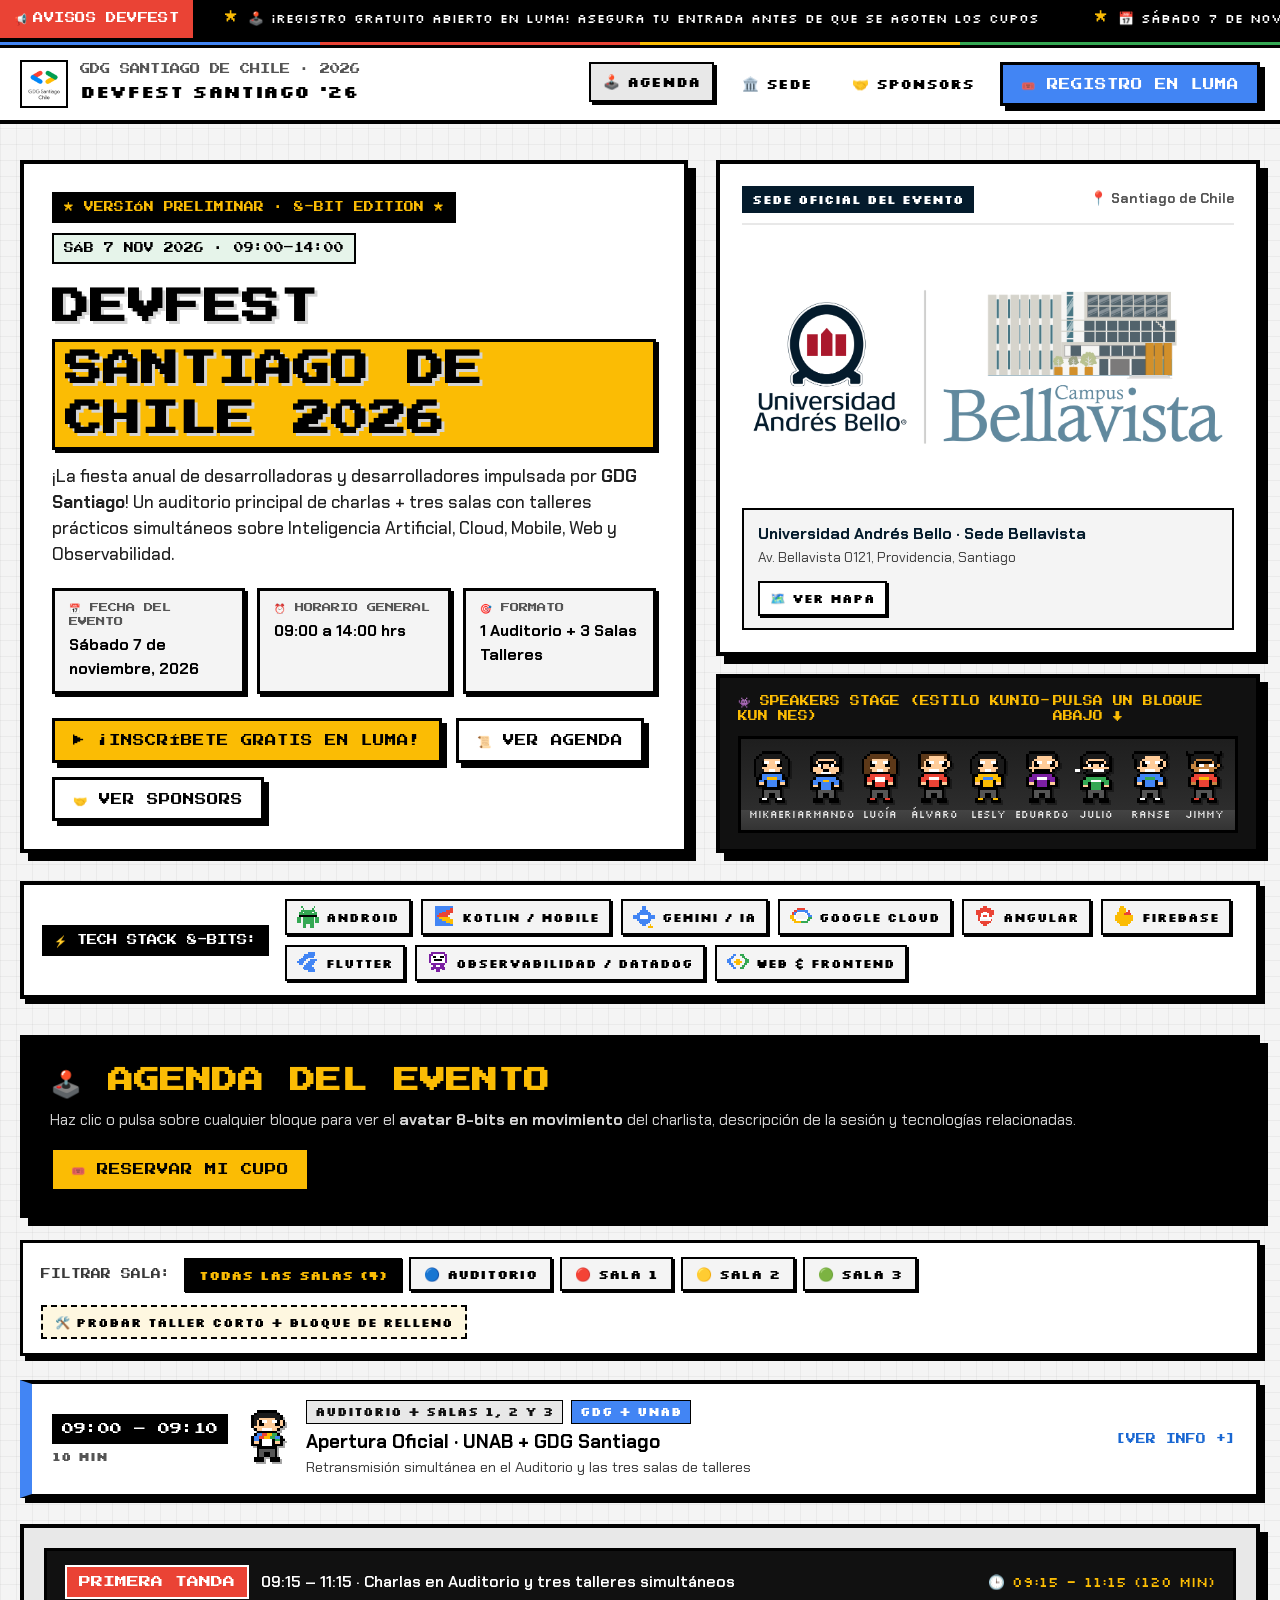
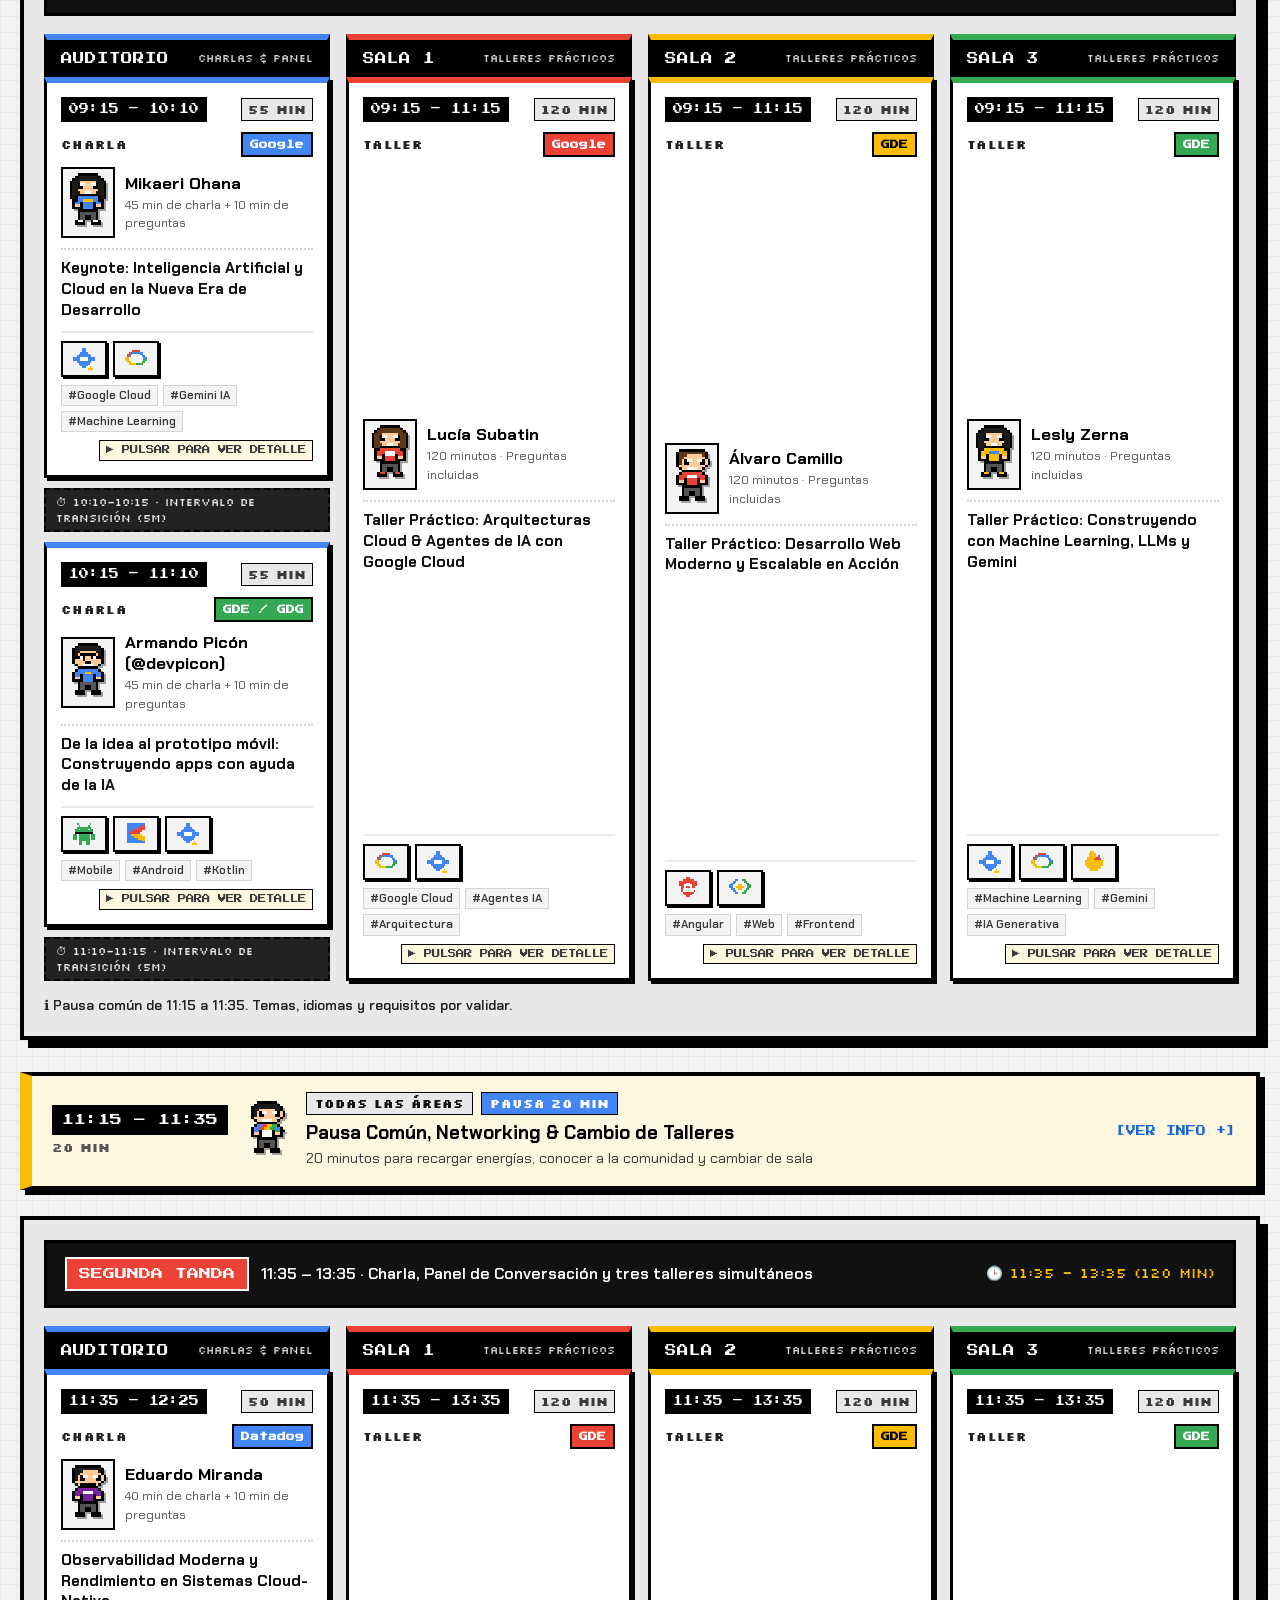
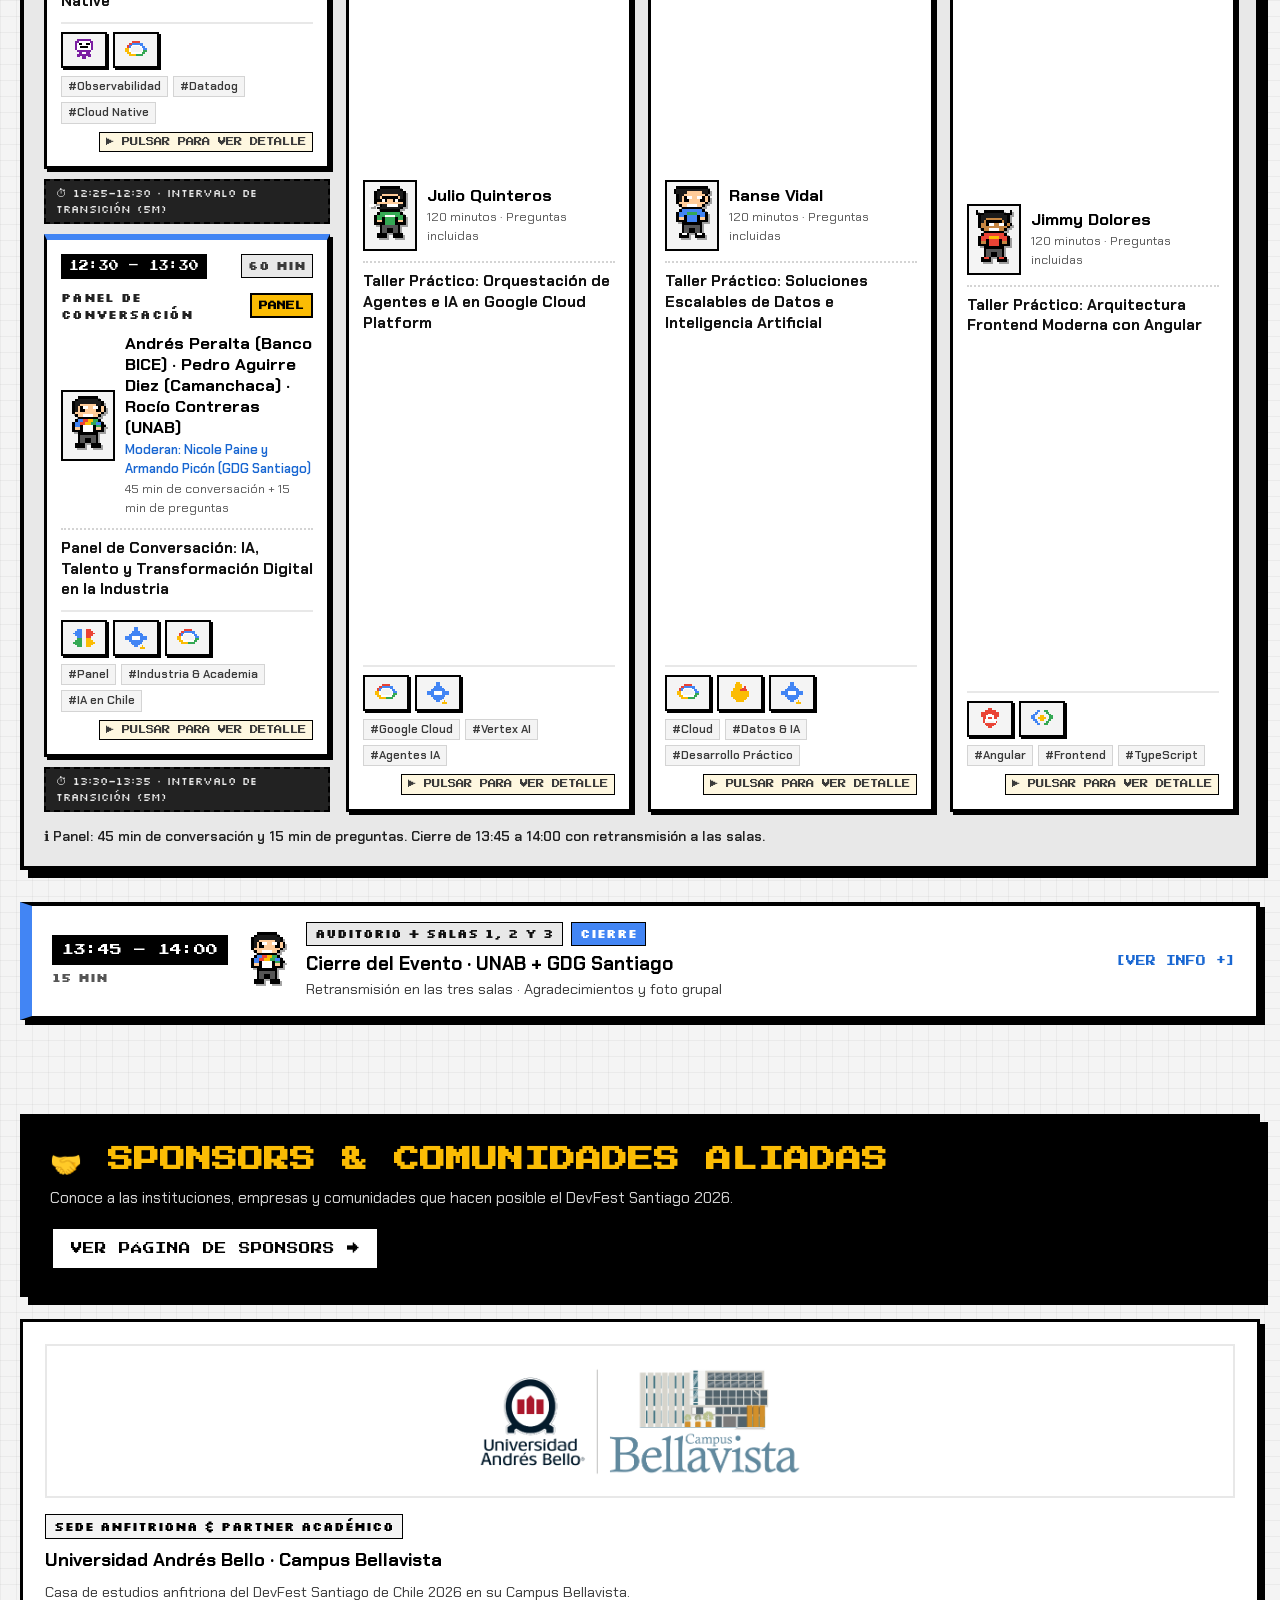
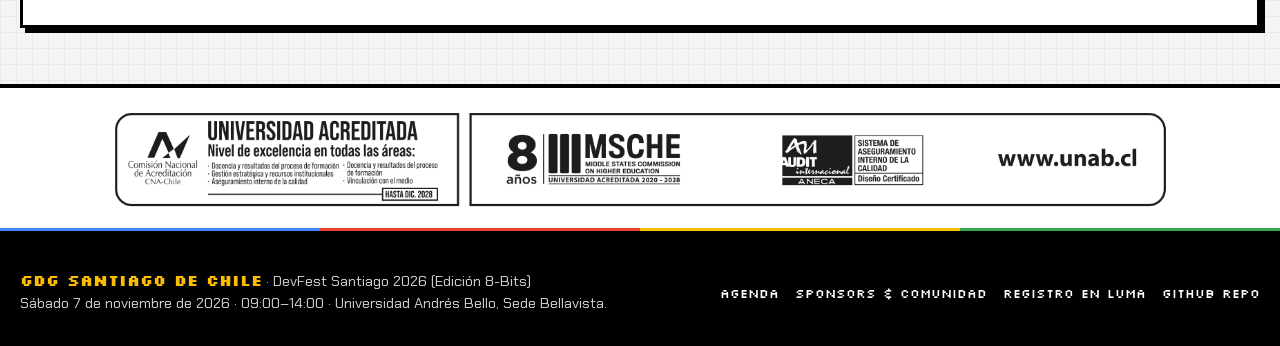
==== index.html @ e515151f "feat: landing page 8-bits y agenda interactiva DevFest Santiago 2026" ====
<!DOCTYPE html>
<html lang="es-CL">
<head>
  <meta charset="UTF-8" />
  <meta name="viewport" content="width=device-width, initial-scale=1.0" />
  <title>DevFest Santiago de Chile 2026 · Agenda Oficial (8-Bit Edition)</title>
  <meta name="description" content="Landing page y Agenda oficial del DevFest Santiago de Chile 2026 (Sábado 7 de noviembre de 2026, 09:00–14:00, UNAB Sede Bellavista). Organiza GDG Santiago." />
  <link rel="icon" type="image/png" href="assets/img/gdg-santiago-logo.png" />

  <!-- Tipografías Google Fonts: Press Start 2P, Silkscreen (8-bits) y Chakra Petch (lectura ágil) -->
  <link rel="preconnect" href="https://fonts.googleapis.com" />
  <link rel="preconnect" href="https://fonts.gstatic.com" crossorigin />
  <link href="https://fonts.googleapis.com/css2?family=Chakra+Petch:ital,wght@0,400;0,500;0,600;0,700;1,400&family=Press+Start+2P&family=Silkscreen:wght@400;700&display=swap" rel="stylesheet" />

  <link rel="stylesheet" href="css/styles.css" />
</head>
<body>

  <!-- 1. MARQUESINA (MARQUEE) DE ANUNCIOS EN MOVIMIENTO -->
  <div class="marquee-bar" role="region" aria-label="Anuncios importantes previos al evento">
    <div class="marquee-badge">
      <span>📢</span>
      <span class="hide-mobile">AVISOS DEVFEST</span>
    </div>
    <div class="marquee-viewport">
      <div class="marquee-track" id="marquee-content">
        <!-- Se llena dinámicamente desde data/devfest-data.js -->
      </div>
    </div>
  </div>

  <!-- 2. ENCABEZADO Y NAVEGACIÓN -->
  <header class="site-header">
    <div class="gdg-color-strip" aria-hidden="true">
      <span></span><span></span><span></span><span></span>
    </div>
    <div class="header-inner">
      <a href="index.html" class="brand-link">
        <img src="assets/img/gdg-santiago-logo.png" alt="Logo GDG Santiago de Chile" class="brand-logo-img" />
        <div class="brand-title-wrap">
          <span class="brand-pixel-tag">GDG SANTIAGO DE CHILE · 2026</span>
          <span class="brand-main-name">DEVFEST SANTIAGO '26</span>
        </div>
      </a>

      <nav class="main-nav" aria-label="Navegación principal">
        <a href="#agenda" class="nav-link-8bit active">🕹️ Agenda</a>
        <a href="#sede" class="nav-link-8bit">🏛️ Sede</a>
        <a href="sponsors.html" class="nav-link-8bit">🤝 Sponsors</a>
        <a href="https://luma.com/7p4i60n3" target="_blank" rel="noopener noreferrer" class="btn-8bit btn-8bit-primary">
          🎟️ REGISTRO EN LUMA
        </a>
      </nav>
    </div>
  </header>

  <main>
    <!-- 3. HERO PRINCIPAL (ESTÉTICA 8-BITS + SEDE OFICIAL SIN PIXELAR) -->
    <section class="hero-section">
      <div class="hero-grid">
        <!-- Columna Izquierda: Presentación 8-Bits del Evento -->
        <div class="hero-arcade-box">
          <div>
            <div class="hero-topline-badges">
              <span class="pixel-status-pill">★ VERSIÓN PRELIMINAR · 8-BIT EDITION ★</span>
              <span class="pixel-date-pill">SÁB 7 NOV 2026 · 09:00–14:00</span>
            </div>

            <h1 class="hero-title">
              DEVFEST<br />
              <span class="hero-title-highlight">SANTIAGO DE CHILE 2026</span>
            </h1>

            <p class="hero-lead">
              ¡La fiesta anual de desarrolladoras y desarrolladores impulsada por <strong>GDG Santiago</strong>!
              Un auditorio principal de charlas + tres salas con talleres prácticos simultáneos sobre
              Inteligencia Artificial, Cloud, Mobile, Web y Observabilidad.
            </p>

            <div class="hero-meta-cards">
              <div class="meta-pixel-card">
                <span class="meta-pixel-label">📅 FECHA DEL EVENTO</span>
                <span class="meta-pixel-value">Sábado 7 de noviembre, 2026</span>
              </div>
              <div class="meta-pixel-card">
                <span class="meta-pixel-label">⏰ HORARIO GENERAL</span>
                <span class="meta-pixel-value">09:00 a 14:00 hrs</span>
              </div>
              <div class="meta-pixel-card">
                <span class="meta-pixel-label">🎯 FORMATO</span>
                <span class="meta-pixel-value">1 Auditorio + 3 Salas Talleres</span>
              </div>
            </div>
          </div>

          <div class="hero-cta-group">
            <a href="https://luma.com/7p4i60n3" target="_blank" rel="noopener noreferrer" class="btn-8bit btn-8bit-yellow">
              ▶ ¡INSCRÍBETE GRATIS EN LUMA!
            </a>
            <a href="#agenda" class="btn-8bit btn-8bit-ghost">
              📜 VER AGENDA
            </a>
            <a href="sponsors.html" class="btn-8bit btn-8bit-ghost">
              🤝 VER SPONSORS
            </a>
          </div>
        </div>

        <!-- Columna Derecha: Local / Sede Oficial (SIN PIXELAR) + Escenario Kunio-kun -->
        <div class="hero-venue-column" id="sede">
          <div class="venue-official-card">
            <div class="venue-card-header">
              <span class="venue-official-tag">SEDE OFICIAL DEL EVENTO</span>
              <span class="venue-city-tag">📍 Santiago de Chile</span>
            </div>

            <!-- Imagen oficial intacta del Campus Bellavista UNAB (sin pixelar) -->
            <div class="venue-illustration-wrapper">
              <img
                src="assets/img/unab-campus-bellavista.png"
                alt="Universidad Andrés Bello - Campus Bellavista"
                class="venue-official-img"
              />
            </div>

            <div class="venue-details-footer">
              <div class="venue-address-text">
                <strong>Universidad Andrés Bello · Sede Bellavista</strong>
                <span>Av. Bellavista 0121, Providencia, Santiago</span>
              </div>
              <a
                href="https://maps.google.com/?q=Universidad+Andres+Bello+Campus+Bellavista+Santiago"
                target="_blank"
                rel="noopener noreferrer"
                class="venue-map-link"
              >
                🗺️ VER MAPA
              </a>
            </div>
          </div>

          <!-- Escenario de Personajes 8-Bits inspirados en Kunio-kun (NES) -->
          <div class="kunio-parade-box" aria-label="Personajes 8-bits de los speakers">
            <div class="kunio-parade-header">
              <span>👾 SPEAKERS STAGE (ESTILO KUNIO-KUN NES)</span>
              <span>PULSA UN BLOQUE ABAJO ↓</span>
            </div>
            <div class="kunio-parade-stage" id="hero-kunio-parade">
              <!-- Renderizado dinámico de sprites en movimiento -->
            </div>
          </div>
        </div>
      </div>
    </section>

    <!-- 4. BADGES TECNOLÓGICOS EN 8-BITS CON MOVIMIENTO -->
    <section class="tech-badges-banner" aria-label="Tecnologías del evento">
      <div class="tech-badges-inner">
        <span class="tech-banner-label">⚡ TECH STACK 8-BITS:</span>
        <div class="tech-badges-list" id="hero-tech-badges">
          <!-- Renderizado dinámico desde js/sprites.js -->
        </div>
      </div>
    </section>

    <!-- 5. AGENDA / PROGRAMA PRINCIPAL (TANDAS 1 Y 2 CON SOPORTE DE BLOQUES ASIMÉTRICOS) -->
    <section class="schedule-section" id="agenda">
      <div class="section-header-8bit">
        <div class="section-title-group">
          <h2>🕹️ AGENDA DEL EVENTO</h2>
          <p>
            Haz clic o pulsa sobre cualquier bloque para ver el <strong>avatar 8-bits en movimiento</strong> del charlista,
            descripción de la sesión y tecnologías relacionadas.
          </p>
        </div>
        <a href="https://luma.com/7p4i60n3" target="_blank" rel="noopener noreferrer" class="btn-8bit btn-8bit-yellow">
          🎟️ RESERVAR MI CUPO
        </a>
      </div>

      <!-- Controles de filtrado por Sala y prueba de bloques asimétricos -->
      <div class="schedule-toolbar">
        <div class="room-filters" role="tablist" aria-label="Filtrar agenda por sala">
          <span class="filter-label">FILTRAR SALA:</span>
          <button type="button" class="room-filter-btn active" data-room-filter="all">TODAS LAS SALAS (4)</button>
          <button type="button" class="room-filter-btn" data-room-filter="auditorio">🔵 AUDITORIO</button>
          <button type="button" class="room-filter-btn" data-room-filter="sala1">🔴 SALA 1</button>
          <button type="button" class="room-filter-btn" data-room-filter="sala2">🟡 SALA 2</button>
          <button type="button" class="room-filter-btn" data-room-filter="sala3">🟢 SALA 3</button>
        </div>

        <button
          type="button"
          class="asymmetric-demo-btn"
          id="toggle-asymmetric-demo"
          title="Previsualiza cómo se adapta la agenda si algún taller dura menos de 120 minutos y se agrega un bloque de relleno"
        >
          🛠️ PROBAR TALLER CORTO + BLOQUE DE RELLENO
        </button>
      </div>

      <!-- Contenedor dinámico donde se renderizan Apertura, Tanda 1, Pausa, Tanda 2 y Cierre -->
      <div id="schedule-root"></div>
    </section>

    <!-- 6. VISTA PREVIA DE SPONSORS Y COMUNIDADES -->
    <section class="sponsors-preview-section">
      <div class="section-header-8bit">
        <div class="section-title-group">
          <h2>🤝 SPONSORS & COMUNIDADES ALIADAS</h2>
          <p>Conoce a las instituciones, empresas y comunidades que hacen posible el DevFest Santiago 2026.</p>
        </div>
        <a href="sponsors.html" class="btn-8bit btn-8bit-ghost">
          VER PÁGINA DE SPONSORS →
        </a>
      </div>

      <div class="sponsors-grid" id="sponsors-host-grid"></div>
    </section>
  </main>

  <!-- 7. MODAL INTERACTIVO DE SESIÓN (AVATAR EN MOVIMIENTO + DETALLES + LOGOS TECH) -->
  <div class="modal-overlay" id="session-modal" aria-hidden="true" role="dialog" aria-modal="true" aria-labelledby="modal-window-title">
    <div class="modal-window-8bit">
      <div class="modal-titlebar">
        <span class="modal-titlebar-text" id="modal-window-title">👾 INFO DE SESIÓN · DEVFEST SANTIAGO 2026</span>
        <button type="button" class="modal-close-x" id="modal-close-btn" aria-label="Cerrar ventana">✕</button>
      </div>
      <div class="modal-body-content" id="session-modal-body">
        <!-- Se inyecta al pulsar cualquier bloque -->
      </div>
    </div>
  </div>

  <!-- 8. PIE DE PÁGINA CON HUINCHA OFICIAL UNAB -->
  <footer class="site-footer">
    <div class="unab-accreditation-strip">
      <img src="assets/img/unab-acreditacion.png" alt="Universidad Andrés Bello - Acreditación Institucional" loading="lazy" />
    </div>
    <div class=" gdg-color-strip" aria-hidden="true">
      <span></span><span></span><span></span><span></span>
    </div>
    <div class="footer-main">
      <div class="footer-inner">
        <div class="footer-copy">
          <p><strong>GDG SANTIAGO DE CHILE</strong> · DevFest Santiago 2026 (Edición 8-Bits)</p>
          <p>Sábado 7 de noviembre de 2026 · 09:00–14:00 · Universidad Andrés Bello, Sede Bellavista.</p>
        </div>
        <div class="footer-links">
          <a href="#agenda">Agenda</a>
          <a href="sponsors.html">Sponsors & Comunidad</a>
          <a href="https://luma.com/7p4i60n3" target="_blank" rel="noopener noreferrer">Registro en Luma</a>
          <a href="https://github.com/GDGSantiagoDeChile/devfestsantiago26" target="_blank" rel="noopener noreferrer">GitHub Repo</a>
        </div>
      </div>
    </div>
  </footer>

  <script type="module" src="js/app.js"></script>
</body>
</html>
---- css/styles.css ----
/* ==========================================================================
   DEVFEST SANTIAGO DE CHILE 2026 · ESTÉTICA 8-BITS (KUNIO-KUN NES) + GDG
   Paleta: Colores oficiales GDG + Blanco, Negro y Escala de Grises
   ========================================================================== */

:root {
  /* Colores Oficiales GDG */
  --gdg-blue: #4285F4;
  --gdg-blue-dark: #1967D2;
  --gdg-blue-soft: #E8F0FE;

  --gdg-red: #EA4335;
  --gdg-red-dark: #C5221F;
  --gdg-red-soft: #FCE8E6;

  --gdg-yellow: #FBBC04;
  --gdg-yellow-dark: #F29900;
  --gdg-yellow-soft: #FEF7E0;

  --gdg-green: #34A853;
  --gdg-green-dark: #188038;
  --gdg-green-soft: #E6F4EA;

  /* Blanco, Negro y Escala de Grises */
  --bw-black: #000000;
  --bw-gray-900: #111111;
  --bw-gray-800: #222222;
  --bw-gray-700: #3A3A3A;
  --bw-gray-600: #555555;
  --bw-gray-400: #9E9E9E;
  --bw-gray-300: #D4D4D4;
  --bw-gray-200: #E8E8E8;
  --bw-gray-100: #F4F4F4;
  --bw-white: #FFFFFF;

  /* Tipografías */
  --font-pixel: 'Press Start 2P', 'Silkscreen', monospace;
  --font-arcade: 'Silkscreen', 'Press Start 2P', monospace;
  --font-body: 'Chakra Petch', system-ui, -apple-system, sans-serif;

  /* Sombras estilo 8-bits */
  --pixel-shadow-sm: 3px 3px 0px var(--bw-black);
  --pixel-shadow-md: 5px 5px 0px var(--bw-black);
  --pixel-shadow-lg: 8px 8px 0px var(--bw-black);
}

*, *::before, *::after {
  box-sizing: border-box;
  margin: 0;
  padding: 0;
}

html {
  scroll-behavior: smooth;
}

body {
  font-family: var(--font-body);
  background-color: var(--bw-gray-100);
  /* Patrón sutil de grilla pixelada en escala de grises */
  background-image:
    linear-gradient(to right, rgba(0, 0, 0, 0.04) 1px, transparent 1px),
    linear-gradient(to bottom, rgba(0, 0, 0, 0.04) 1px, transparent 1px);
  background-size: 16px 16px;
  color: var(--bw-gray-900);
  line-height: 1.5;
  overflow-x: hidden;
}

/* ==========================================================================
   1. MARQUESINA (MARQUEE) DE ANUNCIOS EN MOVIMIENTO
   ========================================================================== */
.marquee-bar {
  background-color: var(--bw-black);
  color: var(--bw-white);
  border-bottom: 4px solid var(--bw-black);
  display: flex;
  align-items: center;
  overflow: hidden;
  position: sticky;
  top: 0;
  z-index: 100;
  height: 42px;
}

.marquee-badge {
  background-color: var(--gdg-red);
  color: var(--bw-white);
  font-family: var(--font-pixel);
  font-size: 0.65rem;
  padding: 0 14px;
  height: 100%;
  display: flex;
  align-items: center;
  gap: 6px;
  white-space: nowrap;
  z-index: 2;
  border-right: 4px solid var(--bw-black);
  letter-spacing: 0.04em;
}

.marquee-viewport {
  flex: 1;
  overflow: hidden;
  position: relative;
}

.marquee-track {
  display: flex;
  width: max-content;
  animation: marqueeScroll 38s linear infinite;
}

.marquee-bar:hover .marquee-track {
  animation-play-state: paused;
}

.marquee-group {
  display: flex;
  align-items: center;
}

.marquee-item {
  font-family: var(--font-arcade);
  font-size: 0.8rem;
  padding: 0 28px;
  white-space: nowrap;
  color: var(--bw-white);
  display: inline-flex;
  align-items: center;
  gap: 10px;
}

.pixel-star {
  color: var(--gdg-yellow);
  display: inline-block;
  animation: starBlink 1s steps(2, start) infinite;
}

@keyframes marqueeScroll {
  0% { transform: translateX(0); }
  100% { transform: translateX(-50%); }
}

@keyframes starBlink {
  0%, 100% { opacity: 1; transform: scale(1); }
  50% { opacity: 0.4; transform: scale(0.85); }
}

/* ==========================================================================
   2. NAVEGACIÓN PRINCIPAL
   ========================================================================== */
.site-header {
  background-color: var(--bw-white);
  border-bottom: 4px solid var(--bw-black);
}

.header-inner {
  max-width: 1280px;
  margin: 0 auto;
  padding: 12px 20px;
  display: flex;
  align-items: center;
  justify-content: space-between;
  flex-wrap: wrap;
  gap: 16px;
}

.brand-link {
  display: flex;
  align-items: center;
  gap: 12px;
  text-decoration: none;
  color: var(--bw-black);
}

.brand-logo-img {
  width: 48px;
  height: 48px;
  object-fit: contain;
  border: 2px solid var(--bw-black);
  background: var(--bw-white);
  padding: 2px;
}

.brand-title-wrap {
  display: flex;
  flex-direction: column;
}

.brand-pixel-tag {
  font-family: var(--font-pixel);
  font-size: 0.65rem;
  color: var(--bw-gray-600);
}

.brand-main-name {
  font-family: var(--font-arcade);
  font-weight: 700;
  font-size: 1.15rem;
  letter-spacing: -0.02em;
}

/* Barra de 4 colores GDG decorativa */
.gdg-color-strip {
  height: 6px;
  display: grid;
  grid-template-columns: repeat(4, 1fr);
  border-bottom: 3px solid var(--bw-black);
}
.gdg-color-strip span:nth-child(1) { background: var(--gdg-blue); }
.gdg-color-strip span:nth-child(2) { background: var(--gdg-red); }
.gdg-color-strip span:nth-child(3) { background: var(--gdg-yellow); }
.gdg-color-strip span:nth-child(4) { background: var(--gdg-green); }

.main-nav {
  display: flex;
  align-items: center;
  gap: 12px;
  flex-wrap: wrap;
}

.nav-link-8bit {
  font-family: var(--font-arcade);
  font-size: 0.85rem;
  font-weight: 700;
  text-decoration: none;
  color: var(--bw-black);
  padding: 8px 12px;
  border: 2px solid transparent;
  transition: transform 0.1s steps(2), background-color 0.1s;
}

.nav-link-8bit:hover,
.nav-link-8bit.active {
  background-color: var(--bw-gray-200);
  border-color: var(--bw-black);
  box-shadow: var(--pixel-shadow-sm);
  transform: translate(-2px, -2px);
}

/* Botones estilo 8-bits */
.btn-8bit {
  display: inline-flex;
  align-items: center;
  justify-content: center;
  gap: 8px;
  font-family: var(--font-pixel);
  font-size: 0.72rem;
  line-height: 1.3;
  text-decoration: none;
  padding: 12px 18px;
  border: 3px solid var(--bw-black);
  box-shadow: var(--pixel-shadow-md);
  cursor: pointer;
  transition: transform 0.08s steps(2), box-shadow 0.08s steps(2);
  text-transform: uppercase;
}

.btn-8bit:hover {
  transform: translate(-2px, -2px);
  box-shadow: 7px 7px 0px var(--bw-black);
}

.btn-8bit:active {
  transform: translate(3px, 3px);
  box-shadow: 2px 2px 0px var(--bw-black);
}

.btn-8bit-primary {
  background-color: var(--gdg-blue);
  color: var(--bw-white);
}

.btn-8bit-yellow {
  background-color: var(--gdg-yellow);
  color: var(--bw-black);
}

.btn-8bit-secondary {
  background-color: var(--gdg-green);
  color: var(--bw-white);
}

.btn-8bit-ghost {
  background-color: var(--bw-white);
  color: var(--bw-black);
}

/* ==========================================================================
   3. HERO PRINCIPAL (ESTÉTICA 8-BITS + SEDE OFICIAL SIN PIXELAR)
   ========================================================================== */
.hero-section {
  max-width: 1280px;
  margin: 0 auto;
  padding: 36px 20px 28px;
}

.hero-grid {
  display: grid;
  grid-template-columns: 1.25fr 0.95fr;
  gap: 28px;
  align-items: stretch;
}

.hero-arcade-box {
  background-color: var(--bw-white);
  border: 4px solid var(--bw-black);
  box-shadow: var(--pixel-shadow-lg);
  padding: 28px;
  display: flex;
  flex-direction: column;
  justify-content: space-between;
  position: relative;
}

.hero-topline-badges {
  display: flex;
  flex-wrap: wrap;
  gap: 10px;
  margin-bottom: 18px;
}

.pixel-status-pill {
  font-family: var(--font-pixel);
  font-size: 0.62rem;
  padding: 6px 10px;
  background-color: var(--bw-black);
  color: var(--gdg-yellow);
  border: 2px solid var(--bw-black);
}

.pixel-date-pill {
  font-family: var(--font-pixel);
  font-size: 0.62rem;
  padding: 6px 10px;
  background-color: var(--gdg-green-soft);
  color: var(--bw-black);
  border: 2px solid var(--bw-black);
}

.hero-title {
  font-family: var(--font-pixel);
  font-size: clamp(1.45rem, 3.2vw, 2.35rem);
  line-height: 1.35;
  color: var(--bw-black);
  margin-bottom: 14px;
  text-shadow: 3px 3px 0px var(--bw-gray-300);
}

.hero-title-highlight {
  display: inline-block;
  background-color: var(--gdg-yellow);
  padding: 2px 10px;
  border: 3px solid var(--bw-black);
  box-shadow: var(--pixel-shadow-sm);
  margin-top: 6px;
}

.hero-lead {
  font-size: 1.08rem;
  color: var(--bw-gray-800);
  margin-bottom: 20px;
  font-weight: 500;
}

.hero-meta-cards {
  display: grid;
  grid-template-columns: repeat(auto-fit, minmax(180px, 1fr));
  gap: 12px;
  margin-bottom: 24px;
}

.meta-pixel-card {
  background-color: var(--bw-gray-100);
  border: 3px solid var(--bw-black);
  padding: 10px 14px;
  box-shadow: var(--pixel-shadow-sm);
}

.meta-pixel-label {
  font-family: var(--font-pixel);
  font-size: 0.58rem;
  color: var(--bw-gray-600);
  display: block;
  margin-bottom: 4px;
}

.meta-pixel-value {
  font-weight: 700;
  font-size: 0.98rem;
  color: var(--bw-black);
}

.hero-cta-group {
  display: flex;
  flex-wrap: wrap;
  gap: 14px;
  align-items: center;
}

/* TARJETA DEL LOCAL / SEDE OFICIAL (NO PIXELADA, RESPETANDO MARCA UNAB) */
.hero-venue-column {
  display: flex;
  flex-direction: column;
  gap: 18px;
}

.venue-official-card {
  background-color: var(--bw-white);
  border: 4px solid var(--bw-black);
  box-shadow: var(--pixel-shadow-lg);
  padding: 22px;
  display: flex;
  flex-direction: column;
  justify-content: space-between;
  flex: 1;
}

.venue-card-header {
  display: flex;
  align-items: center;
  justify-content: space-between;
  border-bottom: 2px solid var(--bw-gray-200);
  padding-bottom: 10px;
  margin-bottom: 14px;
}

.venue-official-tag {
  font-family: var(--font-arcade);
  font-size: 0.78rem;
  font-weight: 700;
  background-color: #041B2C;
  color: var(--bw-white);
  padding: 4px 10px;
}

.venue-city-tag {
  font-size: 0.85rem;
  font-weight: 700;
  color: var(--bw-gray-600);
}

/* Imagen oficial del local sin filtros de pixelado */
.venue-illustration-wrapper {
  background-color: var(--bw-white);
  padding: 12px 6px;
  display: flex;
  align-items: center;
  justify-content: center;
  margin-bottom: 14px;
}

.venue-official-img {
  width: 100%;
  max-width: 500px;
  height: auto;
  object-fit: contain;
  image-rendering: auto; /* Mantiene la calidad vectorial/alta resolución del campus */
}

.venue-details-footer {
  background-color: var(--bw-gray-100);
  border: 2px solid var(--bw-black);
  padding: 12px 14px;
  display: flex;
  align-items: center;
  justify-content: space-between;
  gap: 12px;
  flex-wrap: wrap;
}

.venue-address-text strong {
  display: block;
  font-size: 0.98rem;
  color: #041B2C;
}

.venue-address-text span {
  font-size: 0.86rem;
  color: var(--bw-gray-700);
}

.venue-map-link {
  font-family: var(--font-arcade);
  font-size: 0.78rem;
  font-weight: 700;
  color: var(--bw-black);
  background-color: var(--bw-white);
  border: 2px solid var(--bw-black);
  padding: 6px 10px;
  text-decoration: none;
  box-shadow: 2px 2px 0 var(--bw-black);
}

.venue-map-link:hover {
  background-color: var(--gdg-yellow);
}

/* ==========================================================================
   4. ESCENARIO KUNIO-KUN NES & BADGES 8-BITS EN MOVIMIENTO
   ========================================================================== */
.kunio-parade-box {
  background-color: var(--bw-gray-900);
  color: var(--bw-white);
  border: 4px solid var(--bw-black);
  box-shadow: var(--pixel-shadow-lg);
  padding: 16px 18px;
}

.kunio-parade-header {
  display: flex;
  align-items: center;
  justify-content: space-between;
  margin-bottom: 12px;
  font-family: var(--font-pixel);
  font-size: 0.62rem;
  color: var(--gdg-yellow);
}

.kunio-parade-stage {
  display: grid;
  grid-template-columns: repeat(9, 1fr);
  gap: 8px;
  background: linear-gradient(180deg, #1E1E1E 0%, #2D2D2D 78%, #444444 78%, #333333 100%);
  border: 3px solid var(--bw-black);
  padding: 12px 8px 8px;
  overflow-x: auto;
}

.kunio-stage-card {
  display: flex;
  flex-direction: column;
  align-items: center;
  gap: 4px;
  min-width: 46px;
}

.kunio-stage-name {
  font-family: var(--font-arcade);
  font-size: 0.65rem;
  color: var(--bw-gray-200);
  text-align: center;
}

/* Animación de sprites estilo Kunio-kun NES (2 frames + caminata) */
.kunio-sprite {
  position: relative;
  display: inline-flex;
  align-items: center;
  justify-content: center;
  animation: kunioWalkBob 0.7s steps(2, end) infinite;
}

.kunio-sm { width: 42px; height: 52px; }
.kunio-md { width: 64px; height: 80px; }
.kunio-lg { width: 96px; height: 120px; }

.kunio-sprite svg {
  width: 100%;
  height: 100%;
  image-rendering: pixelated;
  image-rendering: crisp-edges;
  filter: drop-shadow(2px 2px 0px rgba(0,0,0,0.35));
}

.kunio-frame-2 {
  position: absolute;
  inset: 0;
  opacity: 0;
  animation: kunioSwapFrame2 0.7s steps(1, end) infinite;
}

.kunio-frame-1 {
  animation: kunioSwapFrame1 0.7s steps(1, end) infinite;
}

@keyframes kunioSwapFrame1 {
  0%, 49.9% { opacity: 1; }
  50%, 100% { opacity: 0; }
}

@keyframes kunioSwapFrame2 {
  0%, 49.9% { opacity: 0; }
  50%, 100% { opacity: 1; }
}

@keyframes kunioWalkBob {
  0%, 100% { transform: translateY(0px); }
  50% { transform: translateY(-3px); }
}

/* Barra de Badges Tecnológicos en 8-bits */
.tech-badges-banner {
  max-width: 1280px;
  margin: 0 auto 24px;
  padding: 0 20px;
}

.tech-badges-inner {
  background-color: var(--bw-white);
  border: 4px solid var(--bw-black);
  box-shadow: var(--pixel-shadow-md);
  padding: 14px 18px;
  display: flex;
  align-items: center;
  gap: 16px;
  flex-wrap: wrap;
}

.tech-banner-label {
  font-family: var(--font-pixel);
  font-size: 0.65rem;
  background-color: var(--bw-black);
  color: var(--bw-white);
  padding: 8px 12px;
  white-space: nowrap;
}

.tech-badges-list {
  display: flex;
  flex-wrap: wrap;
  gap: 10px;
  flex: 1;
}

.tech-badge-8bit {
  display: inline-flex;
  align-items: center;
  gap: 7px;
  background-color: var(--bw-gray-100);
  border: 2px solid var(--bw-black);
  box-shadow: 2px 2px 0px var(--bw-black);
  padding: 5px 10px;
  font-family: var(--font-arcade);
  font-size: 0.78rem;
  font-weight: 700;
  color: var(--bw-black);
  transition: transform 0.12s steps(2), background-color 0.12s;
}

.tech-badge-8bit:hover {
  transform: translateY(-3px);
  background-color: var(--bw-white);
  border-color: var(--badge-accent, var(--gdg-blue));
}

.tech-badge-icon {
  width: 22px;
  height: 22px;
  display: inline-flex;
  animation: pixelBadgeFloat 1.6s steps(2, end) infinite;
}

.tech-badge-8bit:nth-child(odd) .tech-badge-icon {
  animation-delay: 0.4s;
}

.pixel-tech-svg {
  width: 100%;
  height: 100%;
  image-rendering: pixelated;
}

@keyframes pixelBadgeFloat {
  0%, 100% { transform: translateY(0) scale(1); }
  50% { transform: translateY(-2px) scale(1.08); }
}

/* ==========================================================================
   5. SECCIÓN DE AGENDA / PROGRAMA (SOPORTE ASIMÉTRICO + RELLENO)
   ========================================================================== */
.schedule-section {
  max-width: 1280px;
  margin: 0 auto 56px;
  padding: 12px 20px;
}

.section-header-8bit {
  background-color: var(--bw-black);
  color: var(--bw-white);
  border: 4px solid var(--bw-black);
  box-shadow: var(--pixel-shadow-lg);
  padding: 22px 26px;
  margin-bottom: 22px;
  display: flex;
  align-items: center;
  justify-content: space-between;
  flex-wrap: wrap;
  gap: 16px;
}

.section-title-group h2 {
  font-family: var(--font-pixel);
  font-size: clamp(1.1rem, 2.4vw, 1.6rem);
  color: var(--gdg-yellow);
  margin-bottom: 8px;
}

.section-title-group p {
  font-size: 0.98rem;
  color: var(--bw-gray-300);
}

/* Barra de herramientas y filtro por sala */
.schedule-toolbar {
  background-color: var(--bw-white);
  border: 3px solid var(--bw-black);
  box-shadow: var(--pixel-shadow-md);
  padding: 14px 18px;
  margin-bottom: 24px;
  display: flex;
  align-items: center;
  justify-content: space-between;
  flex-wrap: wrap;
  gap: 14px;
}

.room-filters {
  display: flex;
  flex-wrap: wrap;
  gap: 8px;
  align-items: center;
}

.filter-label {
  font-family: var(--font-pixel);
  font-size: 0.62rem;
  color: var(--bw-gray-700);
  margin-right: 4px;
}

.room-filter-btn {
  font-family: var(--font-arcade);
  font-size: 0.8rem;
  font-weight: 700;
  padding: 7px 13px;
  background-color: var(--bw-gray-100);
  color: var(--bw-black);
  border: 2px solid var(--bw-black);
  box-shadow: 2px 2px 0 var(--bw-black);
  cursor: pointer;
  transition: all 0.1s steps(2);
}

.room-filter-btn:hover {
  background-color: var(--bw-gray-200);
}

.room-filter-btn.active {
  background-color: var(--bw-black);
  color: var(--gdg-yellow);
  transform: translate(1px, 1px);
  box-shadow: 1px 1px 0 var(--bw-black);
}

.asymmetric-demo-btn {
  font-family: var(--font-arcade);
  font-size: 0.76rem;
  font-weight: 700;
  padding: 7px 12px;
  background-color: var(--gdg-yellow-soft);
  color: var(--bw-black);
  border: 2px dashed var(--bw-black);
  cursor: pointer;
}

.asymmetric-demo-btn.is-active {
  background-color: var(--gdg-yellow);
  border-style: solid;
  box-shadow: var(--pixel-shadow-sm);
}

/* Tarjetas Plenarias (Apertura, Pausa Común, Cierre) */
.plenary-card {
  background-color: var(--bw-white);
  border: 4px solid var(--bw-black);
  box-shadow: var(--pixel-shadow-md);
  padding: 16px 20px;
  margin-bottom: 26px;
  display: grid;
  grid-template-columns: auto auto 1fr auto;
  align-items: center;
  gap: 18px;
  cursor: pointer;
  transition: transform 0.1s steps(2), box-shadow 0.1s steps(2);
}

.plenary-card:hover {
  transform: translate(-3px, -3px);
  box-shadow: var(--pixel-shadow-lg);
}

.plenary-main {
  border-left: 12px solid var(--gdg-blue);
}

.plenary-break {
  background-color: var(--gdg-yellow-soft);
  border-left: 12px solid var(--gdg-yellow);
}

.plenary-time-col {
  display: flex;
  flex-direction: column;
  align-items: flex-start;
  gap: 4px;
}

.time-pill {
  font-family: var(--font-pixel);
  font-size: 0.75rem;
  background-color: var(--bw-black);
  color: var(--bw-white);
  padding: 6px 10px;
}

.duration-micro {
  font-family: var(--font-arcade);
  font-size: 0.72rem;
  font-weight: 700;
  color: var(--bw-gray-600);
}

.plenary-topline {
  display: flex;
  flex-wrap: wrap;
  gap: 8px;
  margin-bottom: 4px;
}

.room-tag-8bit {
  font-family: var(--font-arcade);
  font-size: 0.72rem;
  font-weight: 700;
  background-color: var(--bw-gray-200);
  padding: 2px 8px;
  border: 1px solid var(--bw-black);
}

.speaker-badge-8bit {
  font-family: var(--font-arcade);
  font-size: 0.72rem;
  font-weight: 700;
  background-color: var(--gdg-blue);
  color: var(--bw-white);
  padding: 2px 8px;
  border: 1px solid var(--bw-black);
}

.plenary-title {
  font-size: 1.18rem;
  font-weight: 700;
  color: var(--bw-black);
}

.plenary-subtitle {
  font-size: 0.92rem;
  color: var(--bw-gray-700);
}

.pixel-click-hint {
  font-family: var(--font-pixel);
  font-size: 0.62rem;
  color: var(--gdg-blue-dark);
}

/* BLOQUES DE TANDA (TANDA 1 Y TANDA 2) */
.tanda-block {
  margin-bottom: 32px;
  background-color: var(--bw-gray-200);
  border: 4px solid var(--bw-black);
  box-shadow: var(--pixel-shadow-lg);
  padding: 20px;
}

.tanda-header-banner {
  background-color: var(--bw-gray-900);
  color: var(--bw-white);
  border: 3px solid var(--bw-black);
  padding: 14px 18px;
  margin-bottom: 18px;
  display: flex;
  align-items: center;
  justify-content: space-between;
  flex-wrap: wrap;
  gap: 12px;
}

.tanda-title-group {
  display: flex;
  align-items: center;
  flex-wrap: wrap;
  gap: 12px;
}

.tanda-pixel-badge {
  font-family: var(--font-pixel);
  font-size: 0.75rem;
  background-color: var(--gdg-red);
  color: var(--bw-white);
  padding: 6px 12px;
  border: 2px solid var(--bw-white);
}

.tanda-subtitle {
  font-size: 1rem;
  font-weight: 600;
  color: var(--bw-white);
}

.tanda-time-pill {
  font-family: var(--font-arcade);
  font-size: 0.85rem;
  color: var(--gdg-yellow);
}

/* Grilla de 4 Columnas Independientes (Soporta bloques asimétricos en cada sala) */
.tanda-tracks-grid {
  display: grid;
  grid-template-columns: repeat(4, 1fr);
  gap: 16px;
  align-items: stretch;
}

.single-track-mode .tanda-tracks-grid {
  grid-template-columns: 1fr;
}

.track-column {
  display: flex;
  flex-direction: column;
  min-width: 0;
}

.track-column-header {
  background-color: var(--bw-black);
  color: var(--bw-white);
  border: 3px solid var(--bw-black);
  border-bottom: none;
  padding: 10px 14px;
  display: flex;
  align-items: center;
  justify-content: space-between;
}

.room-col-blue .track-column-header { border-top: 6px solid var(--gdg-blue); }
.room-col-red .track-column-header { border-top: 6px solid var(--gdg-red); }
.room-col-yellow .track-column-header { border-top: 6px solid var(--gdg-yellow); }
.room-col-green .track-column-header { border-top: 6px solid var(--gdg-green); }

.track-room-name {
  font-family: var(--font-pixel);
  font-size: 0.72rem;
}

.track-room-sub {
  font-family: var(--font-arcade);
  font-size: 0.7rem;
  color: var(--bw-gray-300);
}

/* Cuerpo de la columna: usa flex-grow basado en minutos para alturas proporcionales */
.track-column-body {
  display: flex;
  flex-direction: column;
  gap: 10px;
  flex: 1;
  min-height: 460px;
}

/* Tarjeta individual de Charla / Taller / Panel / Relleno */
.schedule-block-card {
  background-color: var(--bw-white);
  border: 3px solid var(--bw-black);
  box-shadow: var(--pixel-shadow-sm);
  padding: 14px;
  display: flex;
  flex-direction: column;
  justify-content: space-between;
  gap: 10px;
  cursor: pointer;
  position: relative;
  transition: transform 0.1s steps(2), box-shadow 0.1s steps(2), background-color 0.15s;
}

.schedule-block-card:hover {
  transform: translate(-3px, -3px);
  box-shadow: var(--pixel-shadow-md);
}

.room-accent-blue { border-top: 6px solid var(--gdg-blue); }
.room-accent-red { border-top: 6px solid var(--gdg-red); }
.room-accent-yellow { border-top: 6px solid var(--gdg-yellow); }
.room-accent-green { border-top: 6px solid var(--gdg-green); }

/* Estilo especial para bloques de relleno (cuando un taller dura menos) */
.block-type-filler {
  background-color: var(--bw-gray-100);
  background-image: repeating-linear-gradient(
    -45deg,
    rgba(0, 0, 0, 0.03),
    rgba(0, 0, 0, 0.03) 8px,
    transparent 8px,
    transparent 16px
  );
  border-style: dashed;
}

/* Slot corto de transición (ej: 5 minutos entre charlas del Auditorio) */
.track-transition-slot {
  background-color: var(--bw-gray-800);
  color: var(--bw-gray-200);
  border: 2px dashed var(--bw-black);
  padding: 4px 10px;
  display: flex;
  align-items: center;
  justify-content: center;
  font-family: var(--font-arcade);
  font-size: 0.68rem;
  min-height: 26px;
}

.block-card-header {
  display: flex;
  align-items: center;
  justify-content: space-between;
  gap: 6px;
}

.block-time-badge {
  font-family: var(--font-pixel);
  font-size: 0.62rem;
  background-color: var(--bw-black);
  color: var(--bw-white);
  padding: 5px 8px;
}

.block-duration-pill {
  font-family: var(--font-arcade);
  font-size: 0.72rem;
  font-weight: 700;
  color: var(--bw-gray-700);
  background-color: var(--bw-gray-200);
  padding: 2px 6px;
  border: 1px solid var(--bw-black);
}

.block-type-row {
  display: flex;
  align-items: center;
  justify-content: space-between;
  gap: 6px;
}

.block-format-chip {
  font-family: var(--font-arcade);
  font-size: 0.72rem;
  font-weight: 700;
  color: var(--bw-gray-800);
  letter-spacing: 0.03em;
}

.block-affiliation-chip {
  font-family: var(--font-pixel);
  font-size: 0.55rem;
  padding: 4px 7px;
  border: 2px solid var(--bw-black);
  font-weight: 700;
}

.badge-blue { background-color: var(--gdg-blue); color: var(--bw-white); }
.badge-red { background-color: var(--gdg-red); color: var(--bw-white); }
.badge-yellow { background-color: var(--gdg-yellow); color: var(--bw-black); }
.badge-green { background-color: var(--gdg-green); color: var(--bw-white); }

.block-main-body {
  display: flex;
  flex-direction: column;
  gap: 10px;
  margin: auto 0;
}

.block-speaker-row {
  display: flex;
  align-items: center;
  gap: 10px;
}

.block-avatar-frame {
  background-color: var(--bw-gray-100);
  border: 2px solid var(--bw-black);
  padding: 4px;
  flex-shrink: 0;
}

.block-speaker-name {
  font-size: 1.05rem;
  font-weight: 700;
  color: var(--bw-black);
  line-height: 1.25;
}

.block-moderators {
  font-size: 0.8rem;
  font-weight: 600;
  color: var(--gdg-blue-dark);
  margin-top: 2px;
}

.block-duration-note {
  font-size: 0.78rem;
  color: var(--bw-gray-600);
  margin-top: 2px;
}

.block-talk-title {
  font-size: 0.96rem;
  font-weight: 700;
  color: var(--bw-gray-900);
  line-height: 1.35;
  border-top: 2px dotted var(--bw-gray-300);
  padding-top: 8px;
}

.block-card-footer {
  display: flex;
  flex-direction: column;
  gap: 8px;
  border-top: 2px solid var(--bw-gray-200);
  padding-top: 8px;
}

.block-tech-icons {
  display: flex;
  flex-wrap: wrap;
  gap: 6px;
}

.block-tags-list {
  display: flex;
  flex-wrap: wrap;
  gap: 5px;
}

.mini-tag {
  font-size: 0.72rem;
  font-weight: 600;
  background-color: var(--bw-gray-100);
  color: var(--bw-gray-700);
  padding: 1px 6px;
  border: 1px solid var(--bw-gray-300);
}

.block-cta-row {
  display: flex;
  justify-content: flex-end;
}

.press-start-hint {
  font-family: var(--font-pixel);
  font-size: 0.52rem;
  color: var(--bw-gray-700);
  background-color: var(--gdg-yellow-soft);
  padding: 3px 6px;
  border: 1px solid var(--bw-black);
}

.schedule-block-card:hover .press-start-hint {
  background-color: var(--gdg-yellow);
  color: var(--bw-black);
}

.tanda-footnote {
  margin-top: 14px;
  font-size: 0.86rem;
  font-weight: 600;
  color: var(--bw-gray-800);
}

/* ==========================================================================
   6. MODAL INTERACTIVO 8-BITS (DETALLE DE CHARLA + AVATAR EN MOVIMIENTO)
   ========================================================================== */
.modal-overlay {
  position: fixed;
  inset: 0;
  background-color: rgba(0, 0, 0, 0.78);
  backdrop-filter: blur(2px);
  display: none;
  align-items: center;
  justify-content: center;
  padding: 20px;
  z-index: 1000;
}

.modal-overlay.is-open {
  display: flex;
}

.modal-window-8bit {
  background-color: var(--bw-white);
  border: 4px solid var(--bw-black);
  box-shadow: 10px 10px 0px var(--bw-black);
  max-width: 740px;
  width: 100%;
  max-height: 90vh;
  overflow-y: auto;
  animation: modalPopIn 0.15s steps(3, end);
}

@keyframes modalPopIn {
  from { transform: scale(0.9); opacity: 0; }
  to { transform: scale(1); opacity: 1; }
}

.modal-titlebar {
  background-color: var(--bw-black);
  color: var(--bw-white);
  padding: 12px 16px;
  display: flex;
  align-items: center;
  justify-content: space-between;
  border-bottom: 4px solid var(--bw-black);
}

.modal-titlebar-text {
  font-family: var(--font-pixel);
  font-size: 0.7rem;
  color: var(--gdg-yellow);
}

.modal-close-x {
  background-color: var(--gdg-red);
  color: var(--bw-white);
  font-family: var(--font-pixel);
  font-size: 0.75rem;
  border: 2px solid var(--bw-white);
  padding: 4px 10px;
  cursor: pointer;
}

.modal-body-content {
  padding: 24px;
  display: flex;
  flex-direction: column;
  gap: 20px;
}

.modal-arcade-stage {
  display: grid;
  grid-template-columns: auto 1fr;
  gap: 20px;
  align-items: center;
  background-color: var(--bw-gray-100);
  border: 3px solid var(--bw-black);
  padding: 18px;
  box-shadow: var(--pixel-shadow-sm);
}

.modal-avatar-box {
  background: linear-gradient(180deg, #1A1A1A 0%, #333333 100%);
  border: 3px solid var(--bw-black);
  padding: 14px 18px 10px;
  display: flex;
  flex-direction: column;
  align-items: center;
  gap: 8px;
}

.avatar-status-pill {
  font-family: var(--font-pixel);
  font-size: 0.48rem;
  color: var(--gdg-green);
  background-color: var(--bw-black);
  padding: 3px 6px;
}

.modal-badges-top {
  display: flex;
  flex-wrap: wrap;
  gap: 8px;
  margin-bottom: 10px;
}

.modal-room-chip,
.modal-time-chip,
.modal-affiliation-chip {
  font-family: var(--font-arcade);
  font-size: 0.75rem;
  font-weight: 700;
  padding: 3px 8px;
  border: 2px solid var(--bw-black);
}

.modal-room-chip { background-color: var(--gdg-blue); color: var(--bw-white); }
.modal-time-chip { background-color: var(--bw-black); color: var(--bw-white); }
.modal-affiliation-chip { background-color: var(--gdg-yellow); color: var(--bw-black); }

.modal-talk-title {
  font-size: 1.35rem;
  font-weight: 700;
  color: var(--bw-black);
  line-height: 1.3;
  margin-bottom: 8px;
}

.modal-speaker-line {
  font-size: 1.05rem;
  color: var(--bw-gray-800);
}

.modal-moderators-line {
  font-size: 0.92rem;
  font-weight: 600;
  color: var(--gdg-blue-dark);
  margin-top: 4px;
}

.modal-duration-detail {
  font-size: 0.85rem;
  color: var(--bw-gray-600);
  margin-top: 4px;
}

.modal-section-heading {
  font-family: var(--font-pixel);
  font-size: 0.68rem;
  color: var(--bw-black);
  margin-bottom: 10px;
}

.modal-description-box {
  background-color: var(--bw-white);
  border: 3px solid var(--bw-black);
  padding: 16px;
}

.modal-description-text {
  font-size: 1rem;
  color: var(--bw-gray-800);
  line-height: 1.65;
}

.modal-tech-section {
  background-color: var(--bw-gray-100);
  border: 3px solid var(--bw-black);
  padding: 16px;
}

.modal-tech-logos-row {
  display: flex;
  flex-wrap: wrap;
  gap: 10px;
  margin-bottom: 12px;
}

.modal-tags-row {
  display: flex;
  flex-wrap: wrap;
  gap: 8px;
}

.modal-tag-chip {
  font-family: var(--font-arcade);
  font-size: 0.78rem;
  background-color: var(--bw-white);
  border: 2px solid var(--bw-black);
  padding: 3px 10px;
  font-weight: 700;
}

.modal-actions-footer {
  display: flex;
  flex-wrap: wrap;
  gap: 12px;
  justify-content: flex-end;
  padding-top: 8px;
  border-top: 2px solid var(--bw-gray-200);
}

/* ==========================================================================
   7. SECCIÓN Y PÁGINA DE SPONSORS (LOGOS OFICIALES NO PIXELADOS)
   ========================================================================== */
.sponsors-preview-section,
.sponsors-page-main {
  max-width: 1280px;
  margin: 0 auto 56px;
  padding: 0 20px;
}

.sponsors-tier-block {
  margin-bottom: 36px;
}

.sponsors-tier-heading {
  font-family: var(--font-pixel);
  font-size: 0.85rem;
  color: var(--bw-black);
  background-color: var(--bw-white);
  border: 3px solid var(--bw-black);
  box-shadow: var(--pixel-shadow-sm);
  display: inline-block;
  padding: 10px 16px;
  margin-bottom: 18px;
}

.sponsors-grid {
  display: grid;
  grid-template-columns: repeat(auto-fit, minmax(280px, 1fr));
  gap: 20px;
}

.sponsor-official-card {
  background-color: var(--bw-white);
  border: 3px solid var(--bw-black);
  box-shadow: var(--pixel-shadow-md);
  padding: 22px;
  text-decoration: none;
  color: var(--bw-black);
  display: flex;
  flex-direction: column;
  justify-content: space-between;
  gap: 16px;
  transition: transform 0.12s ease, box-shadow 0.12s ease;
}

.sponsor-official-card:hover {
  transform: translateY(-4px);
  box-shadow: var(--pixel-shadow-lg);
}

/* Contenedor limpio y de alta definición para logos oficiales (NO pixelados) */
.sponsor-logo-clean {
  background-color: var(--bw-white);
  border: 2px solid var(--bw-gray-200);
  padding: 20px;
  min-height: 130px;
  display: flex;
  align-items: center;
  justify-content: center;
}

.sponsor-logo-clean img {
  max-width: 100%;
  max-height: 110px;
  width: auto;
  height: auto;
  object-fit: contain;
  image-rendering: auto; /* Logos oficiales nítidos */
}

.official-wordmark {
  font-family: var(--font-body);
  font-weight: 800;
  font-size: 1.5rem;
  color: var(--brand-color, var(--bw-black));
  letter-spacing: -0.02em;
  text-align: center;
  padding: 10px 16px;
  border: 2px solid var(--brand-color, var(--bw-black));
}

.sponsor-tier-badge {
  font-family: var(--font-arcade);
  font-size: 0.72rem;
  font-weight: 700;
  background-color: var(--bw-gray-100);
  border: 1px solid var(--bw-black);
  padding: 3px 8px;
  display: inline-block;
  margin-bottom: 8px;
}

.sponsor-card-meta h3 {
  font-size: 1.15rem;
  margin-bottom: 6px;
}

.sponsor-card-meta p {
  font-size: 0.92rem;
  color: var(--bw-gray-700);
}

/* ==========================================================================
   8. PIE DE PÁGINA + HUINCHA INSTITUCIONAL UNAB
   ========================================================================== */
.site-footer {
  background-color: var(--bw-white);
  border-top: 4px solid var(--bw-black);
  margin-top: 48px;
}

.unab-accreditation-strip {
  max-width: 1100px;
  margin: 0 auto;
  padding: 20px 20px 10px;
  text-align: center;
}

.unab-accreditation-strip img {
  width: 100%;
  height: auto;
  object-fit: contain;
  image-rendering: auto;
}

.footer-main {
  background-color: var(--bw-black);
  color: var(--bw-white);
  padding: 32px 20px;
  border-top: 4px solid var(--bw-black);
}

.footer-inner {
  max-width: 1280px;
  margin: 0 auto;
  display: flex;
  align-items: center;
  justify-content: space-between;
  flex-wrap: wrap;
  gap: 20px;
}

.footer-copy {
  font-size: 0.92rem;
  color: var(--bw-gray-300);
}

.footer-copy strong {
  color: var(--gdg-yellow);
  font-family: var(--font-arcade);
}

.footer-links {
  display: flex;
  flex-wrap: wrap;
  gap: 16px;
}

.footer-links a {
  color: var(--bw-white);
  font-family: var(--font-arcade);
  font-size: 0.82rem;
  text-decoration: none;
}

.footer-links a:hover {
  color: var(--gdg-yellow);
  text-decoration: underline;
}

/* ==========================================================================
   9. RESPONSIVE DESIGN (MOBILE & TABLET)
   ========================================================================== */
@media (max-width: 1100px) {
  .hero-grid {
    grid-template-columns: 1fr;
  }

  .tanda-tracks-grid {
    grid-template-columns: repeat(2, 1fr);
  }
}

@media (max-width: 720px) {
  .marquee-badge span.hide-mobile {
    display: none;
  }

  .header-inner {
    flex-direction: column;
    align-items: flex-start;
  }

  .main-nav {
    width: 100%;
    justify-content: space-between;
  }

  .tanda-tracks-grid {
    grid-template-columns: 1fr;
  }

  .track-column-body {
    min-height: auto;
  }

  .plenary-card {
    grid-template-columns: 1fr;
    gap: 10px;
  }

  .modal-arcade-stage {
    grid-template-columns: 1fr;
    text-align: center;
  }

  .modal-badges-top {
    justify-content: center;
  }
}
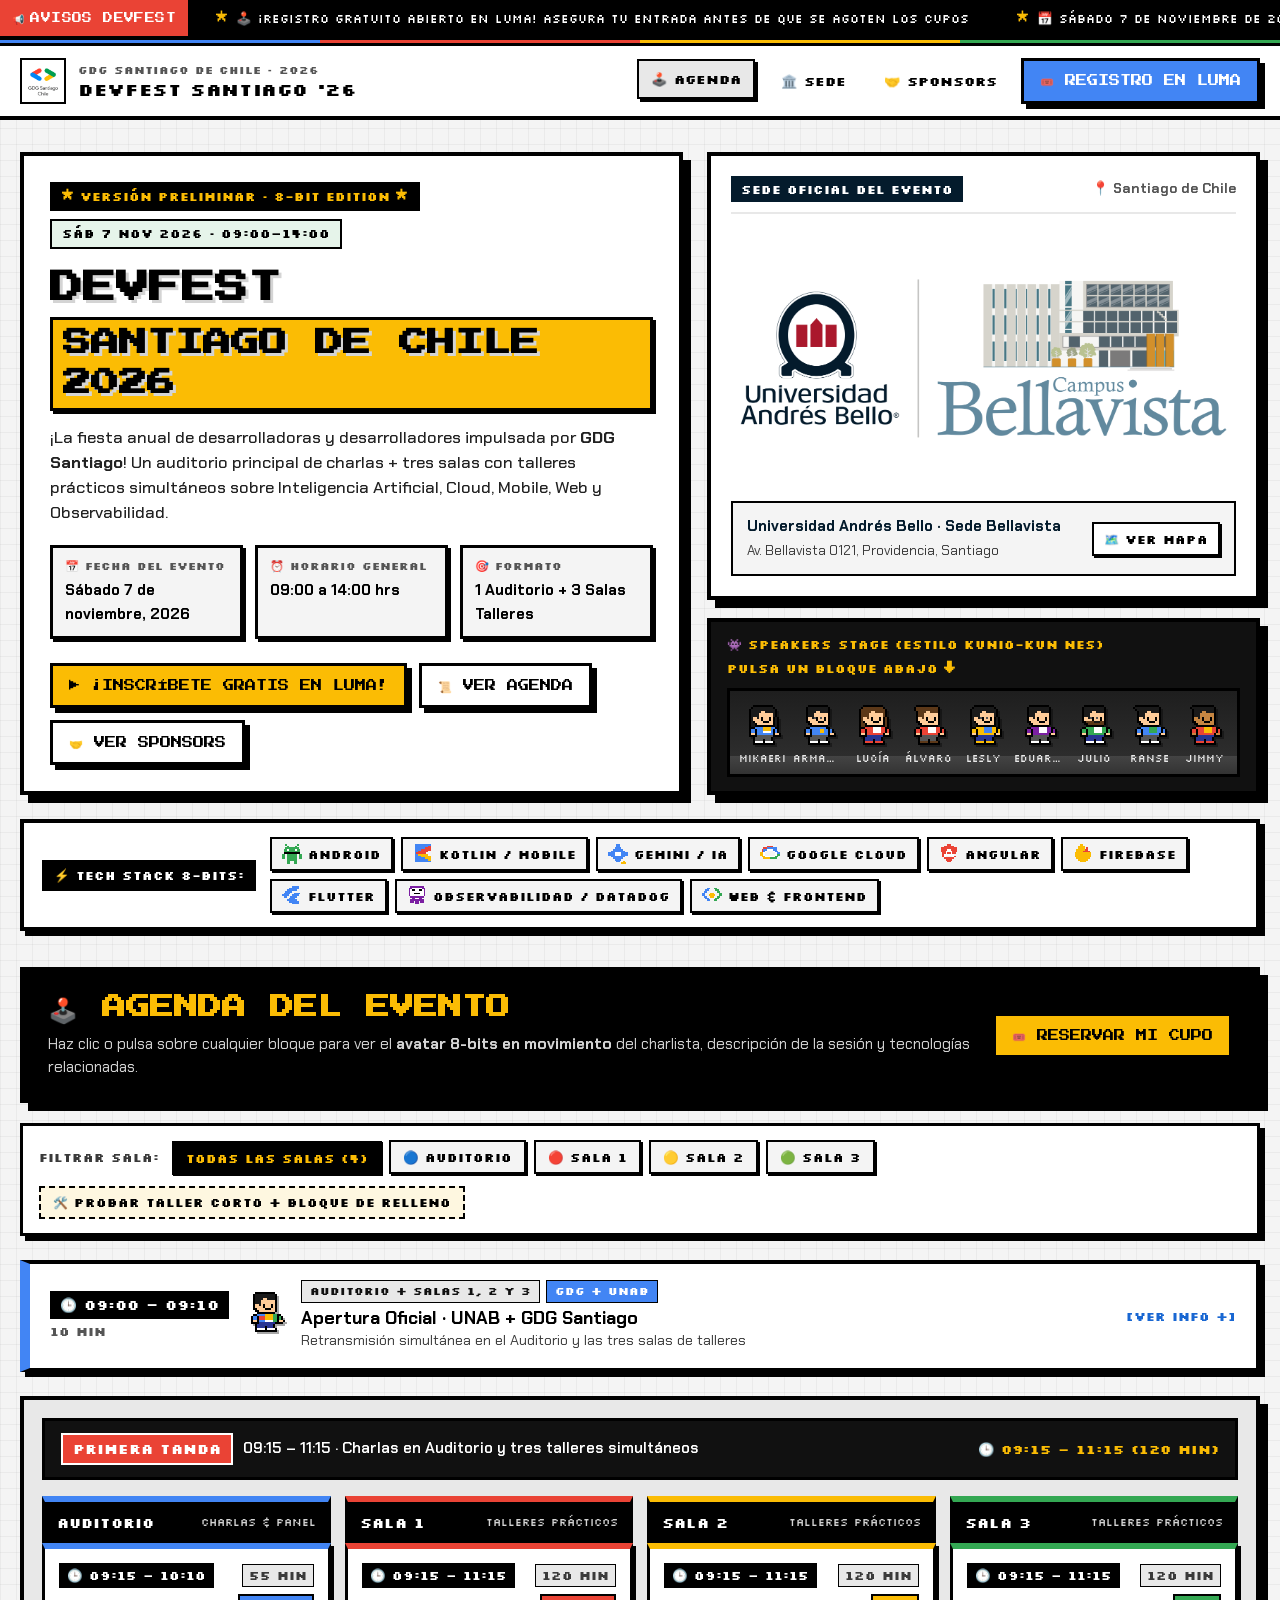
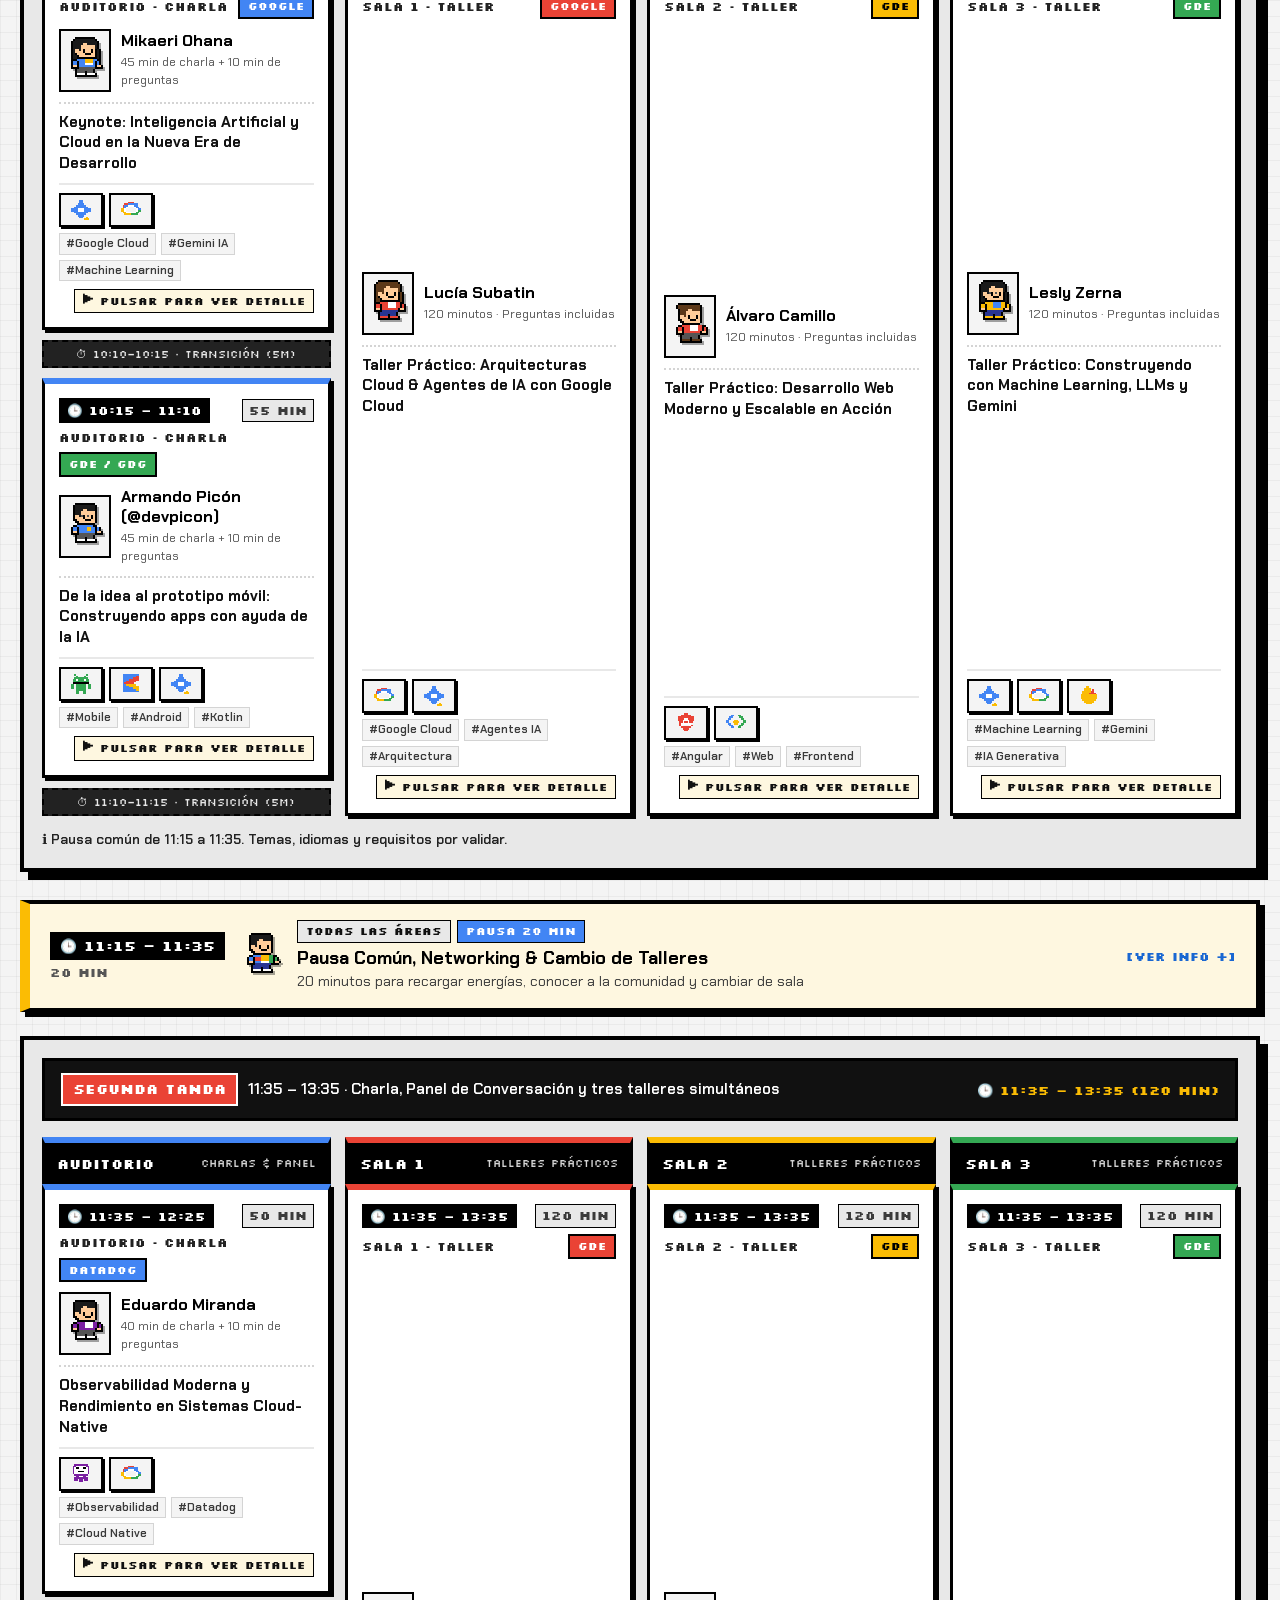
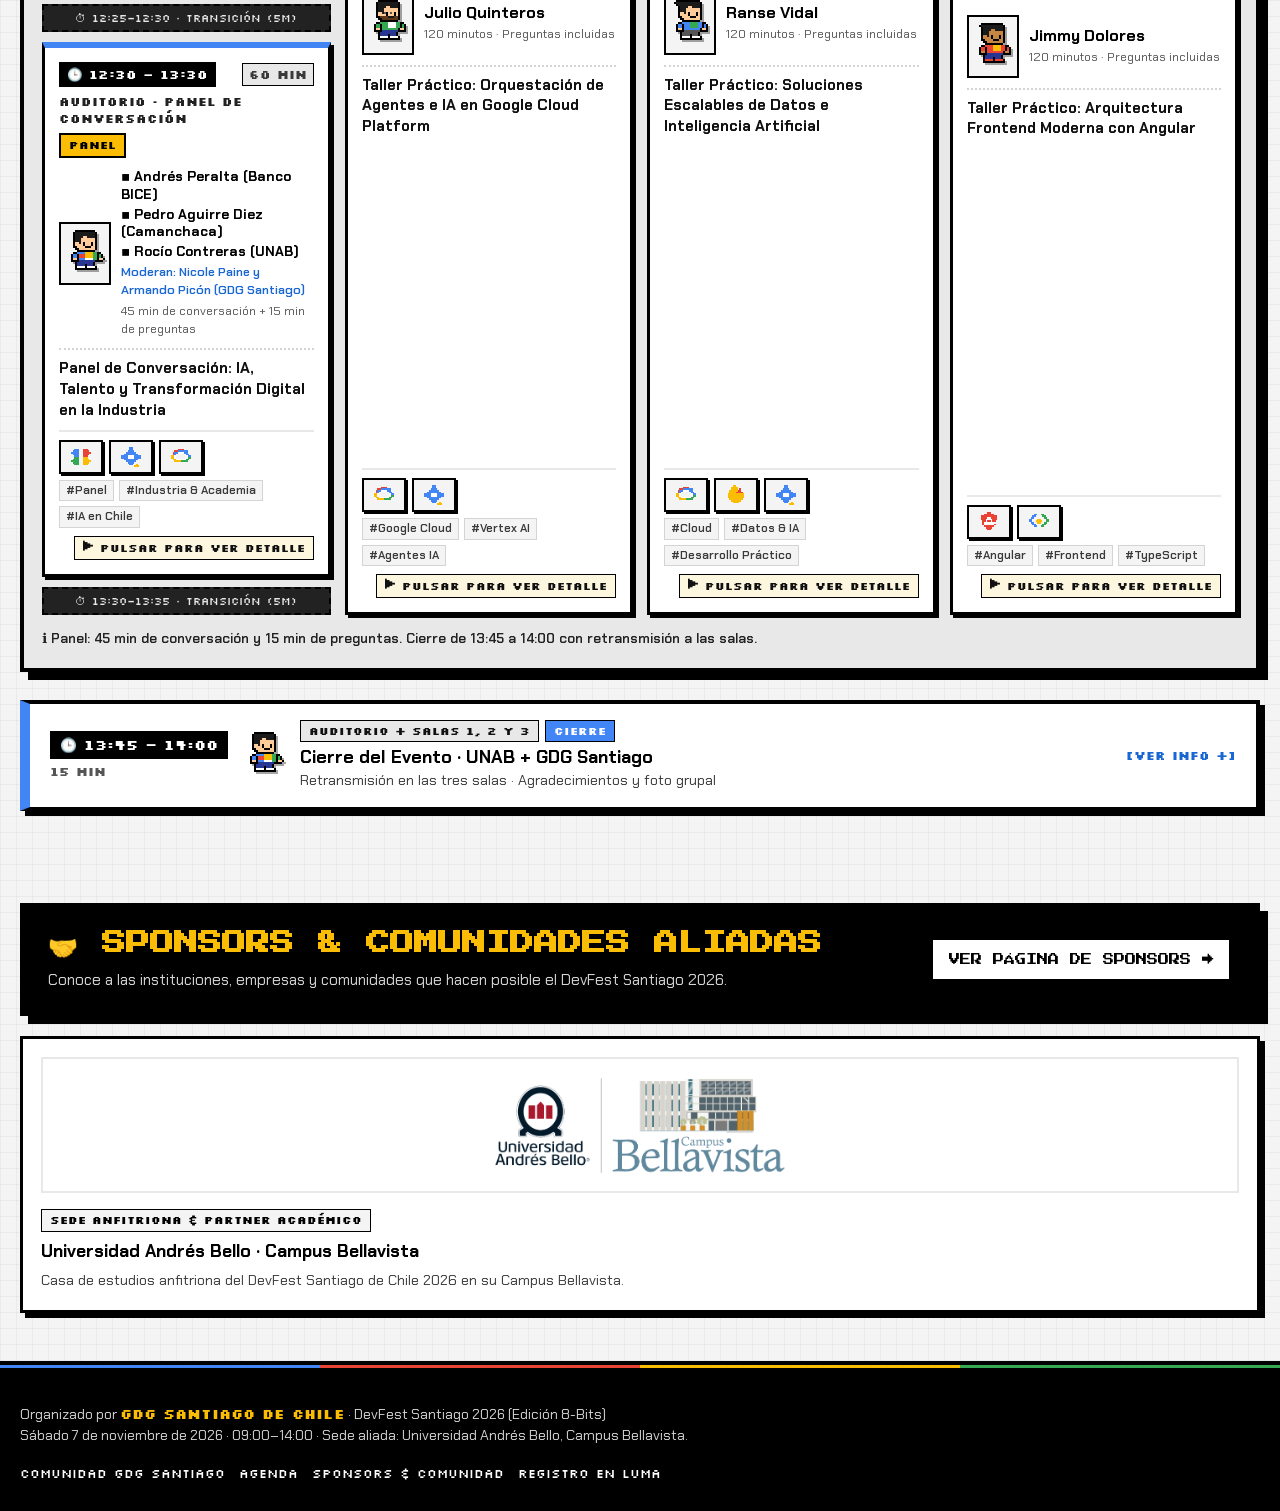
==== commit 47340016: "chore(footer): retirar banner de acreditacion UNAB y destacar organizacion de GDG Santiago de Chile" ====
--- a/index.html
+++ b/index.html
@@ -232,25 +232,22 @@
     </div>
   </div>
 
-  <!-- 8. PIE DE PÁGINA CON HUINCHA OFICIAL UNAB -->
+  <!-- 8. PIE DE PÁGINA OFICIAL GDG SANTIAGO DE CHILE -->
   <footer class="site-footer">
-    <div class="unab-accreditation-strip">
-      <img src="assets/img/unab-acreditacion.png" alt="Universidad Andrés Bello - Acreditación Institucional" loading="lazy" />
-    </div>
-    <div class=" gdg-color-strip" aria-hidden="true">
+    <div class="gdg-color-strip" aria-hidden="true">
       <span></span><span></span><span></span><span></span>
     </div>
     <div class="footer-main">
       <div class="footer-inner">
         <div class="footer-copy">
-          <p><strong>GDG SANTIAGO DE CHILE</strong> · DevFest Santiago 2026 (Edición 8-Bits)</p>
-          <p>Sábado 7 de noviembre de 2026 · 09:00–14:00 · Universidad Andrés Bello, Sede Bellavista.</p>
+          <p>Organizado por <a href="https://gdg.community.dev/gdg-santiago-de-chile/" target="_blank" rel="noopener noreferrer"><strong>GDG SANTIAGO DE CHILE</strong></a> · DevFest Santiago 2026 (Edición 8-Bits)</p>
+          <p>Sábado 7 de noviembre de 2026 · 09:00–14:00 · Sede aliada: Universidad Andrés Bello, Campus Bellavista.</p>
         </div>
         <div class="footer-links">
+          <a href="https://gdg.community.dev/gdg-santiago-de-chile/" target="_blank" rel="noopener noreferrer">Comunidad GDG Santiago</a>
           <a href="#agenda">Agenda</a>
           <a href="sponsors.html">Sponsors & Comunidad</a>
           <a href="https://luma.com/7p4i60n3" target="_blank" rel="noopener noreferrer">Registro en Luma</a>
-          <a href="https://github.com/GDGSantiagoDeChile/devfestsantiago26" target="_blank" rel="noopener noreferrer">GitHub Repo</a>
         </div>
       </div>
     </div>
--- a/css/styles.css
+++ b/css/styles.css
@@ -1,6 +1,7 @@
 /* ==========================================================================
    DEVFEST SANTIAGO DE CHILE 2026 · ESTÉTICA 8-BITS (KUNIO-KUN NES) + GDG
    Paleta: Colores oficiales GDG + Blanco, Negro y Escala de Grises
+   Diseño Mobile-First y 100% Responsive
    ========================================================================== */
 
 :root {
@@ -52,19 +53,33 @@
 
 html {
   scroll-behavior: smooth;
+  max-width: 100%;
+  overflow-x: hidden;
 }
 
 body {
   font-family: var(--font-body);
   background-color: var(--bw-gray-100);
-  /* Patrón sutil de grilla pixelada en escala de grises */
   background-image:
     linear-gradient(to right, rgba(0, 0, 0, 0.04) 1px, transparent 1px),
     linear-gradient(to bottom, rgba(0, 0, 0, 0.04) 1px, transparent 1px);
   background-size: 16px 16px;
   color: var(--bw-gray-900);
   line-height: 1.5;
+  max-width: 100%;
   overflow-x: hidden;
+  -webkit-text-size-adjust: 100%;
+}
+
+/* Prevenir desbordamiento en hijos de CSS Grid y Flexbox */
+.hero-grid > *,
+.tanda-tracks-grid > *,
+.plenary-card > *,
+.sponsors-grid > *,
+.hero-meta-cards > *,
+.modal-arcade-stage > * {
+  min-width: 0;
+  max-width: 100%;
 }
 
 /* ==========================================================================
@@ -80,15 +95,16 @@
   position: sticky;
   top: 0;
   z-index: 100;
-  height: 42px;
+  height: 40px;
+  width: 100%;
 }
 
 .marquee-badge {
   background-color: var(--gdg-red);
   color: var(--bw-white);
   font-family: var(--font-pixel);
-  font-size: 0.65rem;
-  padding: 0 14px;
+  font-size: 0.62rem;
+  padding: 0 12px;
   height: 100%;
   display: flex;
   align-items: center;
@@ -97,10 +113,12 @@
   z-index: 2;
   border-right: 4px solid var(--bw-black);
   letter-spacing: 0.04em;
+  flex-shrink: 0;
 }
 
 .marquee-viewport {
   flex: 1;
+  min-width: 0;
   overflow: hidden;
   position: relative;
 }
@@ -122,13 +140,13 @@
 
 .marquee-item {
   font-family: var(--font-arcade);
-  font-size: 0.8rem;
-  padding: 0 28px;
+  font-size: 0.78rem;
+  padding: 0 24px;
   white-space: nowrap;
   color: var(--bw-white);
   display: inline-flex;
   align-items: center;
-  gap: 10px;
+  gap: 8px;
 }
 
 .pixel-star {
@@ -163,7 +181,7 @@
   align-items: center;
   justify-content: space-between;
   flex-wrap: wrap;
-  gap: 16px;
+  gap: 14px;
 }
 
 .brand-link {
@@ -172,25 +190,29 @@
   gap: 12px;
   text-decoration: none;
   color: var(--bw-black);
+  min-width: 0;
 }
 
 .brand-logo-img {
-  width: 48px;
-  height: 48px;
+  width: 46px;
+  height: 46px;
   object-fit: contain;
   border: 2px solid var(--bw-black);
   background: var(--bw-white);
   padding: 2px;
+  flex-shrink: 0;
 }
 
 .brand-title-wrap {
   display: flex;
   flex-direction: column;
+  min-width: 0;
 }
 
 .brand-pixel-tag {
-  font-family: var(--font-pixel);
-  font-size: 0.65rem;
+  font-family: var(--font-arcade);
+  font-size: 0.7rem;
+  font-weight: 700;
   color: var(--bw-gray-600);
 }
 
@@ -199,6 +221,7 @@
   font-weight: 700;
   font-size: 1.15rem;
   letter-spacing: -0.02em;
+  line-height: 1.2;
 }
 
 /* Barra de 4 colores GDG decorativa */
@@ -216,19 +239,20 @@
 .main-nav {
   display: flex;
   align-items: center;
-  gap: 12px;
+  gap: 10px;
   flex-wrap: wrap;
 }
 
 .nav-link-8bit {
   font-family: var(--font-arcade);
-  font-size: 0.85rem;
+  font-size: 0.82rem;
   font-weight: 700;
   text-decoration: none;
   color: var(--bw-black);
   padding: 8px 12px;
   border: 2px solid transparent;
   transition: transform 0.1s steps(2), background-color 0.1s;
+  text-align: center;
 }
 
 .nav-link-8bit:hover,
@@ -246,15 +270,18 @@
   justify-content: center;
   gap: 8px;
   font-family: var(--font-pixel);
-  font-size: 0.72rem;
-  line-height: 1.3;
+  font-size: 0.7rem;
+  line-height: 1.35;
   text-decoration: none;
-  padding: 12px 18px;
+  text-align: center;
+  padding: 12px 16px;
   border: 3px solid var(--bw-black);
   box-shadow: var(--pixel-shadow-md);
   cursor: pointer;
   transition: transform 0.08s steps(2), box-shadow 0.08s steps(2);
   text-transform: uppercase;
+  max-width: 100%;
+  overflow-wrap: break-word;
 }
 
 .btn-8bit:hover {
@@ -293,13 +320,13 @@
 .hero-section {
   max-width: 1280px;
   margin: 0 auto;
-  padding: 36px 20px 28px;
+  padding: 32px 20px 24px;
 }
 
 .hero-grid {
   display: grid;
-  grid-template-columns: 1.25fr 0.95fr;
-  gap: 28px;
+  grid-template-columns: 1.2fr 1fr;
+  gap: 24px;
   align-items: stretch;
 }
 
@@ -307,7 +334,7 @@
   background-color: var(--bw-white);
   border: 4px solid var(--bw-black);
   box-shadow: var(--pixel-shadow-lg);
-  padding: 28px;
+  padding: 26px;
   display: flex;
   flex-direction: column;
   justify-content: space-between;
@@ -317,48 +344,57 @@
 .hero-topline-badges {
   display: flex;
   flex-wrap: wrap;
-  gap: 10px;
-  margin-bottom: 18px;
+  gap: 8px;
+  margin-bottom: 16px;
 }
 
 .pixel-status-pill {
-  font-family: var(--font-pixel);
-  font-size: 0.62rem;
-  padding: 6px 10px;
+  font-family: var(--font-arcade);
+  font-weight: 700;
+  font-size: 0.74rem;
+  padding: 5px 10px;
   background-color: var(--bw-black);
   color: var(--gdg-yellow);
   border: 2px solid var(--bw-black);
+  line-height: 1.3;
 }
 
 .pixel-date-pill {
-  font-family: var(--font-pixel);
-  font-size: 0.62rem;
-  padding: 6px 10px;
+  font-family: var(--font-arcade);
+  font-weight: 700;
+  font-size: 0.74rem;
+  padding: 5px 10px;
   background-color: var(--gdg-green-soft);
   color: var(--bw-black);
   border: 2px solid var(--bw-black);
+  line-height: 1.3;
 }
 
 .hero-title {
   font-family: var(--font-pixel);
-  font-size: clamp(1.45rem, 3.2vw, 2.35rem);
-  line-height: 1.35;
+  font-size: clamp(1.2rem, 2.6vw, 2.2rem);
+  line-height: 1.4;
   color: var(--bw-black);
   margin-bottom: 14px;
   text-shadow: 3px 3px 0px var(--bw-gray-300);
+  overflow-wrap: break-word;
+  word-break: break-word;
 }
 
 .hero-title-highlight {
   display: inline-block;
   background-color: var(--gdg-yellow);
-  padding: 2px 10px;
+  padding: 4px 10px;
   border: 3px solid var(--bw-black);
   box-shadow: var(--pixel-shadow-sm);
   margin-top: 6px;
+  max-width: 100%;
+  font-size: 0.85em;
+  line-height: 1.4;
 }
 
 .hero-lead {
-  font-size: 1.08rem;
+  font-size: 1.05rem;
   color: var(--bw-gray-800);
   margin-bottom: 20px;
   font-weight: 500;
@@ -366,7 +402,7 @@
 
 .hero-meta-cards {
   display: grid;
-  grid-template-columns: repeat(auto-fit, minmax(180px, 1fr));
+  grid-template-columns: repeat(3, 1fr);
   gap: 12px;
   margin-bottom: 24px;
 }
@@ -374,28 +410,30 @@
 .meta-pixel-card {
   background-color: var(--bw-gray-100);
   border: 3px solid var(--bw-black);
-  padding: 10px 14px;
+  padding: 10px 12px;
   box-shadow: var(--pixel-shadow-sm);
 }
 
 .meta-pixel-label {
-  font-family: var(--font-pixel);
-  font-size: 0.58rem;
+  font-family: var(--font-arcade);
+  font-weight: 700;
+  font-size: 0.7rem;
   color: var(--bw-gray-600);
   display: block;
-  margin-bottom: 4px;
+  margin-bottom: 3px;
 }
 
 .meta-pixel-value {
   font-weight: 700;
-  font-size: 0.98rem;
+  font-size: 0.95rem;
   color: var(--bw-black);
+  line-height: 1.25;
 }
 
 .hero-cta-group {
   display: flex;
   flex-wrap: wrap;
-  gap: 14px;
+  gap: 12px;
   align-items: center;
 }
 
@@ -410,7 +448,7 @@
   background-color: var(--bw-white);
   border: 4px solid var(--bw-black);
   box-shadow: var(--pixel-shadow-lg);
-  padding: 22px;
+  padding: 20px;
   display: flex;
   flex-direction: column;
   justify-content: space-between;
@@ -421,6 +459,8 @@
   display: flex;
   align-items: center;
   justify-content: space-between;
+  flex-wrap: wrap;
+  gap: 8px;
   border-bottom: 2px solid var(--bw-gray-200);
   padding-bottom: 10px;
   margin-bottom: 14px;
@@ -428,7 +468,7 @@
 
 .venue-official-tag {
   font-family: var(--font-arcade);
-  font-size: 0.78rem;
+  font-size: 0.76rem;
   font-weight: 700;
   background-color: #041B2C;
   color: var(--bw-white);
@@ -444,7 +484,7 @@
 /* Imagen oficial del local sin filtros de pixelado */
 .venue-illustration-wrapper {
   background-color: var(--bw-white);
-  padding: 12px 6px;
+  padding: 10px 4px;
   display: flex;
   align-items: center;
   justify-content: center;
@@ -456,7 +496,7 @@
   max-width: 500px;
   height: auto;
   object-fit: contain;
-  image-rendering: auto; /* Mantiene la calidad vectorial/alta resolución del campus */
+  image-rendering: auto;
 }
 
 .venue-details-footer {
@@ -472,18 +512,18 @@
 
 .venue-address-text strong {
   display: block;
-  font-size: 0.98rem;
+  font-size: 0.95rem;
   color: #041B2C;
 }
 
 .venue-address-text span {
-  font-size: 0.86rem;
+  font-size: 0.84rem;
   color: var(--bw-gray-700);
 }
 
 .venue-map-link {
   font-family: var(--font-arcade);
-  font-size: 0.78rem;
+  font-size: 0.76rem;
   font-weight: 700;
   color: var(--bw-black);
   background-color: var(--bw-white);
@@ -491,6 +531,7 @@
   padding: 6px 10px;
   text-decoration: none;
   box-shadow: 2px 2px 0 var(--bw-black);
+  white-space: nowrap;
 }
 
 .venue-map-link:hover {
@@ -505,27 +546,29 @@
   color: var(--bw-white);
   border: 4px solid var(--bw-black);
   box-shadow: var(--pixel-shadow-lg);
-  padding: 16px 18px;
+  padding: 14px 16px;
 }
 
 .kunio-parade-header {
   display: flex;
   align-items: center;
   justify-content: space-between;
-  margin-bottom: 12px;
-  font-family: var(--font-pixel);
-  font-size: 0.62rem;
+  flex-wrap: wrap;
+  gap: 6px;
+  margin-bottom: 10px;
+  font-family: var(--font-arcade);
+  font-weight: 700;
+  font-size: 0.74rem;
   color: var(--gdg-yellow);
 }
 
 .kunio-parade-stage {
   display: grid;
-  grid-template-columns: repeat(9, 1fr);
-  gap: 8px;
+  grid-template-columns: repeat(9, minmax(0, 1fr));
+  gap: 6px;
   background: linear-gradient(180deg, #1E1E1E 0%, #2D2D2D 78%, #444444 78%, #333333 100%);
   border: 3px solid var(--bw-black);
   padding: 12px 8px 8px;
-  overflow-x: auto;
 }
 
 .kunio-stage-card {
@@ -533,7 +576,7 @@
   flex-direction: column;
   align-items: center;
   gap: 4px;
-  min-width: 46px;
+  min-width: 0;
 }
 
 .kunio-stage-name {
@@ -541,6 +584,10 @@
   font-size: 0.65rem;
   color: var(--bw-gray-200);
   text-align: center;
+  max-width: 100%;
+  overflow: hidden;
+  text-overflow: ellipsis;
+  white-space: nowrap;
 }
 
 /* Animación de sprites estilo Kunio-kun NES (2 frames + caminata) */
@@ -552,9 +599,9 @@
   animation: kunioWalkBob 0.7s steps(2, end) infinite;
 }
 
-.kunio-sm { width: 42px; height: 52px; }
-.kunio-md { width: 64px; height: 80px; }
-.kunio-lg { width: 96px; height: 120px; }
+.kunio-sm { width: 40px; height: 44px; aspect-ratio: 10 / 11; }
+.kunio-md { width: 60px; height: 66px; aspect-ratio: 10 / 11; }
+.kunio-lg { width: 100px; height: 110px; aspect-ratio: 10 / 11; }
 
 .kunio-sprite svg {
   width: 100%;
@@ -604,50 +651,54 @@
   padding: 14px 18px;
   display: flex;
   align-items: center;
-  gap: 16px;
+  gap: 14px;
   flex-wrap: wrap;
 }
 
 .tech-banner-label {
-  font-family: var(--font-pixel);
-  font-size: 0.65rem;
+  font-family: var(--font-arcade);
+  font-weight: 700;
+  font-size: 0.78rem;
   background-color: var(--bw-black);
   color: var(--bw-white);
-  padding: 8px 12px;
+  padding: 6px 12px;
   white-space: nowrap;
 }
 
 .tech-badges-list {
   display: flex;
   flex-wrap: wrap;
-  gap: 10px;
+  gap: 8px;
   flex: 1;
+  min-width: 0;
 }
 
 .tech-badge-8bit {
   display: inline-flex;
   align-items: center;
-  gap: 7px;
+  gap: 6px;
   background-color: var(--bw-gray-100);
   border: 2px solid var(--bw-black);
   box-shadow: 2px 2px 0px var(--bw-black);
   padding: 5px 10px;
   font-family: var(--font-arcade);
-  font-size: 0.78rem;
+  font-size: 0.76rem;
   font-weight: 700;
   color: var(--bw-black);
   transition: transform 0.12s steps(2), background-color 0.12s;
+  max-width: 100%;
 }
 
 .tech-badge-8bit:hover {
-  transform: translateY(-3px);
+  transform: translateY(-2px);
   background-color: var(--bw-white);
   border-color: var(--badge-accent, var(--gdg-blue));
 }
 
 .tech-badge-icon {
-  width: 22px;
-  height: 22px;
+  width: 20px;
+  height: 20px;
+  flex-shrink: 0;
   display: inline-flex;
   animation: pixelBadgeFloat 1.6s steps(2, end) infinite;
 }
@@ -668,7 +719,7 @@
 }
 
 /* ==========================================================================
-   5. SECCIÓN DE AGENDA / PROGRAMA (SOPORTE ASIMÉTRICO + RELLENO)
+   5. SECCIÓN DE AGENDA (SOPORTE ASIMÉTRICO + RELLENO)
    ========================================================================== */
 .schedule-section {
   max-width: 1280px;
@@ -681,24 +732,31 @@
   color: var(--bw-white);
   border: 4px solid var(--bw-black);
   box-shadow: var(--pixel-shadow-lg);
-  padding: 22px 26px;
-  margin-bottom: 22px;
+  padding: 20px 24px;
+  margin-bottom: 20px;
   display: flex;
   align-items: center;
   justify-content: space-between;
   flex-wrap: wrap;
   gap: 16px;
+}
+
+.section-title-group {
+  min-width: 0;
+  flex: 1 1 280px;
 }
 
 .section-title-group h2 {
   font-family: var(--font-pixel);
-  font-size: clamp(1.1rem, 2.4vw, 1.6rem);
+  font-size: clamp(0.95rem, 2.2vw, 1.5rem);
+  line-height: 1.4;
   color: var(--gdg-yellow);
   margin-bottom: 8px;
+  overflow-wrap: break-word;
 }
 
 .section-title-group p {
-  font-size: 0.98rem;
+  font-size: 0.96rem;
   color: var(--bw-gray-300);
 }
 
@@ -707,13 +765,13 @@
   background-color: var(--bw-white);
   border: 3px solid var(--bw-black);
   box-shadow: var(--pixel-shadow-md);
-  padding: 14px 18px;
+  padding: 14px 16px;
   margin-bottom: 24px;
   display: flex;
   align-items: center;
   justify-content: space-between;
   flex-wrap: wrap;
-  gap: 14px;
+  gap: 12px;
 }
 
 .room-filters {
@@ -724,17 +782,18 @@
 }
 
 .filter-label {
-  font-family: var(--font-pixel);
-  font-size: 0.62rem;
+  font-family: var(--font-arcade);
+  font-weight: 700;
+  font-size: 0.78rem;
   color: var(--bw-gray-700);
   margin-right: 4px;
 }
 
 .room-filter-btn {
   font-family: var(--font-arcade);
-  font-size: 0.8rem;
-  font-weight: 700;
-  padding: 7px 13px;
+  font-size: 0.78rem;
+  font-weight: 700;
+  padding: 7px 12px;
   background-color: var(--bw-gray-100);
   color: var(--bw-black);
   border: 2px solid var(--bw-black);
@@ -756,13 +815,14 @@
 
 .asymmetric-demo-btn {
   font-family: var(--font-arcade);
-  font-size: 0.76rem;
+  font-size: 0.75rem;
   font-weight: 700;
   padding: 7px 12px;
   background-color: var(--gdg-yellow-soft);
   color: var(--bw-black);
   border: 2px dashed var(--bw-black);
   cursor: pointer;
+  text-align: center;
 }
 
 .asymmetric-demo-btn.is-active {
@@ -777,27 +837,27 @@
   border: 4px solid var(--bw-black);
   box-shadow: var(--pixel-shadow-md);
   padding: 16px 20px;
-  margin-bottom: 26px;
+  margin-bottom: 24px;
   display: grid;
   grid-template-columns: auto auto 1fr auto;
   align-items: center;
-  gap: 18px;
+  gap: 16px;
   cursor: pointer;
   transition: transform 0.1s steps(2), box-shadow 0.1s steps(2);
 }
 
 .plenary-card:hover {
-  transform: translate(-3px, -3px);
+  transform: translate(-2px, -2px);
   box-shadow: var(--pixel-shadow-lg);
 }
 
 .plenary-main {
-  border-left: 12px solid var(--gdg-blue);
+  border-left: 10px solid var(--gdg-blue);
 }
 
 .plenary-break {
   background-color: var(--gdg-yellow-soft);
-  border-left: 12px solid var(--gdg-yellow);
+  border-left: 10px solid var(--gdg-yellow);
 }
 
 .plenary-time-col {
@@ -808,11 +868,13 @@
 }
 
 .time-pill {
-  font-family: var(--font-pixel);
-  font-size: 0.75rem;
+  font-family: var(--font-arcade);
+  font-weight: 700;
+  font-size: 0.85rem;
   background-color: var(--bw-black);
   color: var(--bw-white);
-  padding: 6px 10px;
+  padding: 4px 10px;
+  white-space: nowrap;
 }
 
 .duration-micro {
@@ -825,13 +887,13 @@
 .plenary-topline {
   display: flex;
   flex-wrap: wrap;
-  gap: 8px;
+  gap: 6px;
   margin-bottom: 4px;
 }
 
 .room-tag-8bit {
   font-family: var(--font-arcade);
-  font-size: 0.72rem;
+  font-size: 0.7rem;
   font-weight: 700;
   background-color: var(--bw-gray-200);
   padding: 2px 8px;
@@ -840,7 +902,7 @@
 
 .speaker-badge-8bit {
   font-family: var(--font-arcade);
-  font-size: 0.72rem;
+  font-size: 0.7rem;
   font-weight: 700;
   background-color: var(--gdg-blue);
   color: var(--bw-white);
@@ -849,77 +911,83 @@
 }
 
 .plenary-title {
-  font-size: 1.18rem;
+  font-size: 1.12rem;
   font-weight: 700;
   color: var(--bw-black);
+  line-height: 1.3;
 }
 
 .plenary-subtitle {
-  font-size: 0.92rem;
+  font-size: 0.9rem;
   color: var(--bw-gray-700);
 }
 
 .pixel-click-hint {
-  font-family: var(--font-pixel);
-  font-size: 0.62rem;
+  font-family: var(--font-arcade);
+  font-weight: 700;
+  font-size: 0.75rem;
   color: var(--gdg-blue-dark);
+  white-space: nowrap;
 }
 
 /* BLOQUES DE TANDA (TANDA 1 Y TANDA 2) */
 .tanda-block {
-  margin-bottom: 32px;
+  margin-bottom: 28px;
   background-color: var(--bw-gray-200);
   border: 4px solid var(--bw-black);
   box-shadow: var(--pixel-shadow-lg);
-  padding: 20px;
+  padding: 18px;
 }
 
 .tanda-header-banner {
   background-color: var(--bw-gray-900);
   color: var(--bw-white);
   border: 3px solid var(--bw-black);
-  padding: 14px 18px;
-  margin-bottom: 18px;
+  padding: 12px 16px;
+  margin-bottom: 16px;
   display: flex;
   align-items: center;
   justify-content: space-between;
   flex-wrap: wrap;
-  gap: 12px;
+  gap: 10px;
 }
 
 .tanda-title-group {
   display: flex;
   align-items: center;
   flex-wrap: wrap;
-  gap: 12px;
+  gap: 10px;
+  min-width: 0;
 }
 
 .tanda-pixel-badge {
-  font-family: var(--font-pixel);
-  font-size: 0.75rem;
+  font-family: var(--font-arcade);
+  font-weight: 700;
+  font-size: 0.85rem;
   background-color: var(--gdg-red);
   color: var(--bw-white);
-  padding: 6px 12px;
+  padding: 4px 10px;
   border: 2px solid var(--bw-white);
 }
 
 .tanda-subtitle {
-  font-size: 1rem;
+  font-size: 0.96rem;
   font-weight: 600;
   color: var(--bw-white);
 }
 
 .tanda-time-pill {
   font-family: var(--font-arcade);
-  font-size: 0.85rem;
+  font-weight: 700;
+  font-size: 0.82rem;
   color: var(--gdg-yellow);
 }
 
 /* Grilla de 4 Columnas Independientes (Soporta bloques asimétricos en cada sala) */
 .tanda-tracks-grid {
   display: grid;
-  grid-template-columns: repeat(4, 1fr);
-  gap: 16px;
+  grid-template-columns: repeat(4, minmax(0, 1fr));
+  gap: 14px;
   align-items: stretch;
 }
 
@@ -938,10 +1006,11 @@
   color: var(--bw-white);
   border: 3px solid var(--bw-black);
   border-bottom: none;
-  padding: 10px 14px;
+  padding: 10px 12px;
   display: flex;
   align-items: center;
   justify-content: space-between;
+  gap: 8px;
 }
 
 .room-col-blue .track-column-header { border-top: 6px solid var(--gdg-blue); }
@@ -950,8 +1019,9 @@
 .room-col-green .track-column-header { border-top: 6px solid var(--gdg-green); }
 
 .track-room-name {
-  font-family: var(--font-pixel);
-  font-size: 0.72rem;
+  font-family: var(--font-arcade);
+  font-weight: 700;
+  font-size: 0.88rem;
 }
 
 .track-room-sub {
@@ -960,7 +1030,7 @@
   color: var(--bw-gray-300);
 }
 
-/* Cuerpo de la columna: usa flex-grow basado en minutos para alturas proporcionales */
+/* Cuerpo de la columna: usa flex-grow basado en minutos para alturas proporcionales en Desktop */
 .track-column-body {
   display: flex;
   flex-direction: column;
@@ -982,10 +1052,11 @@
   cursor: pointer;
   position: relative;
   transition: transform 0.1s steps(2), box-shadow 0.1s steps(2), background-color 0.15s;
+  min-width: 0;
 }
 
 .schedule-block-card:hover {
-  transform: translate(-3px, -3px);
+  transform: translate(-2px, -2px);
   box-shadow: var(--pixel-shadow-md);
 }
 
@@ -1012,28 +1083,37 @@
   background-color: var(--bw-gray-800);
   color: var(--bw-gray-200);
   border: 2px dashed var(--bw-black);
-  padding: 4px 10px;
+  padding: 4px 8px;
   display: flex;
   align-items: center;
   justify-content: center;
   font-family: var(--font-arcade);
   font-size: 0.68rem;
+  text-align: center;
   min-height: 26px;
 }
 
+.block-card-top {
+  display: flex;
+  flex-direction: column;
+  gap: 6px;
+}
+
 .block-card-header {
   display: flex;
   align-items: center;
   justify-content: space-between;
+  flex-wrap: wrap;
   gap: 6px;
 }
 
 .block-time-badge {
-  font-family: var(--font-pixel);
-  font-size: 0.62rem;
+  font-family: var(--font-arcade);
+  font-weight: 700;
+  font-size: 0.78rem;
   background-color: var(--bw-black);
   color: var(--bw-white);
-  padding: 5px 8px;
+  padding: 3px 8px;
 }
 
 .block-duration-pill {
@@ -1050,6 +1130,7 @@
   display: flex;
   align-items: center;
   justify-content: space-between;
+  flex-wrap: wrap;
   gap: 6px;
 }
 
@@ -1058,13 +1139,12 @@
   font-size: 0.72rem;
   font-weight: 700;
   color: var(--bw-gray-800);
-  letter-spacing: 0.03em;
 }
 
 .block-affiliation-chip {
-  font-family: var(--font-pixel);
-  font-size: 0.55rem;
-  padding: 4px 7px;
+  font-family: var(--font-arcade);
+  font-size: 0.7rem;
+  padding: 2px 8px;
   border: 2px solid var(--bw-black);
   font-weight: 700;
 }
@@ -1094,33 +1174,59 @@
   flex-shrink: 0;
 }
 
+.block-speaker-meta {
+  min-width: 0;
+  flex: 1;
+}
+
 .block-speaker-name {
-  font-size: 1.05rem;
+  font-size: 1rem;
   font-weight: 700;
   color: var(--bw-black);
   line-height: 1.25;
+  overflow-wrap: break-word;
+}
+
+.block-panelists-list {
+  display: flex;
+  flex-direction: column;
+  gap: 2px;
+}
+
+.panelist-item {
+  font-size: 0.85rem;
+  font-weight: 700;
+  color: var(--bw-black);
+  line-height: 1.3;
+}
+
+.block-footer-meta {
+  display: flex;
+  flex-direction: column;
+  gap: 6px;
 }
 
 .block-moderators {
-  font-size: 0.8rem;
+  font-size: 0.78rem;
   font-weight: 600;
   color: var(--gdg-blue-dark);
   margin-top: 2px;
 }
 
 .block-duration-note {
-  font-size: 0.78rem;
+  font-size: 0.76rem;
   color: var(--bw-gray-600);
   margin-top: 2px;
 }
 
 .block-talk-title {
-  font-size: 0.96rem;
+  font-size: 0.95rem;
   font-weight: 700;
   color: var(--bw-gray-900);
   line-height: 1.35;
   border-top: 2px dotted var(--bw-gray-300);
   padding-top: 8px;
+  overflow-wrap: break-word;
 }
 
 .block-card-footer {
@@ -1158,11 +1264,12 @@
 }
 
 .press-start-hint {
-  font-family: var(--font-pixel);
-  font-size: 0.52rem;
-  color: var(--bw-gray-700);
+  font-family: var(--font-arcade);
+  font-weight: 700;
+  font-size: 0.68rem;
+  color: var(--bw-gray-900);
   background-color: var(--gdg-yellow-soft);
-  padding: 3px 6px;
+  padding: 3px 8px;
   border: 1px solid var(--bw-black);
 }
 
@@ -1173,7 +1280,7 @@
 
 .tanda-footnote {
   margin-top: 14px;
-  font-size: 0.86rem;
+  font-size: 0.85rem;
   font-weight: 600;
   color: var(--bw-gray-800);
 }
@@ -1189,7 +1296,7 @@
   display: none;
   align-items: center;
   justify-content: center;
-  padding: 20px;
+  padding: 16px;
   z-index: 1000;
 }
 
@@ -1200,7 +1307,7 @@
 .modal-window-8bit {
   background-color: var(--bw-white);
   border: 4px solid var(--bw-black);
-  box-shadow: 10px 10px 0px var(--bw-black);
+  box-shadow: 8px 8px 0px var(--bw-black);
   max-width: 740px;
   width: 100%;
   max-height: 90vh;
@@ -1209,86 +1316,97 @@
 }
 
 @keyframes modalPopIn {
-  from { transform: scale(0.9); opacity: 0; }
+  from { transform: scale(0.92); opacity: 0; }
   to { transform: scale(1); opacity: 1; }
 }
 
 .modal-titlebar {
   background-color: var(--bw-black);
   color: var(--bw-white);
-  padding: 12px 16px;
+  padding: 10px 14px;
   display: flex;
   align-items: center;
   justify-content: space-between;
+  gap: 8px;
   border-bottom: 4px solid var(--bw-black);
+  position: sticky;
+  top: 0;
+  z-index: 5;
 }
 
 .modal-titlebar-text {
-  font-family: var(--font-pixel);
-  font-size: 0.7rem;
+  font-family: var(--font-arcade);
+  font-weight: 700;
+  font-size: 0.8rem;
   color: var(--gdg-yellow);
+  overflow: hidden;
+  text-overflow: ellipsis;
+  white-space: nowrap;
 }
 
 .modal-close-x {
   background-color: var(--gdg-red);
   color: var(--bw-white);
-  font-family: var(--font-pixel);
-  font-size: 0.75rem;
+  font-family: var(--font-arcade);
+  font-weight: 700;
+  font-size: 0.85rem;
   border: 2px solid var(--bw-white);
-  padding: 4px 10px;
+  padding: 2px 10px;
   cursor: pointer;
+  flex-shrink: 0;
 }
 
 .modal-body-content {
-  padding: 24px;
+  padding: 20px;
   display: flex;
   flex-direction: column;
-  gap: 20px;
+  gap: 16px;
 }
 
 .modal-arcade-stage {
   display: grid;
   grid-template-columns: auto 1fr;
-  gap: 20px;
+  gap: 18px;
   align-items: center;
   background-color: var(--bw-gray-100);
   border: 3px solid var(--bw-black);
-  padding: 18px;
+  padding: 16px;
   box-shadow: var(--pixel-shadow-sm);
 }
 
 .modal-avatar-box {
   background: linear-gradient(180deg, #1A1A1A 0%, #333333 100%);
   border: 3px solid var(--bw-black);
-  padding: 14px 18px 10px;
+  padding: 12px 16px 8px;
   display: flex;
   flex-direction: column;
   align-items: center;
-  gap: 8px;
+  gap: 6px;
 }
 
 .avatar-status-pill {
-  font-family: var(--font-pixel);
-  font-size: 0.48rem;
+  font-family: var(--font-arcade);
+  font-weight: 700;
+  font-size: 0.65rem;
   color: var(--gdg-green);
   background-color: var(--bw-black);
-  padding: 3px 6px;
+  padding: 2px 6px;
 }
 
 .modal-badges-top {
   display: flex;
   flex-wrap: wrap;
-  gap: 8px;
-  margin-bottom: 10px;
+  gap: 6px;
+  margin-bottom: 8px;
 }
 
 .modal-room-chip,
 .modal-time-chip,
 .modal-affiliation-chip {
   font-family: var(--font-arcade);
-  font-size: 0.75rem;
-  font-weight: 700;
-  padding: 3px 8px;
+  font-size: 0.72rem;
+  font-weight: 700;
+  padding: 2px 8px;
   border: 2px solid var(--bw-black);
 }
 
@@ -1297,82 +1415,83 @@
 .modal-affiliation-chip { background-color: var(--gdg-yellow); color: var(--bw-black); }
 
 .modal-talk-title {
-  font-size: 1.35rem;
+  font-size: 1.25rem;
   font-weight: 700;
   color: var(--bw-black);
   line-height: 1.3;
-  margin-bottom: 8px;
+  margin-bottom: 6px;
 }
 
 .modal-speaker-line {
-  font-size: 1.05rem;
+  font-size: 1rem;
   color: var(--bw-gray-800);
 }
 
 .modal-moderators-line {
-  font-size: 0.92rem;
+  font-size: 0.88rem;
   font-weight: 600;
   color: var(--gdg-blue-dark);
   margin-top: 4px;
 }
 
 .modal-duration-detail {
-  font-size: 0.85rem;
+  font-size: 0.84rem;
   color: var(--bw-gray-600);
   margin-top: 4px;
 }
 
 .modal-section-heading {
-  font-family: var(--font-pixel);
-  font-size: 0.68rem;
+  font-family: var(--font-arcade);
+  font-weight: 700;
+  font-size: 0.82rem;
   color: var(--bw-black);
-  margin-bottom: 10px;
+  margin-bottom: 8px;
 }
 
 .modal-description-box {
   background-color: var(--bw-white);
   border: 3px solid var(--bw-black);
-  padding: 16px;
+  padding: 14px;
 }
 
 .modal-description-text {
-  font-size: 1rem;
+  font-size: 0.96rem;
   color: var(--bw-gray-800);
-  line-height: 1.65;
+  line-height: 1.6;
 }
 
 .modal-tech-section {
   background-color: var(--bw-gray-100);
   border: 3px solid var(--bw-black);
-  padding: 16px;
+  padding: 14px;
 }
 
 .modal-tech-logos-row {
   display: flex;
   flex-wrap: wrap;
-  gap: 10px;
-  margin-bottom: 12px;
+  gap: 8px;
+  margin-bottom: 10px;
 }
 
 .modal-tags-row {
   display: flex;
   flex-wrap: wrap;
-  gap: 8px;
+  gap: 6px;
 }
 
 .modal-tag-chip {
   font-family: var(--font-arcade);
-  font-size: 0.78rem;
+  font-size: 0.74rem;
   background-color: var(--bw-white);
   border: 2px solid var(--bw-black);
-  padding: 3px 10px;
+  padding: 2px 8px;
   font-weight: 700;
 }
 
 .modal-actions-footer {
   display: flex;
   flex-wrap: wrap;
-  gap: 12px;
+  gap: 10px;
   justify-content: flex-end;
   padding-top: 8px;
   border-top: 2px solid var(--bw-gray-200);
@@ -1384,48 +1503,50 @@
 .sponsors-preview-section,
 .sponsors-page-main {
   max-width: 1280px;
-  margin: 0 auto 56px;
+  margin: 0 auto 48px;
   padding: 0 20px;
 }
 
 .sponsors-tier-block {
-  margin-bottom: 36px;
+  margin-bottom: 32px;
 }
 
 .sponsors-tier-heading {
-  font-family: var(--font-pixel);
-  font-size: 0.85rem;
+  font-family: var(--font-arcade);
+  font-weight: 700;
+  font-size: 0.95rem;
   color: var(--bw-black);
   background-color: var(--bw-white);
   border: 3px solid var(--bw-black);
   box-shadow: var(--pixel-shadow-sm);
   display: inline-block;
-  padding: 10px 16px;
-  margin-bottom: 18px;
+  padding: 8px 14px;
+  margin-bottom: 16px;
+  max-width: 100%;
 }
 
 .sponsors-grid {
   display: grid;
-  grid-template-columns: repeat(auto-fit, minmax(280px, 1fr));
-  gap: 20px;
+  grid-template-columns: repeat(auto-fit, minmax(min(100%, 260px), 1fr));
+  gap: 18px;
 }
 
 .sponsor-official-card {
   background-color: var(--bw-white);
   border: 3px solid var(--bw-black);
   box-shadow: var(--pixel-shadow-md);
-  padding: 22px;
+  padding: 18px;
   text-decoration: none;
   color: var(--bw-black);
   display: flex;
   flex-direction: column;
   justify-content: space-between;
-  gap: 16px;
+  gap: 14px;
   transition: transform 0.12s ease, box-shadow 0.12s ease;
 }
 
 .sponsor-official-card:hover {
-  transform: translateY(-4px);
+  transform: translateY(-3px);
   box-shadow: var(--pixel-shadow-lg);
 }
 
@@ -1433,8 +1554,8 @@
 .sponsor-logo-clean {
   background-color: var(--bw-white);
   border: 2px solid var(--bw-gray-200);
-  padding: 20px;
-  min-height: 130px;
+  padding: 16px;
+  min-height: 120px;
   display: flex;
   align-items: center;
   justify-content: center;
@@ -1442,72 +1563,60 @@
 
 .sponsor-logo-clean img {
   max-width: 100%;
-  max-height: 110px;
+  max-height: 100px;
   width: auto;
   height: auto;
   object-fit: contain;
-  image-rendering: auto; /* Logos oficiales nítidos */
+  image-rendering: auto;
 }
 
 .official-wordmark {
   font-family: var(--font-body);
   font-weight: 800;
-  font-size: 1.5rem;
+  font-size: clamp(1.1rem, 3vw, 1.4rem);
   color: var(--brand-color, var(--bw-black));
   letter-spacing: -0.02em;
   text-align: center;
-  padding: 10px 16px;
+  padding: 8px 12px;
   border: 2px solid var(--brand-color, var(--bw-black));
+  max-width: 100%;
+  overflow-wrap: break-word;
 }
 
 .sponsor-tier-badge {
   font-family: var(--font-arcade);
-  font-size: 0.72rem;
+  font-size: 0.7rem;
   font-weight: 700;
   background-color: var(--bw-gray-100);
   border: 1px solid var(--bw-black);
-  padding: 3px 8px;
+  padding: 2px 8px;
   display: inline-block;
-  margin-bottom: 8px;
+  margin-bottom: 6px;
 }
 
 .sponsor-card-meta h3 {
-  font-size: 1.15rem;
+  font-size: 1.1rem;
   margin-bottom: 6px;
 }
 
 .sponsor-card-meta p {
-  font-size: 0.92rem;
+  font-size: 0.9rem;
   color: var(--bw-gray-700);
 }
 
 /* ==========================================================================
-   8. PIE DE PÁGINA + HUINCHA INSTITUCIONAL UNAB
+   8. PIE DE PÁGINA OFICIAL GDG SANTIAGO DE CHILE
    ========================================================================== */
 .site-footer {
-  background-color: var(--bw-white);
+  background-color: var(--bw-black);
   border-top: 4px solid var(--bw-black);
-  margin-top: 48px;
-}
-
-.unab-accreditation-strip {
-  max-width: 1100px;
-  margin: 0 auto;
-  padding: 20px 20px 10px;
-  text-align: center;
-}
-
-.unab-accreditation-strip img {
-  width: 100%;
-  height: auto;
-  object-fit: contain;
-  image-rendering: auto;
+  margin-top: 40px;
 }
 
 .footer-main {
   background-color: var(--bw-black);
   color: var(--bw-white);
-  padding: 32px 20px;
+  padding: 28px 20px;
   border-top: 4px solid var(--bw-black);
 }
 
@@ -1518,12 +1627,20 @@
   align-items: center;
   justify-content: space-between;
   flex-wrap: wrap;
-  gap: 20px;
+  gap: 18px;
 }
 
 .footer-copy {
-  font-size: 0.92rem;
+  font-size: 0.88rem;
   color: var(--bw-gray-300);
+}
+
+.footer-copy a {
+  text-decoration: none;
+}
+
+.footer-copy a:hover strong {
+  text-decoration: underline;
 }
 
 .footer-copy strong {
@@ -1534,13 +1651,13 @@
 .footer-links {
   display: flex;
   flex-wrap: wrap;
-  gap: 16px;
+  gap: 14px;
 }
 
 .footer-links a {
   color: var(--bw-white);
   font-family: var(--font-arcade);
-  font-size: 0.82rem;
+  font-size: 0.8rem;
   text-decoration: none;
 }
 
@@ -1550,52 +1667,352 @@
 }
 
 /* ==========================================================================
-   9. RESPONSIVE DESIGN (MOBILE & TABLET)
+   9. RESPONSIVE DESIGN (TABLETS & CELULARES)
    ========================================================================== */
+
+/* Tablets (<= 1100px) */
 @media (max-width: 1100px) {
   .hero-grid {
     grid-template-columns: 1fr;
   }
 
   .tanda-tracks-grid {
-    grid-template-columns: repeat(2, 1fr);
-  }
-}
-
-@media (max-width: 720px) {
+    grid-template-columns: repeat(2, minmax(0, 1fr));
+  }
+}
+
+/* Celulares y pantallas móviles (<= 768px) */
+@media (max-width: 768px) {
   .marquee-badge span.hide-mobile {
     display: none;
   }
 
+  /* Header compacto y ordenado en celular */
   .header-inner {
+    padding: 10px 14px;
+    flex-direction: column;
+    align-items: stretch;
+    gap: 10px;
+  }
+
+  .main-nav {
+    display: grid;
+    grid-template-columns: repeat(3, 1fr);
+    gap: 6px;
+    width: 100%;
+  }
+
+  .nav-link-8bit {
+    font-size: 0.74rem;
+    padding: 7px 6px;
+    background-color: var(--bw-gray-100);
+    border: 2px solid var(--bw-black);
+  }
+
+  .main-nav .btn-8bit-primary {
+    grid-column: 1 / -1;
+    width: 100%;
+    padding: 10px 12px;
+    font-size: 0.68rem;
+    box-shadow: var(--pixel-shadow-sm);
+  }
+
+  /* Hero adaptado a móvil sin desbordes */
+  .hero-section {
+    padding: 16px 12px;
+  }
+
+  .hero-arcade-box,
+  .venue-official-card,
+  .kunio-parade-box {
+    padding: 16px 14px;
+    box-shadow: 4px 4px 0px var(--bw-black);
+  }
+
+  .hero-title {
+    font-size: clamp(1.05rem, 5vw, 1.4rem);
+    line-height: 1.45;
+  }
+
+  .hero-title-highlight {
+    display: block;
+    width: 100%;
+    font-size: clamp(0.78rem, 3.8vw, 1.05rem);
+    padding: 6px 8px;
+    text-align: center;
+  }
+
+  .hero-lead {
+    font-size: 0.95rem;
+    margin-bottom: 16px;
+  }
+
+  .hero-meta-cards {
+    grid-template-columns: 1fr;
+    gap: 8px;
+    margin-bottom: 16px;
+  }
+
+  .meta-pixel-card {
+    display: flex;
+    align-items: center;
+    justify-content: space-between;
+    gap: 8px;
+    padding: 8px 12px;
+  }
+
+  .meta-pixel-label {
+    margin-bottom: 0;
+  }
+
+  .meta-pixel-value {
+    font-size: 0.88rem;
+    text-align: right;
+  }
+
+  .hero-cta-group {
+    flex-direction: column;
+    align-items: stretch;
+    gap: 10px;
+  }
+
+  .hero-cta-group .btn-8bit {
+    width: 100%;
+    box-shadow: var(--pixel-shadow-sm);
+  }
+
+  /* Grilla de personajes Kunio-kun 3x3 en celular (sin scroll horizontal ni desbordes) */
+  .kunio-parade-stage {
+    grid-template-columns: repeat(3, minmax(0, 1fr));
+    gap: 10px 6px;
+    padding: 10px 6px;
+  }
+
+  /* Tech badges en grilla de 2 columnas en celular */
+  .tech-badges-banner {
+    padding: 0 12px;
+    margin-bottom: 18px;
+  }
+
+  .tech-badges-inner {
+    padding: 12px;
+    gap: 10px;
+    box-shadow: 4px 4px 0px var(--bw-black);
+  }
+
+  .tech-banner-label {
+    width: 100%;
+    text-align: center;
+  }
+
+  .tech-badges-list {
+    display: grid;
+    grid-template-columns: repeat(2, minmax(0, 1fr));
+    gap: 6px;
+    width: 100%;
+  }
+
+  .tech-badge-8bit {
+    font-size: 0.7rem;
+    padding: 5px 7px;
+    justify-content: flex-start;
+  }
+
+  /* Sección de Agenda en celular */
+  .schedule-section {
+    padding: 8px 12px;
+    margin-bottom: 36px;
+  }
+
+  .section-header-8bit {
+    padding: 16px 14px;
+    box-shadow: 4px 4px 0px var(--bw-black);
+  }
+
+  .section-header-8bit .btn-8bit {
+    width: 100%;
+  }
+
+  /* Filtros de sala en grilla táctil cómoda */
+  .schedule-toolbar {
+    padding: 12px;
+    box-shadow: 4px 4px 0px var(--bw-black);
+  }
+
+  .room-filters {
+    display: grid;
+    grid-template-columns: repeat(2, minmax(0, 1fr));
+    gap: 6px;
+    width: 100%;
+  }
+
+  .filter-label {
+    grid-column: 1 / -1;
+    margin-bottom: 2px;
+  }
+
+  .room-filters .room-filter-btn:first-of-type {
+    grid-column: 1 / -1;
+  }
+
+  .room-filter-btn {
+    width: 100%;
+    text-align: center;
+    padding: 8px 6px;
+    font-size: 0.74rem;
+  }
+
+  .asymmetric-demo-btn {
+    width: 100%;
+    padding: 9px 10px;
+    font-size: 0.72rem;
+  }
+
+  /* Tarjetas Plenarias (Apertura, Pausa, Cierre) bien diagramadas en celular */
+  .plenary-card {
+    grid-template-columns: auto 1fr;
+    gap: 10px 12px;
+    padding: 12px 14px;
+    margin-bottom: 18px;
+    box-shadow: 4px 4px 0px var(--bw-black);
+  }
+
+  .plenary-time-col {
+    grid-column: 1 / -1;
+    flex-direction: row;
+    align-items: center;
+    justify-content: space-between;
+    width: 100%;
+    border-bottom: 2px dotted var(--bw-gray-300);
+    padding-bottom: 6px;
+  }
+
+  .plenary-avatar-col {
+    grid-column: 1 / 2;
+    align-self: start;
+    background-color: var(--bw-gray-100);
+    border: 2px solid var(--bw-black);
+    padding: 4px;
+  }
+
+  .plenary-info-col {
+    grid-column: 2 / 3;
+  }
+
+  .plenary-title {
+    font-size: 1rem;
+  }
+
+  .plenary-subtitle {
+    font-size: 0.84rem;
+  }
+
+  .plenary-action-col {
+    grid-column: 1 / -1;
+    display: flex;
+    justify-content: flex-end;
+    border-top: 1px solid var(--bw-gray-200);
+    padding-top: 6px;
+  }
+
+  /* Bloques de Tanda y Salas en Celular */
+  .tanda-block {
+    padding: 12px 10px;
+    margin-bottom: 22px;
+    box-shadow: 4px 4px 0px var(--bw-black);
+  }
+
+  .tanda-header-banner {
+    padding: 10px 12px;
+    margin-bottom: 12px;
+  }
+
+  .tanda-tracks-grid {
+    grid-template-columns: 1fr;
+    gap: 18px;
+  }
+
+  /* En celular las tarjetas toman su altura natural de lectura (sin estiramiento artificial) */
+  .track-column-body {
+    min-height: auto;
+    background-color: var(--bw-gray-100);
+    border: 3px solid var(--bw-black);
+    border-top: none;
+    padding: 10px 8px;
+    gap: 10px;
+  }
+
+  .schedule-block-card,
+  .track-transition-slot {
+    flex-grow: 0 !important;
+  }
+
+  .schedule-block-card {
+    padding: 12px;
+  }
+
+  .block-main-body {
+    margin: 0;
+  }
+
+  /* Sponsors en celular */
+  .sponsors-preview-section,
+  .sponsors-page-main {
+    padding: 0 12px;
+  }
+
+  /* Modal en celular */
+  .modal-overlay {
+    padding: 10px;
+  }
+
+  .modal-window-8bit {
+    max-height: 92vh;
+    box-shadow: 5px 5px 0px var(--bw-black);
+  }
+
+  .modal-body-content {
+    padding: 14px;
+    gap: 12px;
+  }
+
+  .modal-arcade-stage {
+    grid-template-columns: 1fr;
+    justify-items: center;
+    text-align: center;
+    padding: 12px;
+    gap: 12px;
+  }
+
+  .modal-badges-top {
+    justify-content: center;
+  }
+
+  .modal-talk-title {
+    font-size: 1.08rem;
+  }
+
+  .modal-actions-footer {
+    flex-direction: column;
+  }
+
+  .modal-actions-footer .btn-8bit {
+    width: 100%;
+  }
+}
+
+/* Pantallas muy estrechas (<= 380px) */
+@media (max-width: 380px) {
+  .tech-badges-list {
+    grid-template-columns: 1fr;
+  }
+
+  .meta-pixel-card {
     flex-direction: column;
     align-items: flex-start;
   }
 
-  .main-nav {
-    width: 100%;
-    justify-content: space-between;
-  }
-
-  .tanda-tracks-grid {
-    grid-template-columns: 1fr;
-  }
-
-  .track-column-body {
-    min-height: auto;
-  }
-
-  .plenary-card {
-    grid-template-columns: 1fr;
-    gap: 10px;
-  }
-
-  .modal-arcade-stage {
-    grid-template-columns: 1fr;
-    text-align: center;
-  }
-
-  .modal-badges-top {
-    justify-content: center;
-  }
-}
+  .meta-pixel-value {
+    text-align: left;
+  }
+}
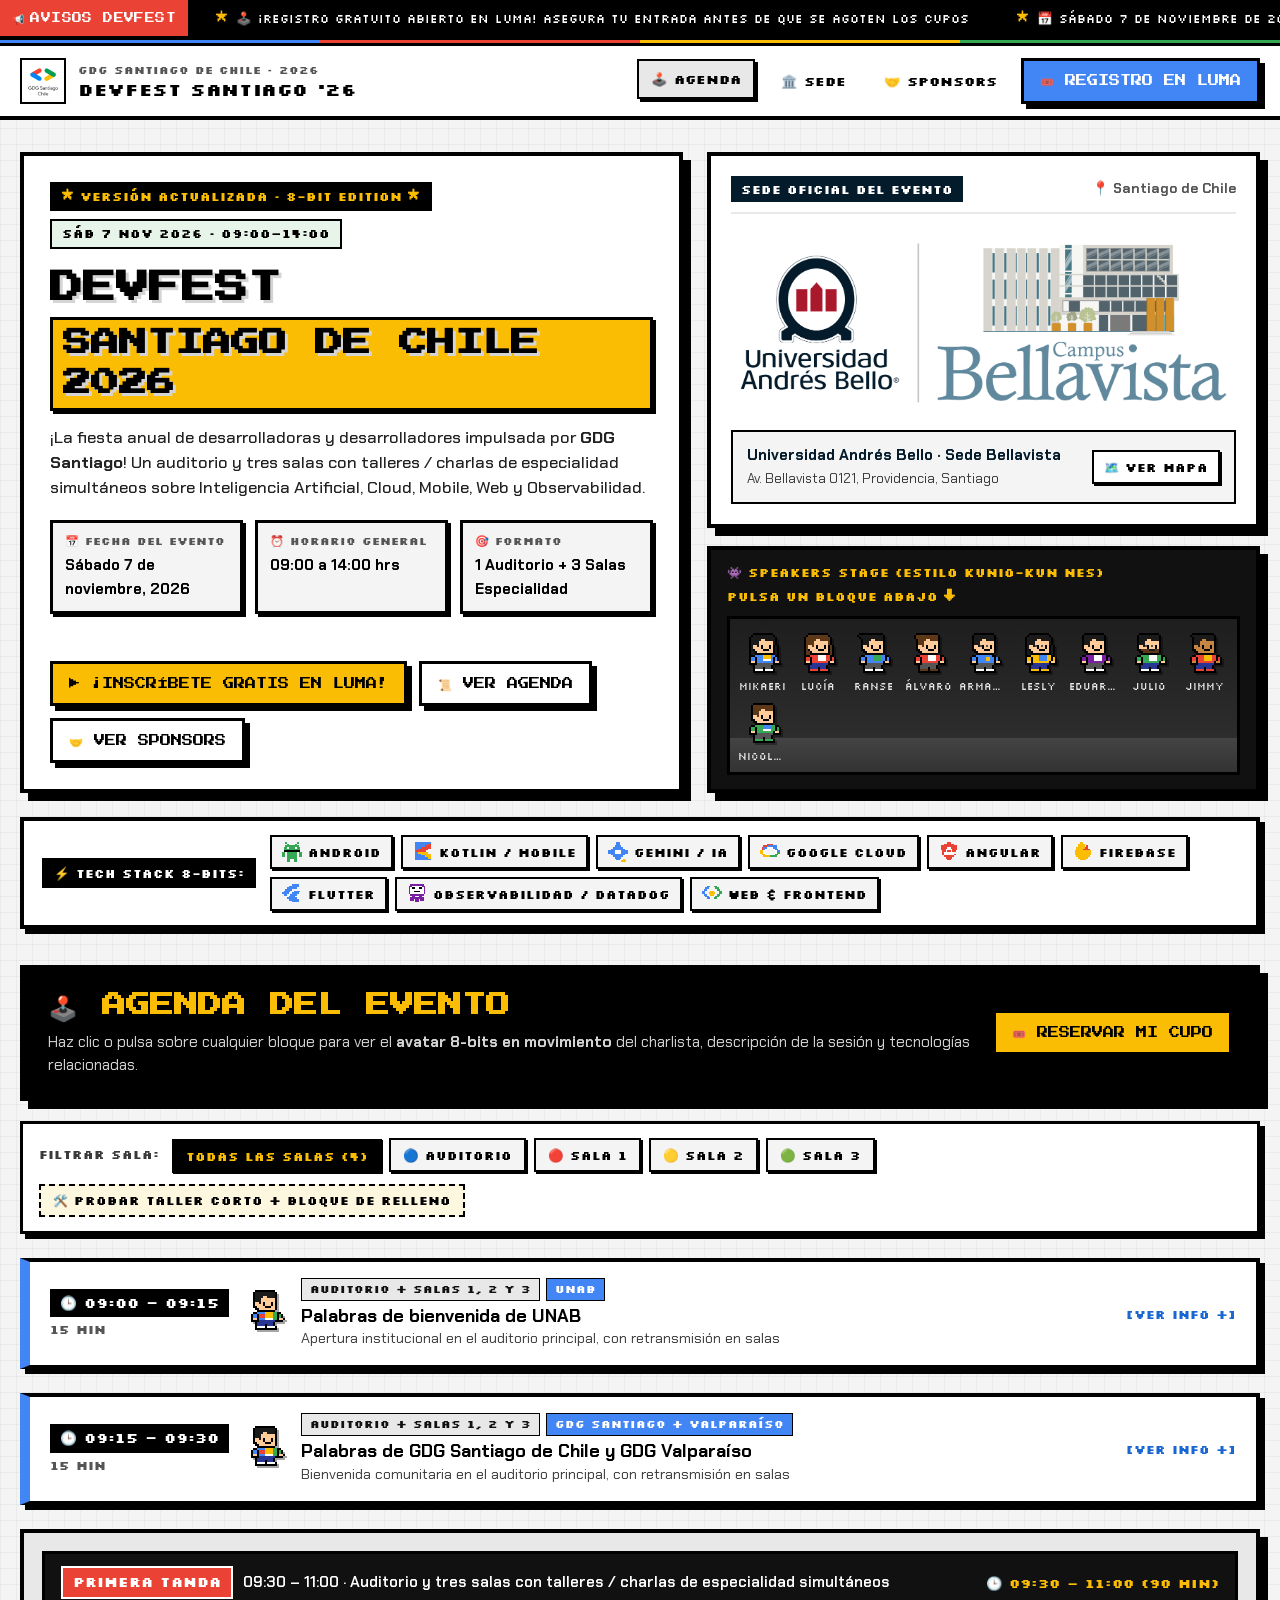
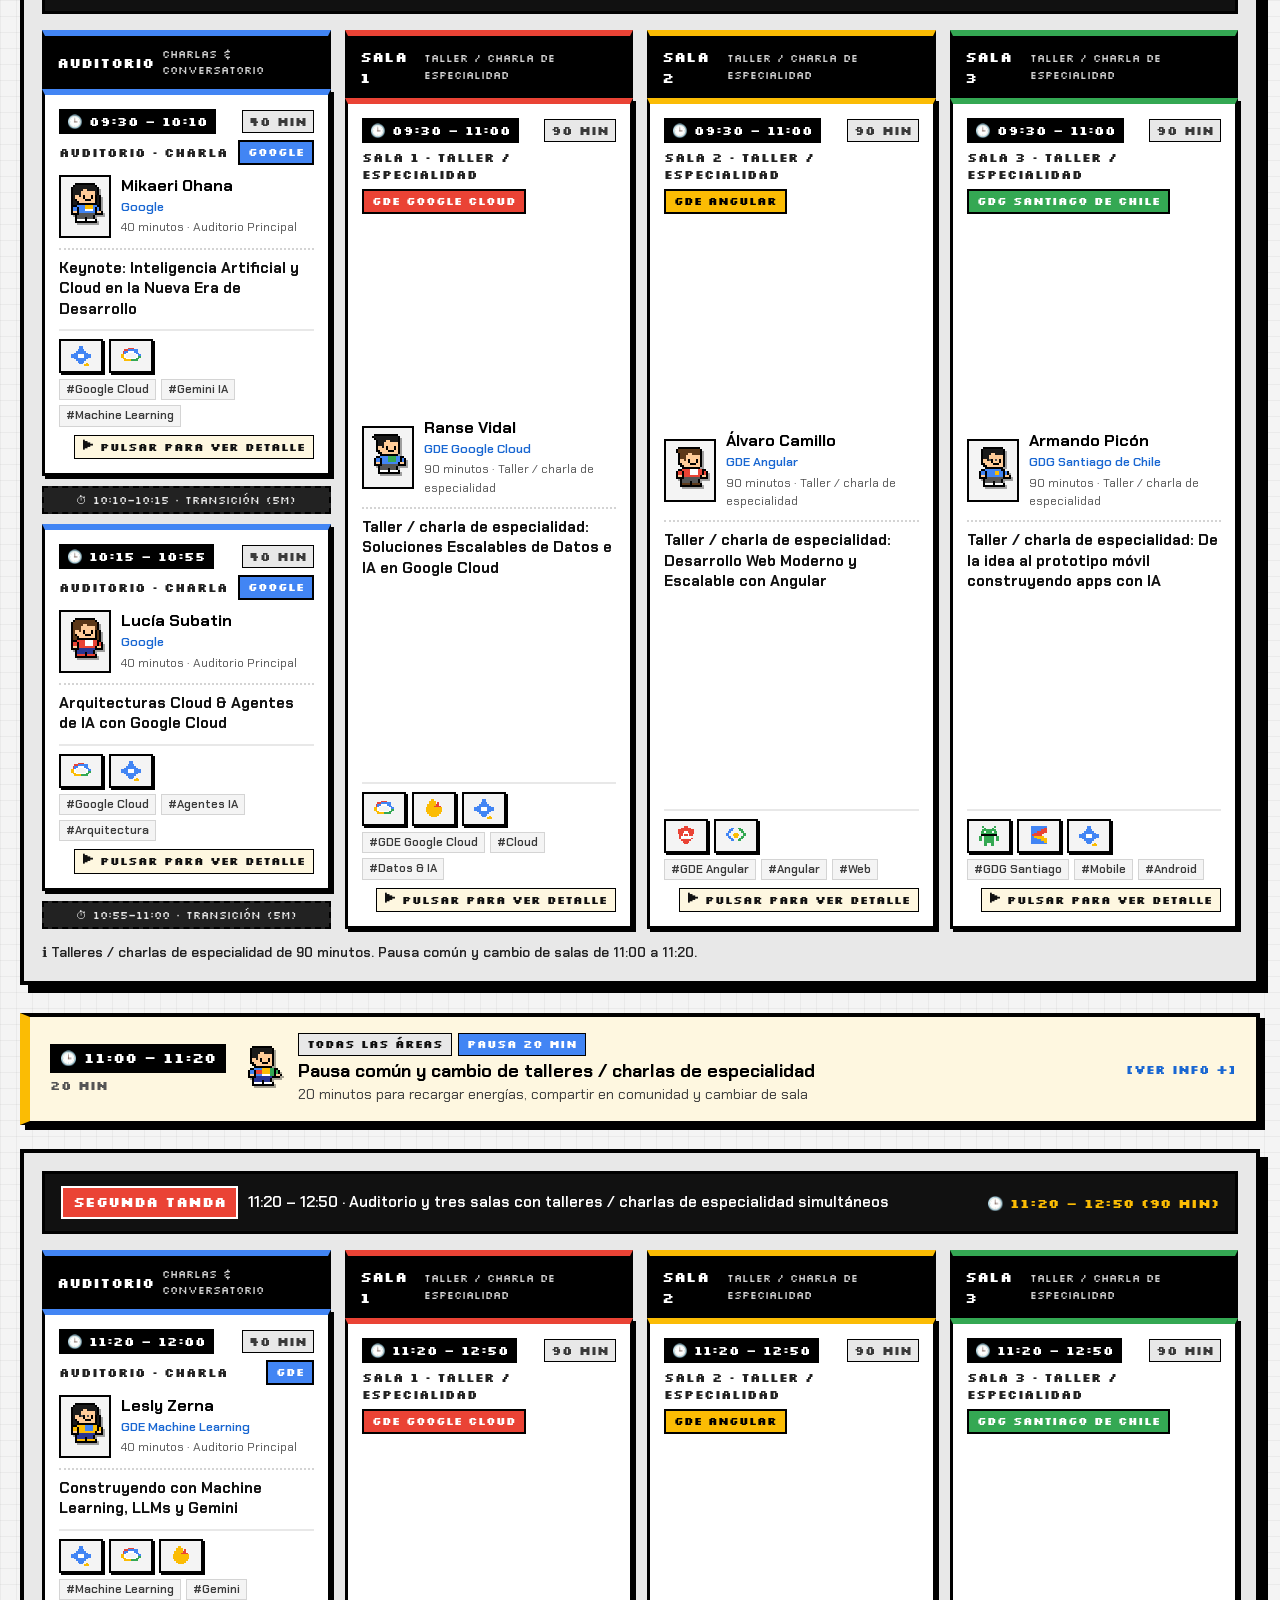
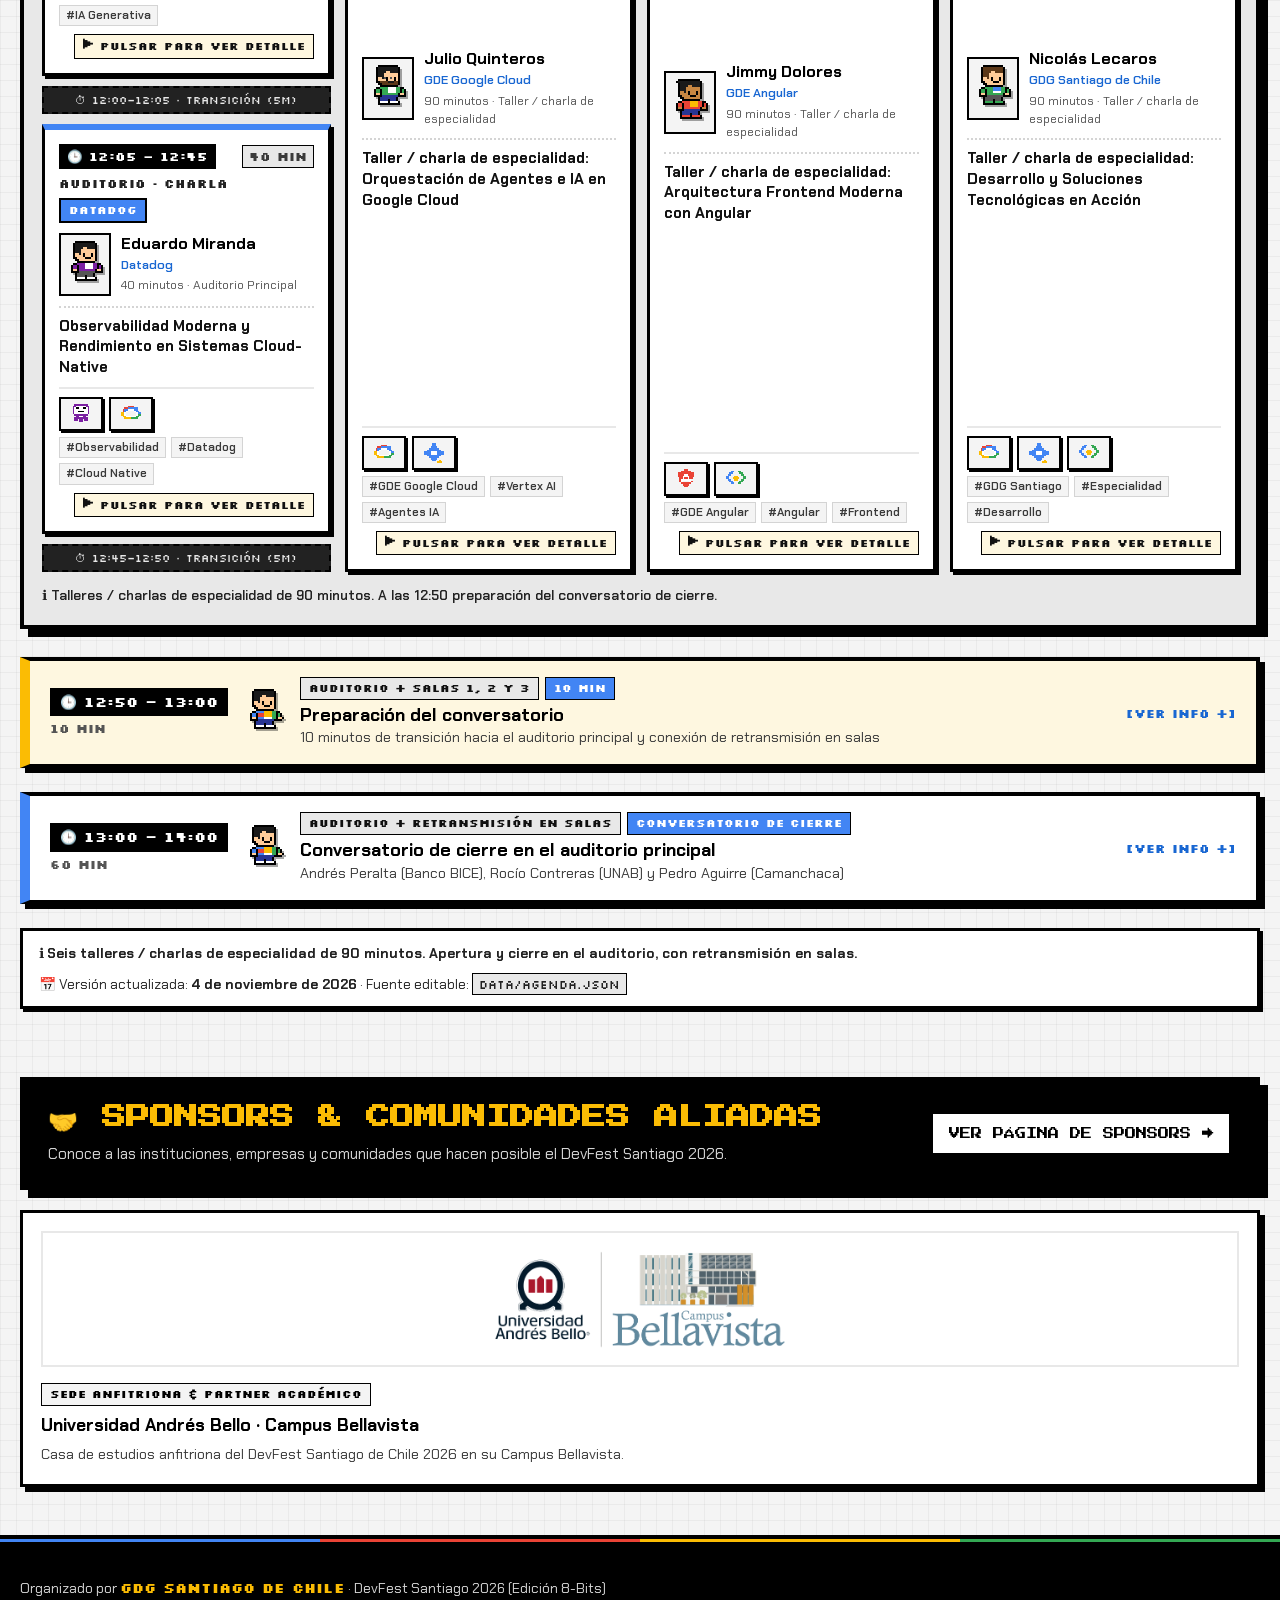
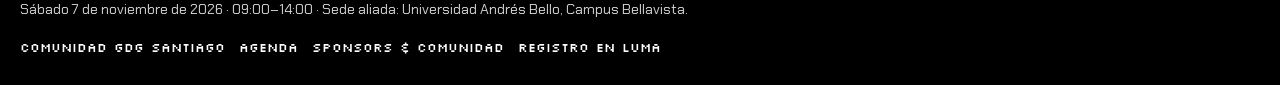
==== commit e70a0576: "feat(agenda): externalize schedule to data/agenda.json and update 4 Nov 2026 program" ====
--- a/index.html
+++ b/index.html
@@ -62,7 +62,7 @@
         <div class="hero-arcade-box">
           <div>
             <div class="hero-topline-badges">
-              <span class="pixel-status-pill">★ VERSIÓN PRELIMINAR · 8-BIT EDITION ★</span>
+              <span class="pixel-status-pill">★ VERSIÓN ACTUALIZADA · 8-BIT EDITION ★</span>
               <span class="pixel-date-pill">SÁB 7 NOV 2026 · 09:00–14:00</span>
             </div>
 
@@ -73,7 +73,7 @@
 
             <p class="hero-lead">
               ¡La fiesta anual de desarrolladoras y desarrolladores impulsada por <strong>GDG Santiago</strong>!
-              Un auditorio principal de charlas + tres salas con talleres prácticos simultáneos sobre
+              Un auditorio y tres salas con talleres / charlas de especialidad simultáneos sobre
               Inteligencia Artificial, Cloud, Mobile, Web y Observabilidad.
             </p>
 
@@ -88,7 +88,7 @@
               </div>
               <div class="meta-pixel-card">
                 <span class="meta-pixel-label">🎯 FORMATO</span>
-                <span class="meta-pixel-value">1 Auditorio + 3 Salas Talleres</span>
+                <span class="meta-pixel-value">1 Auditorio + 3 Salas Especialidad</span>
               </div>
             </div>
           </div>
@@ -193,13 +193,13 @@
           type="button"
           class="asymmetric-demo-btn"
           id="toggle-asymmetric-demo"
-          title="Previsualiza cómo se adapta la agenda si algún taller dura menos de 120 minutos y se agrega un bloque de relleno"
+          title="Previsualiza cómo se adapta la agenda si algún taller dura menos de 90 minutos y se agrega un bloque de relleno"
         >
           🛠️ PROBAR TALLER CORTO + BLOQUE DE RELLENO
         </button>
       </div>
 
-      <!-- Contenedor dinámico donde se renderizan Apertura, Tanda 1, Pausa, Tanda 2 y Cierre -->
+      <!-- Contenedor dinámico donde se renderiza el programa desde data/agenda.json -->
       <div id="schedule-root"></div>
     </section>
 
--- a/css/styles.css
+++ b/css/styles.css
@@ -1285,6 +1285,29 @@
   color: var(--bw-gray-800);
 }
 
+.schedule-meta-footer {
+  background-color: var(--bw-white);
+  border: 3px solid var(--bw-black);
+  box-shadow: var(--pixel-shadow-sm);
+  padding: 12px 16px;
+  margin-top: 8px;
+  display: flex;
+  align-items: center;
+  justify-content: space-between;
+  flex-wrap: wrap;
+  gap: 10px;
+  font-size: 0.86rem;
+  color: var(--bw-gray-800);
+}
+
+.schedule-meta-footer code {
+  font-family: var(--font-arcade);
+  font-size: 0.78rem;
+  background-color: var(--bw-gray-200);
+  padding: 2px 6px;
+  border: 1px solid var(--bw-black);
+}
+
 /* ==========================================================================
    6. MODAL INTERACTIVO 8-BITS (DETALLE DE CHARLA + AVATAR EN MOVIMIENTO)
    ========================================================================== */
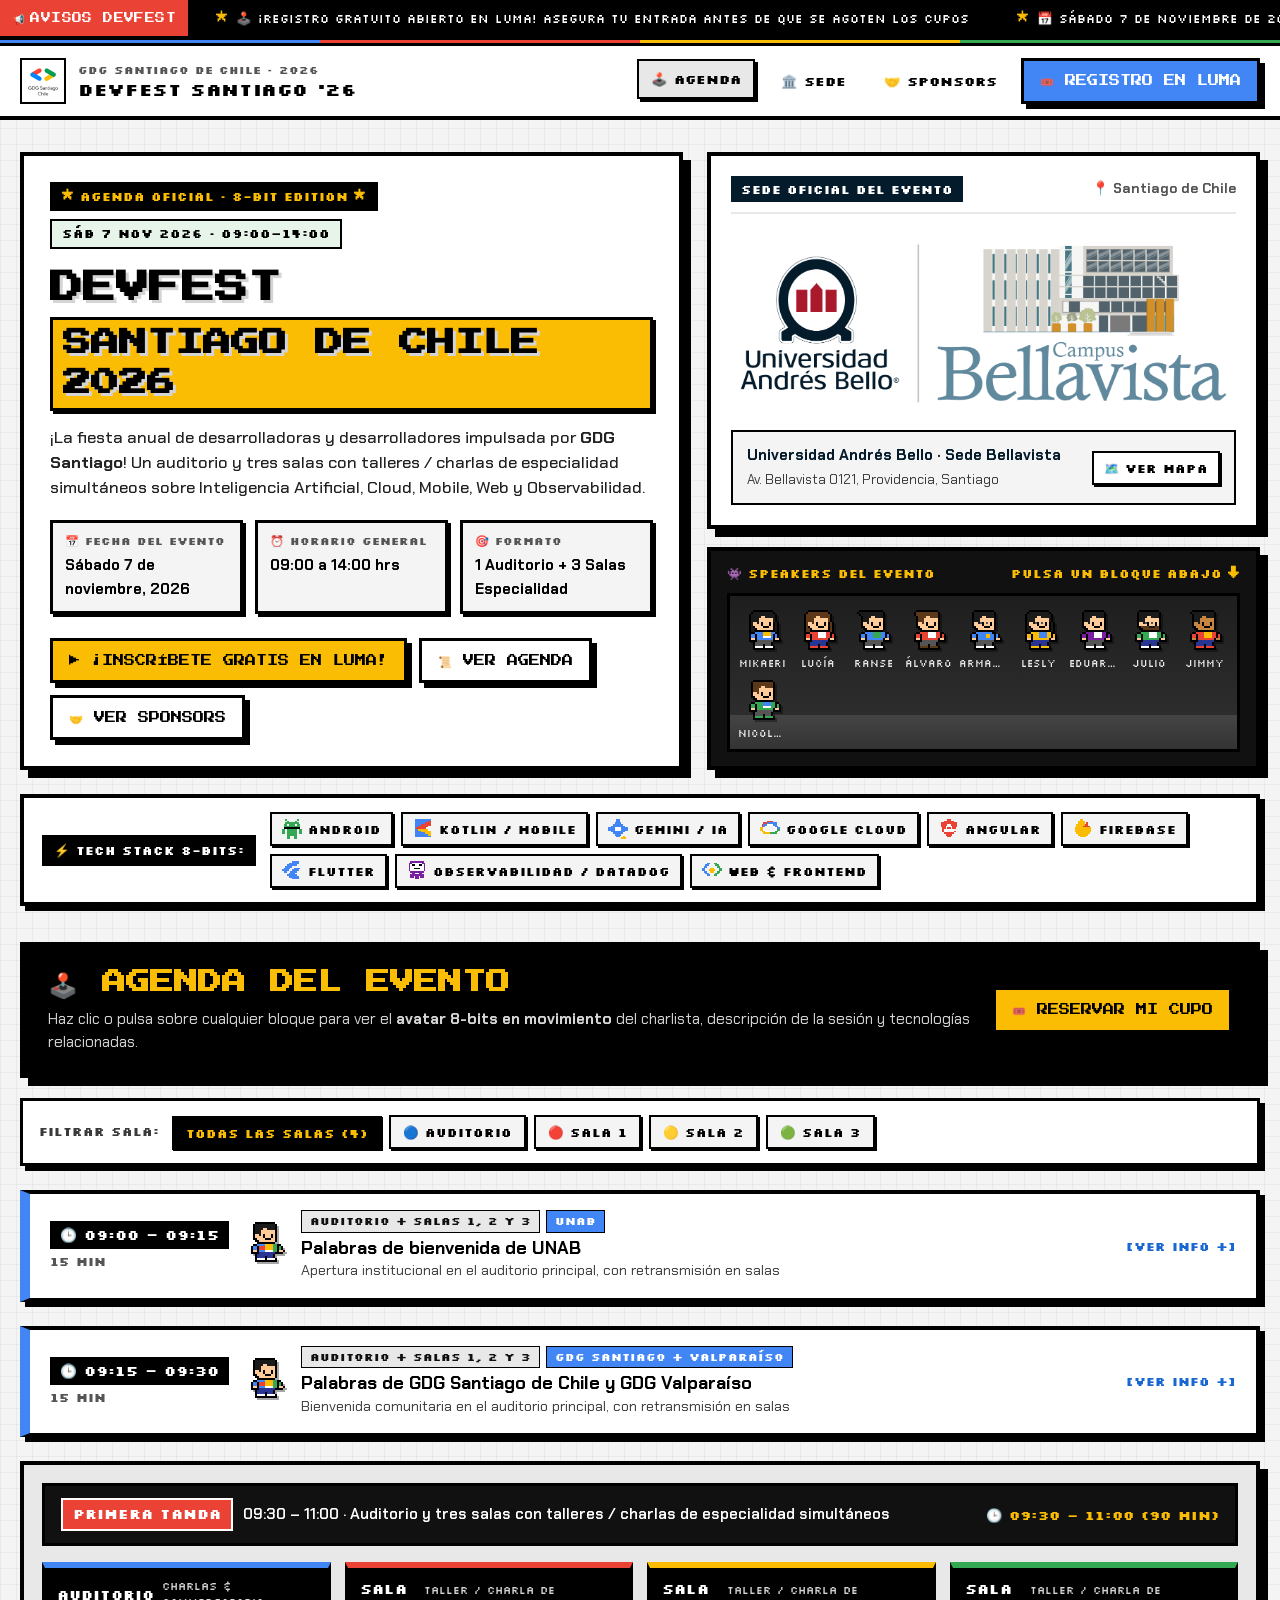
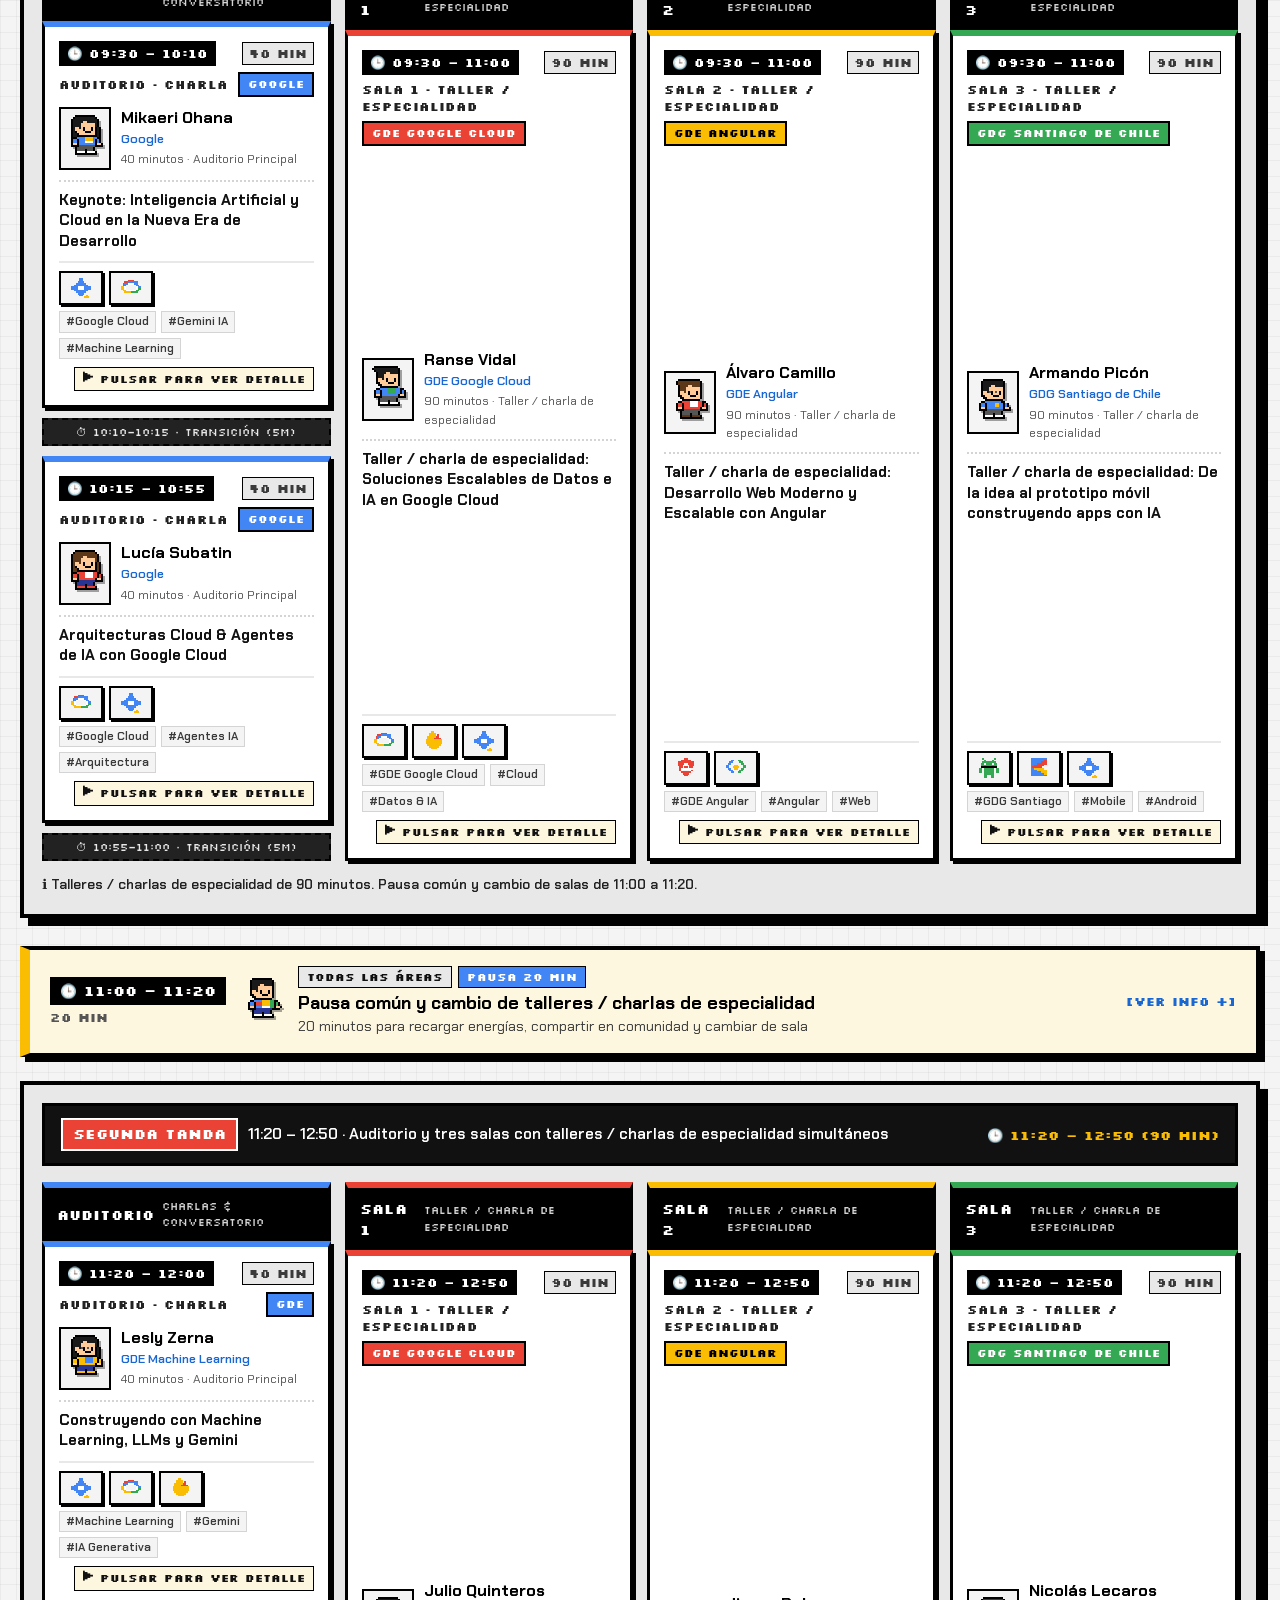
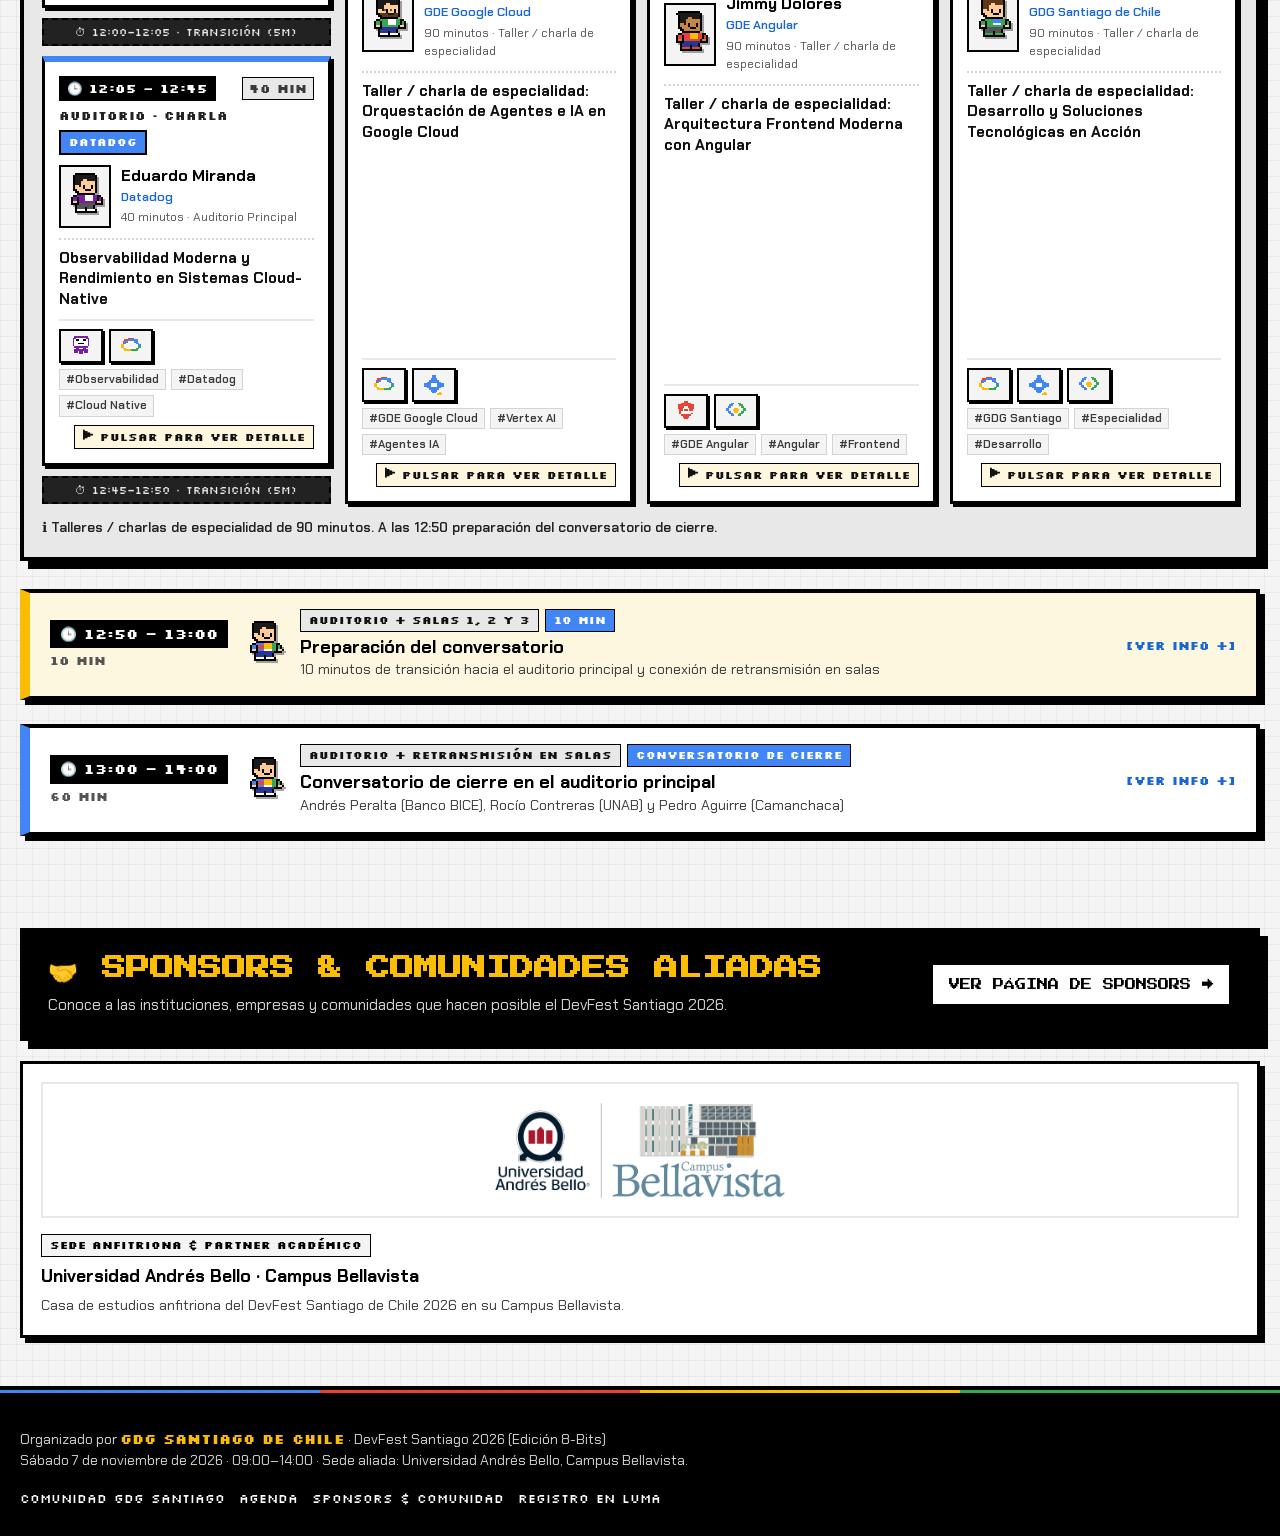
==== commit 54df5ac7: "chore(ui): remove internal demo controls and metadata footer for final user view" ====
--- a/index.html
+++ b/index.html
@@ -62,7 +62,7 @@
         <div class="hero-arcade-box">
           <div>
             <div class="hero-topline-badges">
-              <span class="pixel-status-pill">★ VERSIÓN ACTUALIZADA · 8-BIT EDITION ★</span>
+              <span class="pixel-status-pill">★ AGENDA OFICIAL · 8-BIT EDITION ★</span>
               <span class="pixel-date-pill">SÁB 7 NOV 2026 · 09:00–14:00</span>
             </div>
 
@@ -139,10 +139,10 @@
             </div>
           </div>
 
-          <!-- Escenario de Personajes 8-Bits inspirados en Kunio-kun (NES) -->
+          <!-- Escenario de Personajes 8-Bits -->
           <div class="kunio-parade-box" aria-label="Personajes 8-bits de los speakers">
             <div class="kunio-parade-header">
-              <span>👾 SPEAKERS STAGE (ESTILO KUNIO-KUN NES)</span>
+              <span>👾 SPEAKERS DEL EVENTO</span>
               <span>PULSA UN BLOQUE ABAJO ↓</span>
             </div>
             <div class="kunio-parade-stage" id="hero-kunio-parade">
@@ -178,7 +178,7 @@
         </a>
       </div>
 
-      <!-- Controles de filtrado por Sala y prueba de bloques asimétricos -->
+      <!-- Controles de filtrado por Sala -->
       <div class="schedule-toolbar">
         <div class="room-filters" role="tablist" aria-label="Filtrar agenda por sala">
           <span class="filter-label">FILTRAR SALA:</span>
@@ -188,15 +188,6 @@
           <button type="button" class="room-filter-btn" data-room-filter="sala2">🟡 SALA 2</button>
           <button type="button" class="room-filter-btn" data-room-filter="sala3">🟢 SALA 3</button>
         </div>
-
-        <button
-          type="button"
-          class="asymmetric-demo-btn"
-          id="toggle-asymmetric-demo"
-          title="Previsualiza cómo se adapta la agenda si algún taller dura menos de 90 minutos y se agrega un bloque de relleno"
-        >
-          🛠️ PROBAR TALLER CORTO + BLOQUE DE RELLENO
-        </button>
       </div>
 
       <!-- Contenedor dinámico donde se renderiza el programa desde data/agenda.json -->
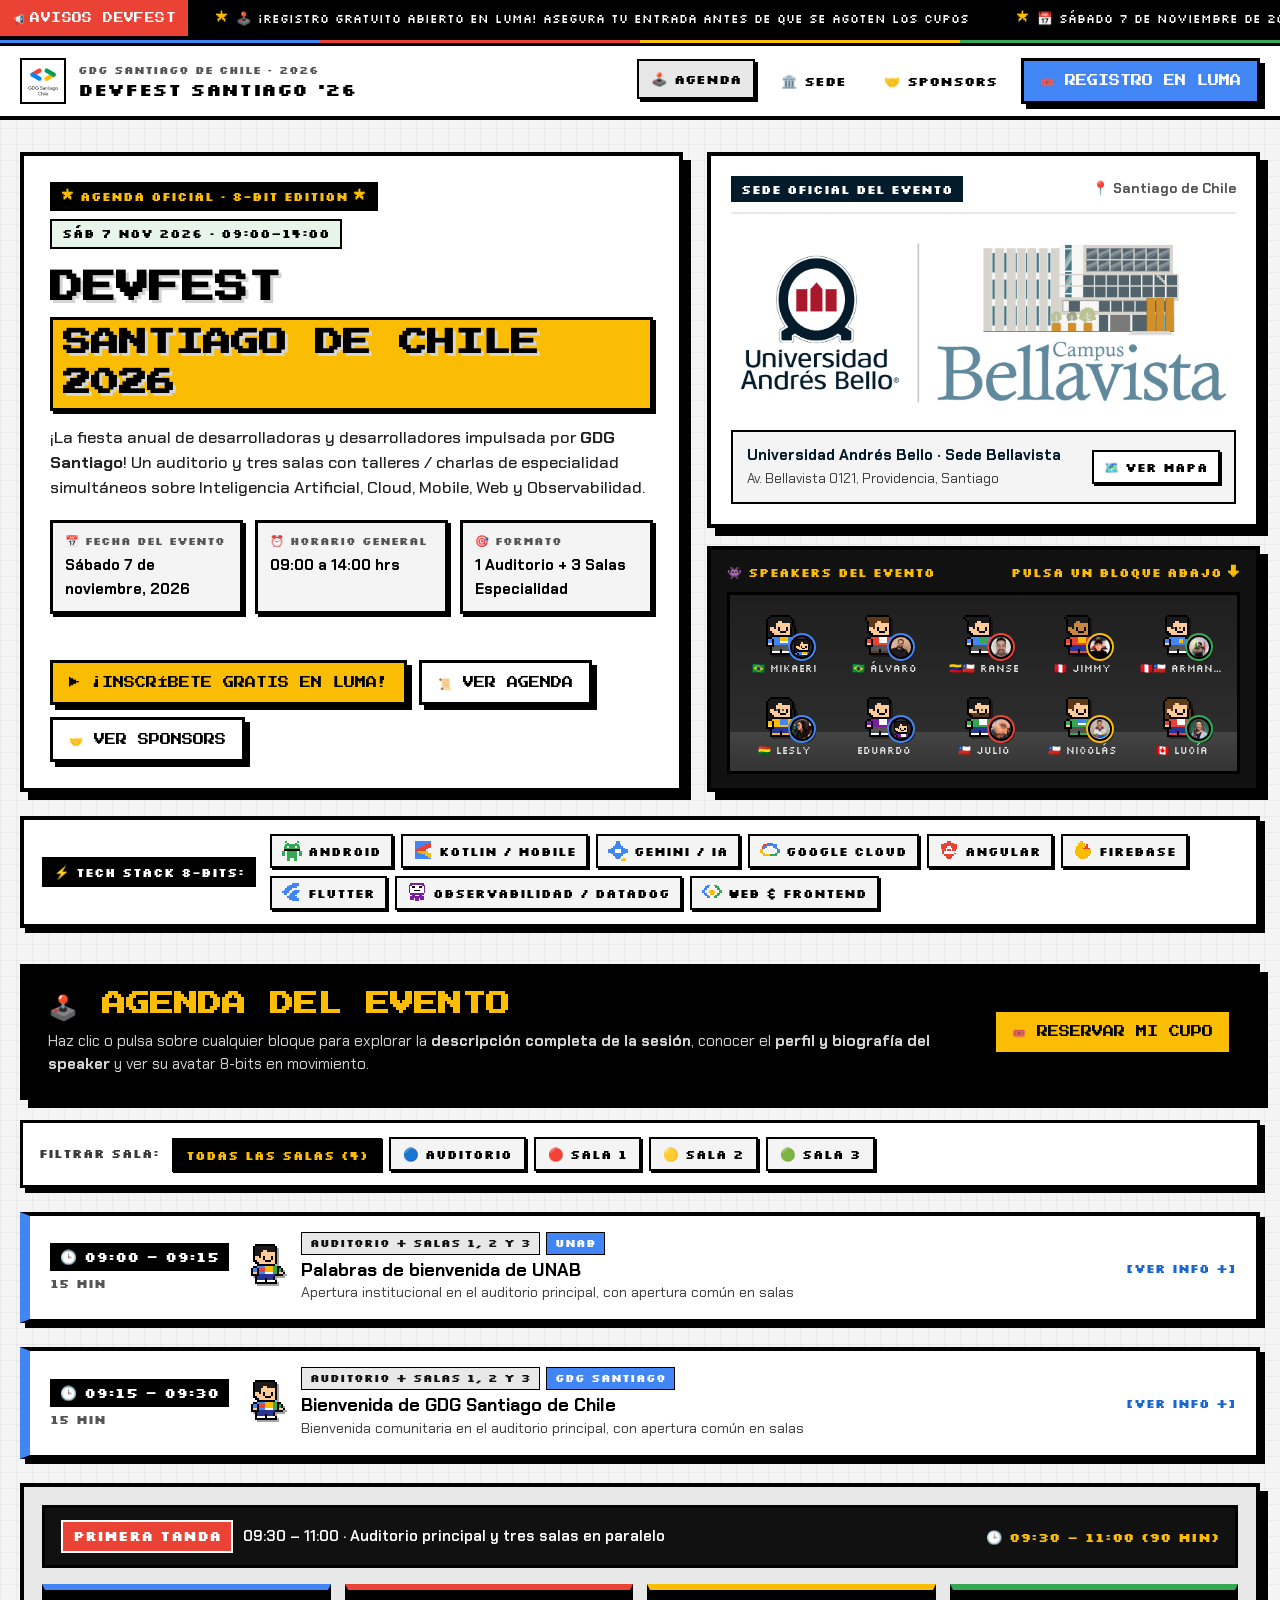
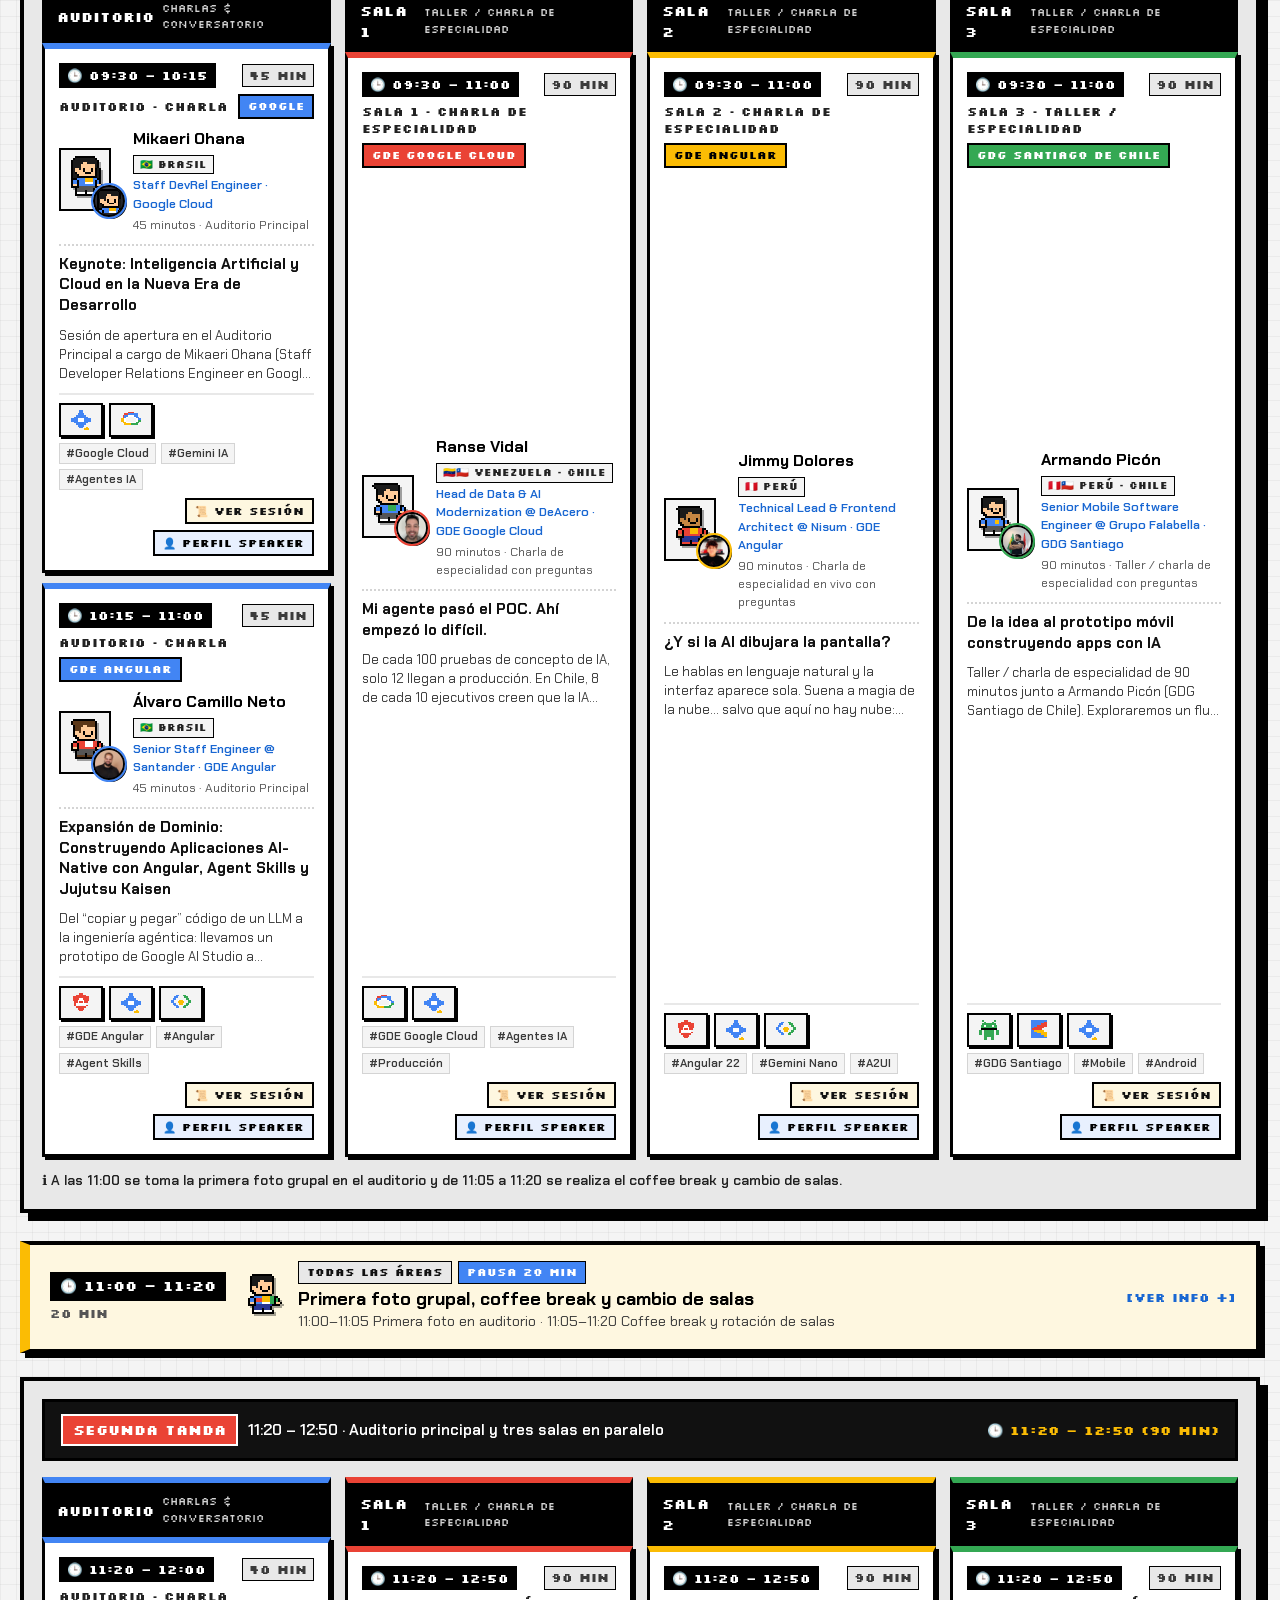
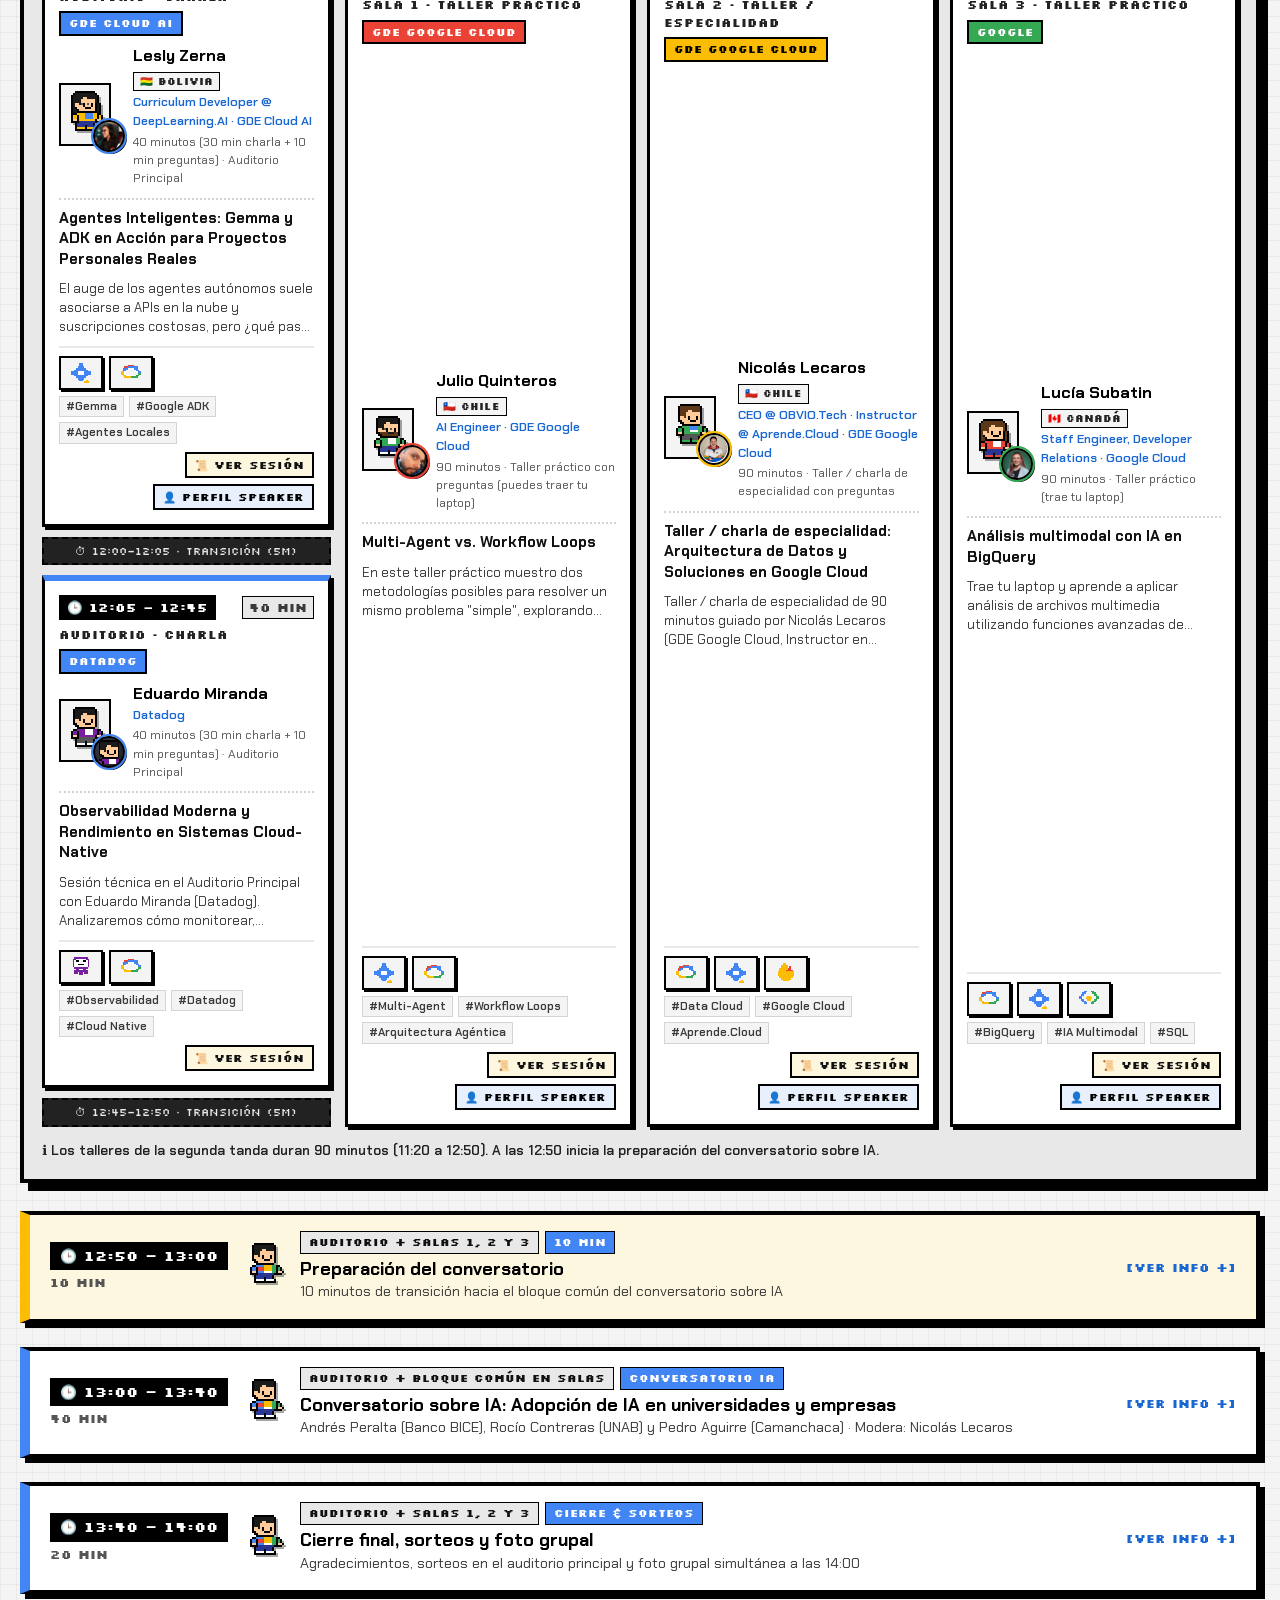
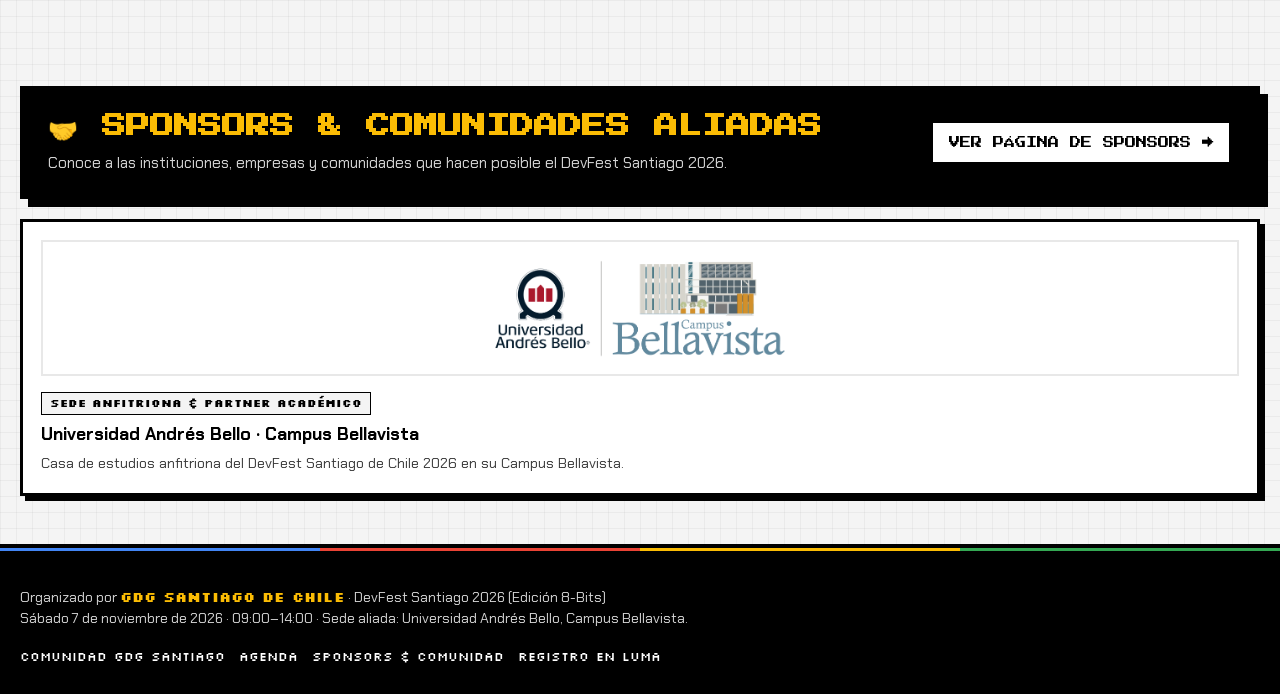
==== commit 5e02a2ce: "Actualizar agenda oficial, fotos de speakers y descripciones de sesiones" ====
--- a/index.html
+++ b/index.html
@@ -169,8 +169,8 @@
         <div class="section-title-group">
           <h2>🕹️ AGENDA DEL EVENTO</h2>
           <p>
-            Haz clic o pulsa sobre cualquier bloque para ver el <strong>avatar 8-bits en movimiento</strong> del charlista,
-            descripción de la sesión y tecnologías relacionadas.
+            Haz clic o pulsa sobre cualquier bloque para explorar la <strong>descripción completa de la sesión</strong>,
+            conocer el <strong>perfil y biografía del speaker</strong> y ver su avatar 8-bits en movimiento.
           </p>
         </div>
         <a href="https://luma.com/7p4i60n3" target="_blank" rel="noopener noreferrer" class="btn-8bit btn-8bit-yellow">
--- a/css/styles.css
+++ b/css/styles.css
@@ -564,8 +564,8 @@
 
 .kunio-parade-stage {
   display: grid;
-  grid-template-columns: repeat(9, minmax(0, 1fr));
-  gap: 6px;
+  grid-template-columns: repeat(5, minmax(0, 1fr));
+  gap: 8px 6px;
   background: linear-gradient(180deg, #1E1E1E 0%, #2D2D2D 78%, #444444 78%, #333333 100%);
   border: 3px solid var(--bw-black);
   padding: 12px 8px 8px;
@@ -577,6 +577,33 @@
   align-items: center;
   gap: 4px;
   min-width: 0;
+  background: transparent;
+  border: 2px solid transparent;
+  padding: 4px 2px;
+  cursor: pointer;
+  color: inherit;
+  transition: transform 0.1s steps(2), background-color 0.1s, border-color 0.1s;
+}
+
+.kunio-stage-card:hover {
+  background-color: rgba(255, 255, 255, 0.08);
+  border-color: var(--gdg-yellow);
+  transform: translateY(-2px);
+}
+
+.kunio-stage-visual {
+  position: relative;
+  display: inline-flex;
+  align-items: center;
+  justify-content: center;
+  padding-right: 10px;
+}
+
+.kunio-stage-visual .speaker-photo-circle {
+  position: absolute;
+  right: -4px;
+  bottom: -2px;
+  z-index: 2;
 }
 
 .kunio-stage-name {
@@ -588,6 +615,76 @@
   overflow: hidden;
   text-overflow: ellipsis;
   white-space: nowrap;
+}
+
+/* Medallones circulares de foto de speaker (24x24, 32x32, 36x36, 72x72) + Fallback 8-Bit */
+.speaker-photo-circle {
+  display: inline-flex;
+  align-items: center;
+  justify-content: center;
+  border-radius: 50%;
+  overflow: hidden;
+  border: 2px solid var(--bw-black);
+  background: radial-gradient(circle at 35% 30%, #3A3F50 0%, #1A1A1A 100%);
+  box-shadow: 2px 2px 0px var(--bw-black);
+  flex-shrink: 0;
+  position: relative;
+  transition: transform 0.12s steps(2), box-shadow 0.12s steps(2);
+}
+
+.circle-accent-blue { outline: 2px solid var(--gdg-blue); }
+.circle-accent-red { outline: 2px solid var(--gdg-red); }
+.circle-accent-yellow { outline: 2px solid var(--gdg-yellow); }
+.circle-accent-green { outline: 2px solid var(--gdg-green); }
+
+.circle-24 { width: 24px; height: 24px; }
+.circle-32 { width: 32px; height: 32px; }
+.circle-36 { width: 36px; height: 36px; }
+.circle-72 {
+  width: 76px;
+  height: 76px;
+  border-width: 3px;
+  box-shadow: 4px 4px 0px var(--bw-black);
+}
+
+.speaker-circle-img {
+  width: 100%;
+  height: 100%;
+  object-fit: cover;
+  display: block;
+  image-rendering: auto;
+}
+
+.speaker-circle-fallback {
+  display: none;
+  width: 100%;
+  height: 100%;
+  align-items: center;
+  justify-content: center;
+  padding: 2px;
+}
+
+.speaker-photo-circle.is-fallback .speaker-circle-img {
+  display: none;
+}
+
+.speaker-photo-circle.is-fallback .speaker-circle-fallback {
+  display: inline-flex;
+}
+
+.kunio-headshot-wrap {
+  width: 100%;
+  height: 100%;
+  display: inline-flex;
+  align-items: center;
+  justify-content: center;
+}
+
+.kunio-headshot-svg {
+  width: 100%;
+  height: 100%;
+  image-rendering: pixelated;
+  image-rendering: crisp-edges;
 }
 
 /* Animación de sprites estilo Kunio-kun NES (2 frames + caminata) */
@@ -1167,6 +1264,15 @@
   gap: 10px;
 }
 
+.block-avatar-combo {
+  position: relative;
+  display: inline-flex;
+  align-items: center;
+  flex-shrink: 0;
+  padding-right: 12px;
+  padding-bottom: 4px;
+}
+
 .block-avatar-frame {
   background-color: var(--bw-gray-100);
   border: 2px solid var(--bw-black);
@@ -1174,17 +1280,46 @@
   flex-shrink: 0;
 }
 
+.block-avatar-combo .speaker-photo-circle {
+  position: absolute;
+  right: -2px;
+  bottom: -2px;
+  z-index: 2;
+}
+
+.schedule-block-card:hover .block-avatar-combo .speaker-photo-circle {
+  transform: scale(1.12);
+}
+
 .block-speaker-meta {
   min-width: 0;
   flex: 1;
 }
 
+.speaker-name-wrap {
+  display: flex;
+  align-items: center;
+  flex-wrap: wrap;
+  gap: 6px;
+}
+
 .block-speaker-name {
   font-size: 1rem;
   font-weight: 700;
   color: var(--bw-black);
   line-height: 1.25;
   overflow-wrap: break-word;
+}
+
+.speaker-country-pill {
+  font-family: var(--font-arcade);
+  font-size: 0.65rem;
+  font-weight: 700;
+  background-color: var(--bw-gray-100);
+  color: var(--bw-gray-800);
+  border: 1px solid var(--bw-black);
+  padding: 1px 6px;
+  white-space: nowrap;
 }
 
 .block-panelists-list {
@@ -1227,6 +1362,16 @@
   border-top: 2px dotted var(--bw-gray-300);
   padding-top: 8px;
   overflow-wrap: break-word;
+}
+
+.block-talk-excerpt {
+  font-size: 0.82rem;
+  color: var(--bw-gray-700);
+  line-height: 1.45;
+  display: -webkit-box;
+  -webkit-line-clamp: 3;
+  -webkit-box-orient: vertical;
+  overflow: hidden;
 }
 
 .block-card-footer {
@@ -1260,22 +1405,41 @@
 
 .block-cta-row {
   display: flex;
+  flex-wrap: wrap;
+  gap: 6px;
   justify-content: flex-end;
 }
 
 .press-start-hint {
   font-family: var(--font-arcade);
   font-weight: 700;
-  font-size: 0.68rem;
+  font-size: 0.66rem;
   color: var(--bw-gray-900);
   background-color: var(--gdg-yellow-soft);
-  padding: 3px 8px;
-  border: 1px solid var(--bw-black);
-}
-
-.schedule-block-card:hover .press-start-hint {
+  padding: 4px 8px;
+  border: 2px solid var(--bw-black);
+  cursor: pointer;
+  transition: transform 0.08s steps(2), background-color 0.1s;
+}
+
+.btn-card-speaker {
+  background-color: var(--gdg-blue-soft);
+  color: var(--bw-black);
+}
+
+.btn-card-tab:hover {
+  transform: translate(-1px, -1px);
+  box-shadow: 2px 2px 0 var(--bw-black);
+}
+
+.schedule-block-card:hover .press-start-hint:not(.btn-card-speaker) {
   background-color: var(--gdg-yellow);
   color: var(--bw-black);
+}
+
+.btn-card-speaker:hover {
+  background-color: var(--gdg-blue) !important;
+  color: var(--bw-white) !important;
 }
 
 .tanda-footnote {
@@ -1425,7 +1589,8 @@
 
 .modal-room-chip,
 .modal-time-chip,
-.modal-affiliation-chip {
+.modal-affiliation-chip,
+.modal-country-chip {
   font-family: var(--font-arcade);
   font-size: 0.72rem;
   font-weight: 700;
@@ -1436,6 +1601,157 @@
 .modal-room-chip { background-color: var(--gdg-blue); color: var(--bw-white); }
 .modal-time-chip { background-color: var(--bw-black); color: var(--bw-white); }
 .modal-affiliation-chip { background-color: var(--gdg-yellow); color: var(--bw-black); }
+.modal-country-chip { background-color: var(--bw-white); color: var(--bw-black); }
+
+/* Barra de pestañas en el Modal (Sesión vs Perfil del Speaker) */
+.modal-tabs-bar {
+  display: grid;
+  grid-template-columns: repeat(2, 1fr);
+  gap: 10px;
+}
+
+.modal-tab-btn {
+  font-family: var(--font-arcade);
+  font-weight: 700;
+  font-size: 0.8rem;
+  padding: 10px 12px;
+  background-color: var(--bw-gray-200);
+  color: var(--bw-gray-800);
+  border: 3px solid var(--bw-black);
+  box-shadow: var(--pixel-shadow-sm);
+  cursor: pointer;
+  transition: transform 0.08s steps(2), background-color 0.1s;
+}
+
+.modal-tab-btn:hover {
+  background-color: var(--gdg-yellow-soft);
+  color: var(--bw-black);
+}
+
+.modal-tab-btn.active {
+  background-color: var(--bw-black);
+  color: var(--gdg-yellow);
+  transform: translate(2px, 2px);
+  box-shadow: 1px 1px 0px var(--bw-black);
+}
+
+.modal-tab-panel {
+  display: none;
+  flex-direction: column;
+  gap: 16px;
+}
+
+.modal-tab-panel.is-active {
+  display: flex;
+}
+
+.modal-speaker-row-inline {
+  display: flex;
+  align-items: center;
+  gap: 10px;
+  margin-top: 6px;
+}
+
+.modal-inline-bio-trigger {
+  margin-top: 10px;
+  font-family: var(--font-arcade);
+  font-size: 0.72rem;
+  font-weight: 700;
+  background-color: var(--gdg-blue-soft);
+  color: var(--bw-black);
+  border: 2px solid var(--bw-black);
+  box-shadow: 2px 2px 0px var(--bw-black);
+  padding: 5px 10px;
+  cursor: pointer;
+  display: inline-flex;
+  align-items: center;
+  gap: 6px;
+}
+
+.modal-inline-bio-trigger:hover {
+  background-color: var(--gdg-blue);
+  color: var(--bw-white);
+}
+
+/* Vista de Perfil del Speaker dentro del Modal */
+.modal-speaker-profile-hero {
+  display: grid;
+  grid-template-columns: auto 1fr;
+  gap: 18px;
+  align-items: center;
+  background-color: var(--bw-gray-100);
+  border: 3px solid var(--bw-black);
+  padding: 16px;
+  box-shadow: var(--pixel-shadow-sm);
+}
+
+.modal-speaker-dual-portraits {
+  display: flex;
+  align-items: center;
+  gap: 12px;
+  background: linear-gradient(180deg, #1E1E1E 0%, #333333 100%);
+  border: 3px solid var(--bw-black);
+  padding: 12px 14px;
+}
+
+.modal-speaker-mini-sprite {
+  display: flex;
+  align-items: center;
+  justify-content: center;
+}
+
+.modal-speaker-profile-name {
+  font-size: 1.35rem;
+  font-weight: 800;
+  color: var(--bw-black);
+  line-height: 1.25;
+  margin-bottom: 4px;
+}
+
+.modal-speaker-profile-role {
+  font-size: 0.95rem;
+  font-weight: 600;
+  color: var(--gdg-blue-dark);
+}
+
+.modal-speaker-links {
+  display: flex;
+  flex-wrap: wrap;
+  gap: 10px;
+  margin-top: 14px;
+}
+
+.btn-speaker-link {
+  font-size: 0.65rem;
+  padding: 8px 12px;
+  box-shadow: var(--pixel-shadow-sm);
+}
+
+.modal-speaker-session-summary {
+  background-color: var(--gdg-yellow-soft);
+  border: 3px solid var(--bw-black);
+  padding: 12px 14px;
+  display: flex;
+  align-items: center;
+  justify-content: space-between;
+  flex-wrap: wrap;
+  gap: 12px;
+}
+
+.modal-speaker-session-info {
+  display: flex;
+  flex-direction: column;
+  gap: 2px;
+  min-width: 0;
+  flex: 1 1 240px;
+}
+
+.modal-session-mini-label {
+  font-family: var(--font-arcade);
+  font-size: 0.68rem;
+  font-weight: 700;
+  color: var(--bw-gray-700);
+}
 
 .modal-talk-title {
   font-size: 1.25rem;
@@ -1804,10 +2120,10 @@
     box-shadow: var(--pixel-shadow-sm);
   }
 
-  /* Grilla de personajes Kunio-kun 3x3 en celular (sin scroll horizontal ni desbordes) */
+  /* Grilla de personajes Kunio-kun 5x2 en celular (sin scroll horizontal ni desbordes) */
   .kunio-parade-stage {
-    grid-template-columns: repeat(3, minmax(0, 1fr));
-    gap: 10px 6px;
+    grid-template-columns: repeat(5, minmax(0, 1fr));
+    gap: 10px 4px;
     padding: 10px 6px;
   }
 
@@ -1999,7 +2315,8 @@
     gap: 12px;
   }
 
-  .modal-arcade-stage {
+  .modal-arcade-stage,
+  .modal-speaker-profile-hero {
     grid-template-columns: 1fr;
     justify-items: center;
     text-align: center;
@@ -2007,6 +2324,21 @@
     gap: 12px;
   }
 
+  .modal-speaker-row-inline {
+    justify-content: center;
+    text-align: left;
+  }
+
+  .modal-tabs-bar {
+    grid-template-columns: 1fr;
+    gap: 6px;
+  }
+
+  .modal-tab-btn {
+    font-size: 0.74rem;
+    padding: 8px 10px;
+  }
+
   .modal-badges-top {
     justify-content: center;
   }
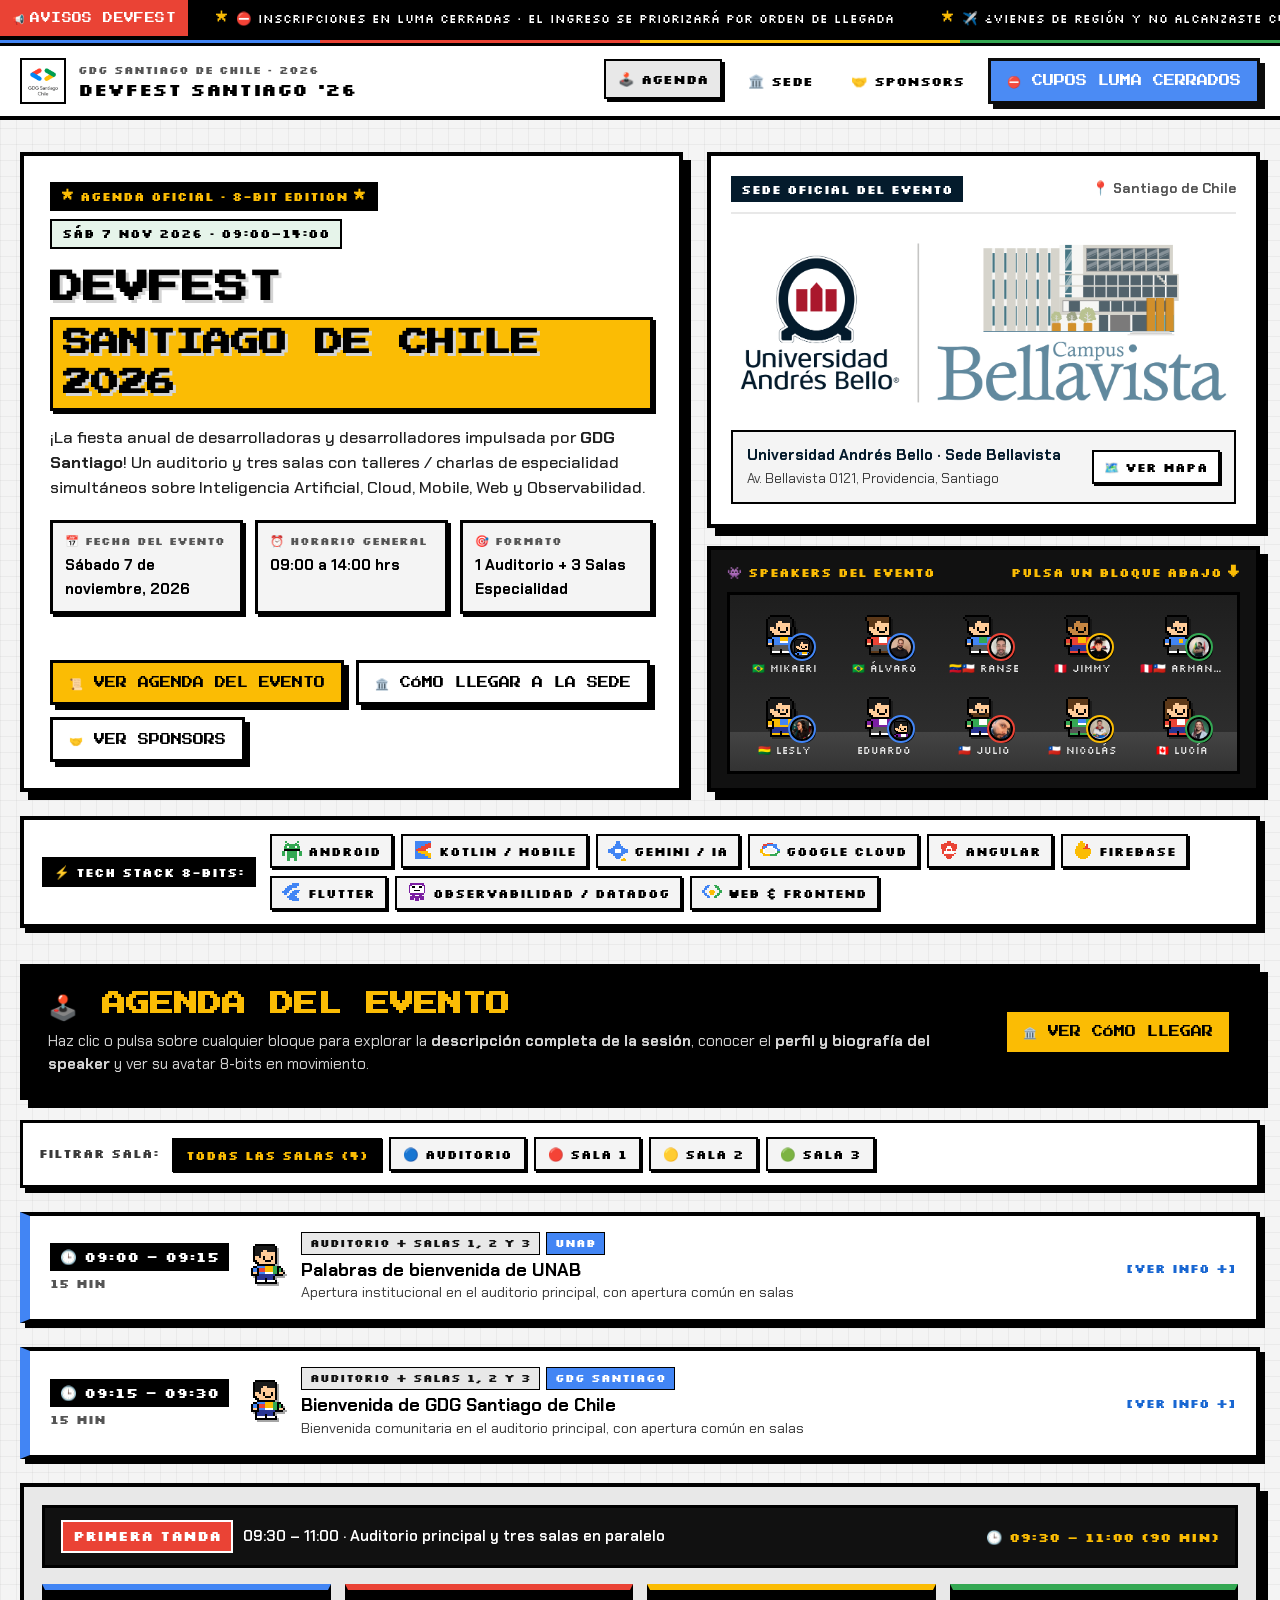
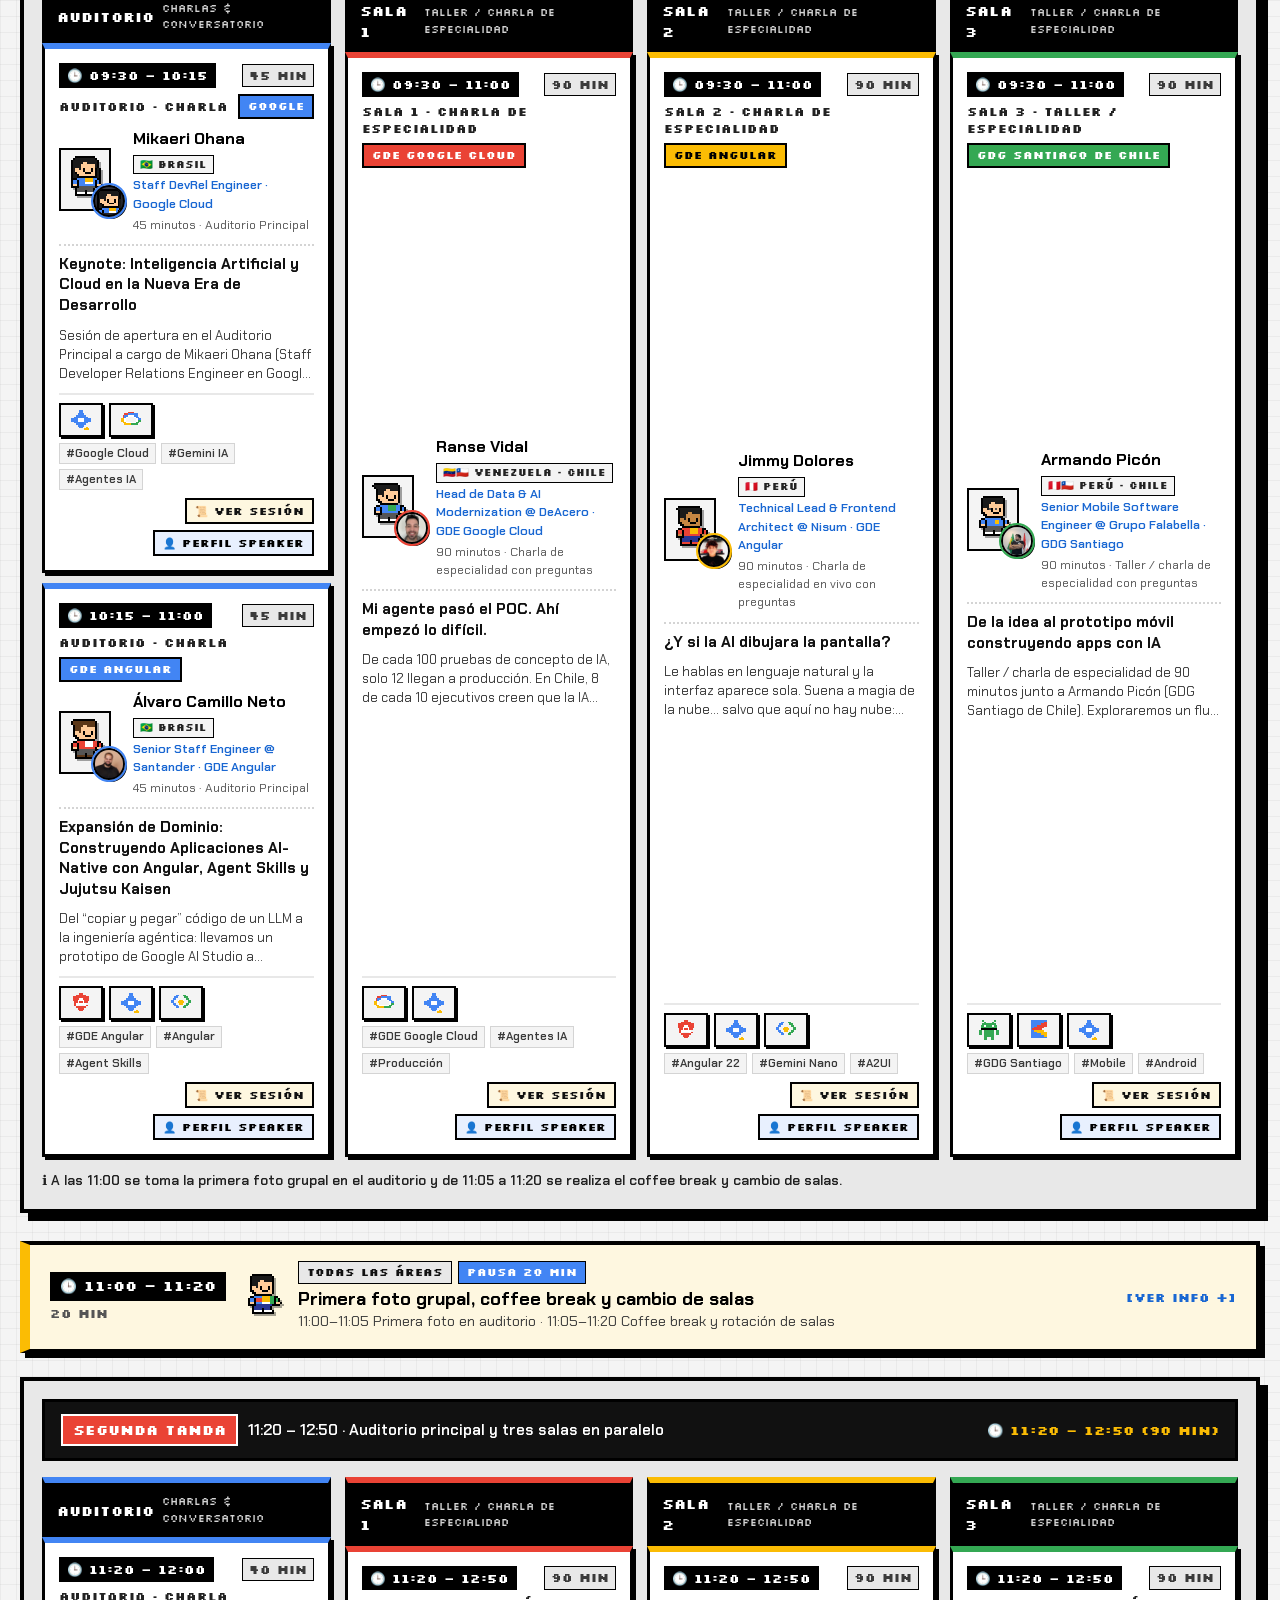
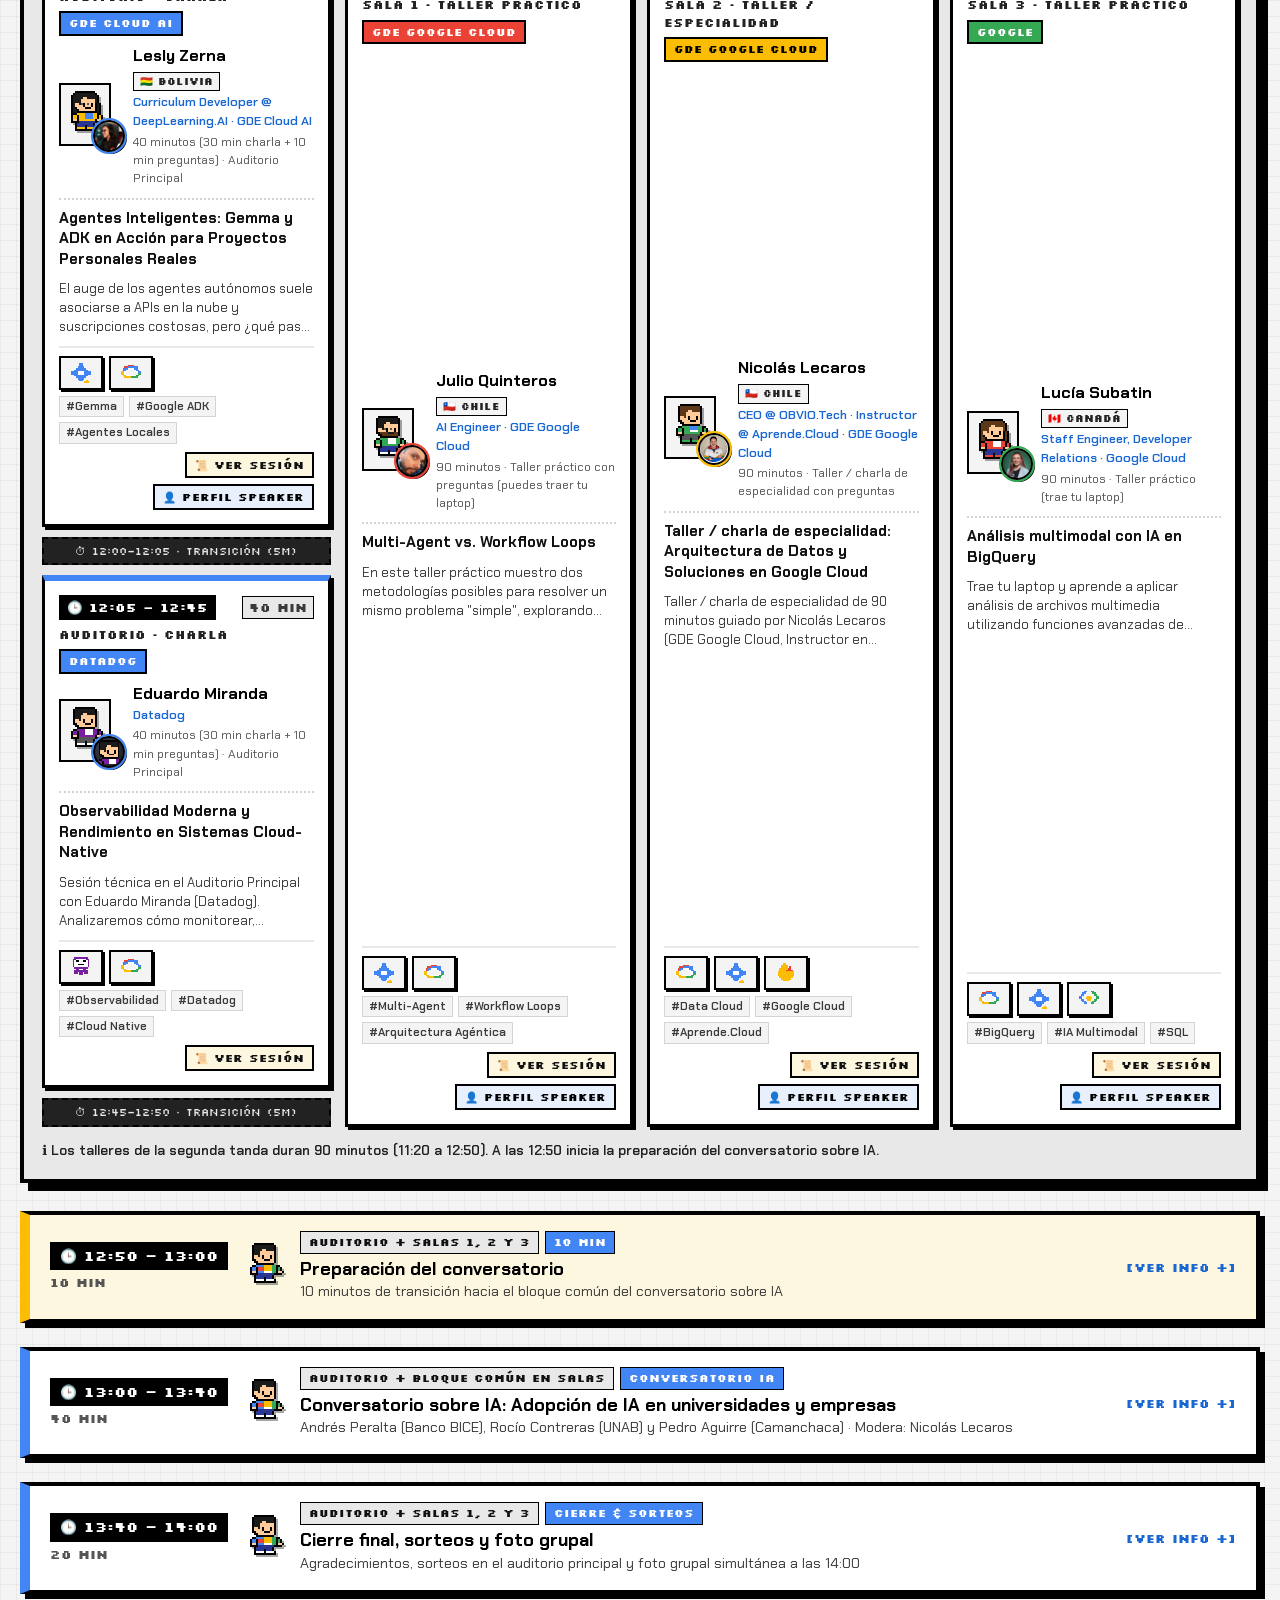
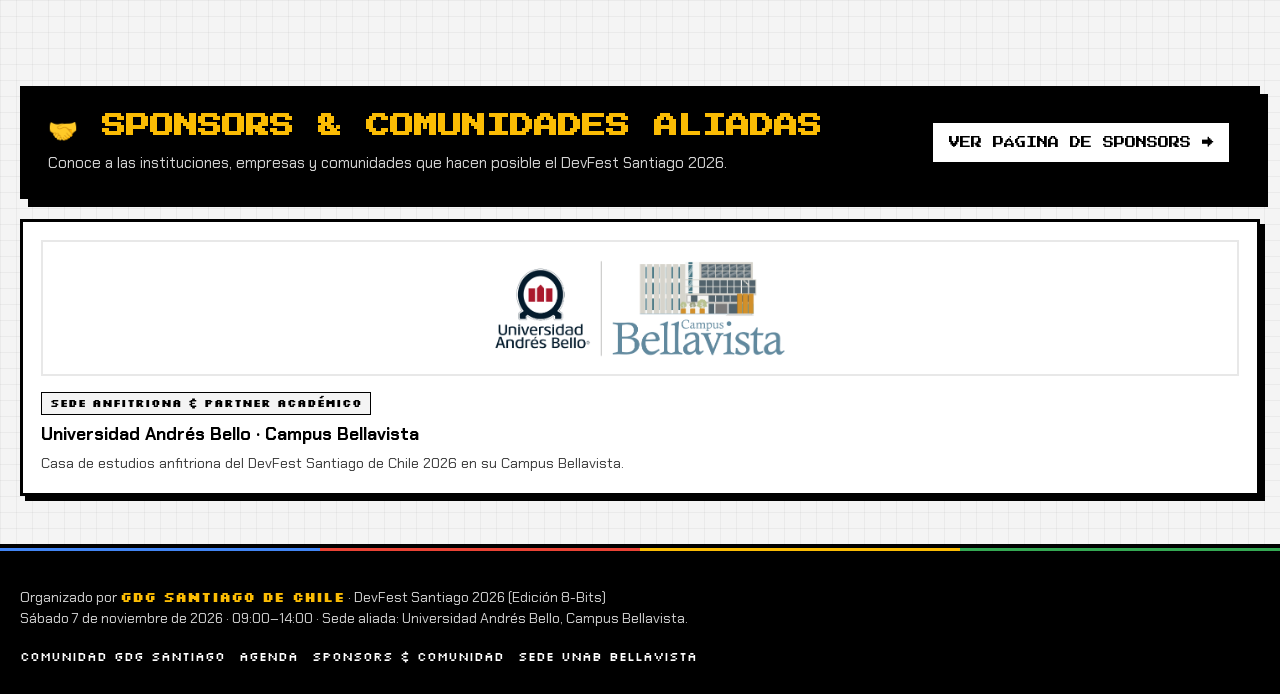
==== commit a0a07d7a: "Actualizar marquesina con cierre de Luma, ingreso por llegada y asistentes de regiones" ====
--- a/index.html
+++ b/index.html
@@ -47,9 +47,9 @@
         <a href="#agenda" class="nav-link-8bit active">🕹️ Agenda</a>
         <a href="#sede" class="nav-link-8bit">🏛️ Sede</a>
         <a href="sponsors.html" class="nav-link-8bit">🤝 Sponsors</a>
-        <a href="https://luma.com/7p4i60n3" target="_blank" rel="noopener noreferrer" class="btn-8bit btn-8bit-primary">
-          🎟️ REGISTRO EN LUMA
-        </a>
+        <span class="btn-8bit btn-8bit-primary" style="cursor: default; opacity: 0.95;" title="Inscripciones cerradas · Ingreso por orden de llegada">
+          ⛔ CUPOS LUMA CERRADOS
+        </span>
       </nav>
     </div>
   </header>
@@ -94,11 +94,11 @@
           </div>
 
           <div class="hero-cta-group">
-            <a href="https://luma.com/7p4i60n3" target="_blank" rel="noopener noreferrer" class="btn-8bit btn-8bit-yellow">
-              ▶ ¡INSCRÍBETE GRATIS EN LUMA!
+            <a href="#agenda" class="btn-8bit btn-8bit-yellow">
+              📜 VER AGENDA DEL EVENTO
             </a>
-            <a href="#agenda" class="btn-8bit btn-8bit-ghost">
-              📜 VER AGENDA
+            <a href="#sede" class="btn-8bit btn-8bit-ghost">
+              🏛️ CÓMO LLEGAR A LA SEDE
             </a>
             <a href="sponsors.html" class="btn-8bit btn-8bit-ghost">
               🤝 VER SPONSORS
@@ -173,8 +173,8 @@
             conocer el <strong>perfil y biografía del speaker</strong> y ver su avatar 8-bits en movimiento.
           </p>
         </div>
-        <a href="https://luma.com/7p4i60n3" target="_blank" rel="noopener noreferrer" class="btn-8bit btn-8bit-yellow">
-          🎟️ RESERVAR MI CUPO
+        <a href="#sede" class="btn-8bit btn-8bit-yellow">
+          🏛️ VER CÓMO LLEGAR
         </a>
       </div>
 
@@ -238,7 +238,7 @@
           <a href="https://gdg.community.dev/gdg-santiago-de-chile/" target="_blank" rel="noopener noreferrer">Comunidad GDG Santiago</a>
           <a href="#agenda">Agenda</a>
           <a href="sponsors.html">Sponsors & Comunidad</a>
-          <a href="https://luma.com/7p4i60n3" target="_blank" rel="noopener noreferrer">Registro en Luma</a>
+          <a href="#sede">Sede UNAB Bellavista</a>
         </div>
       </div>
     </div>
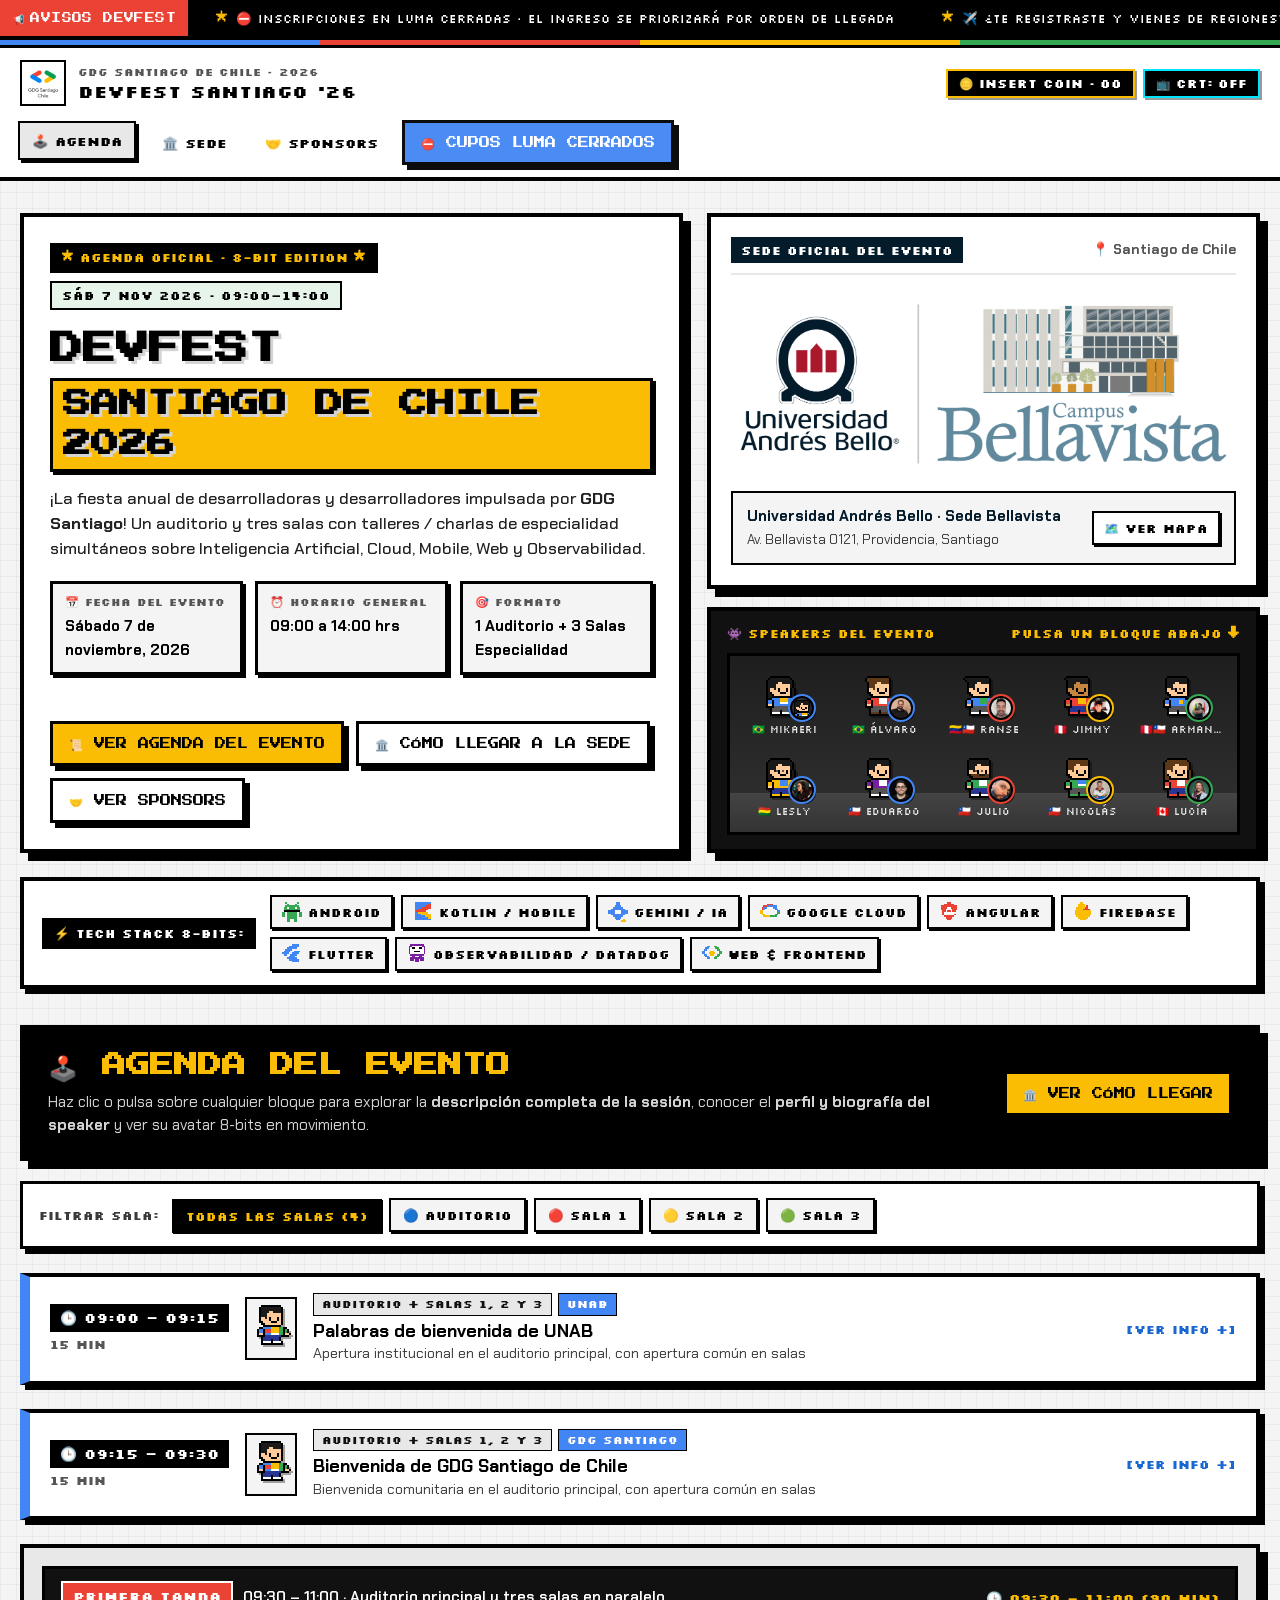
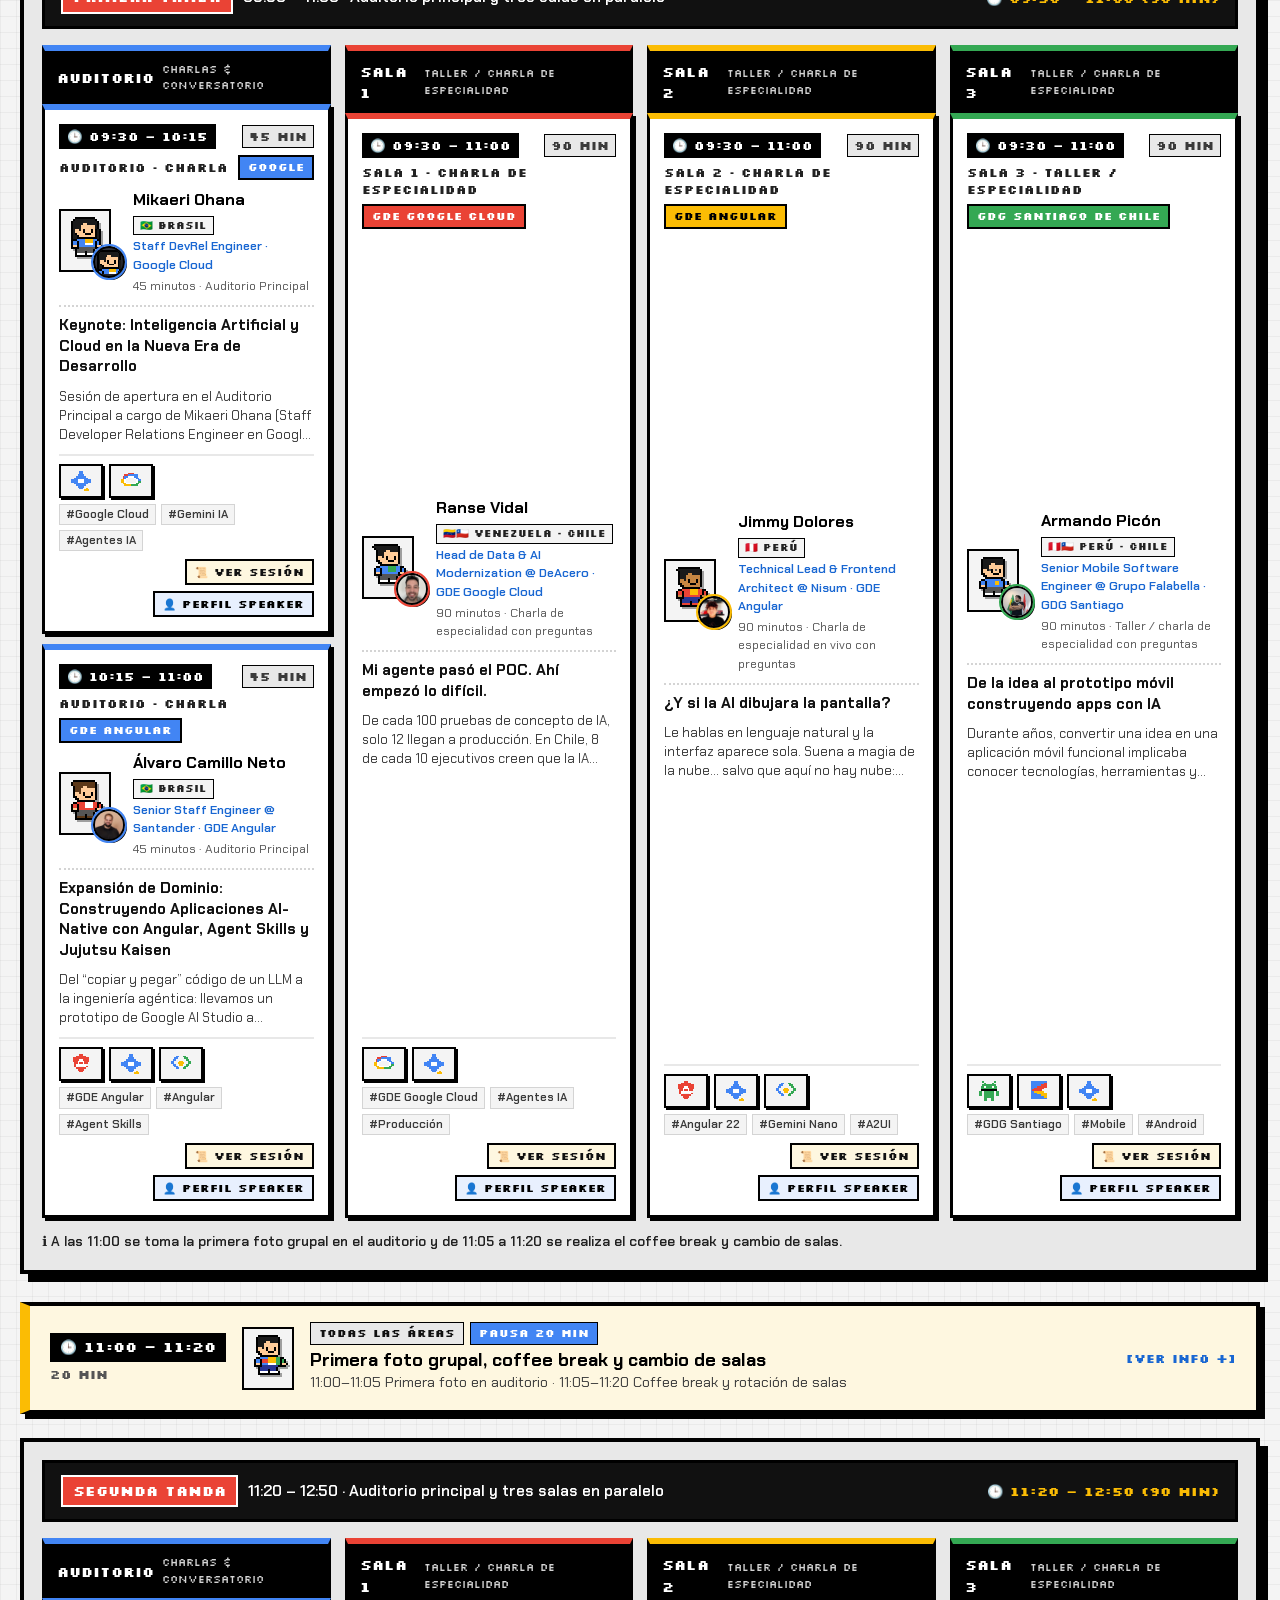
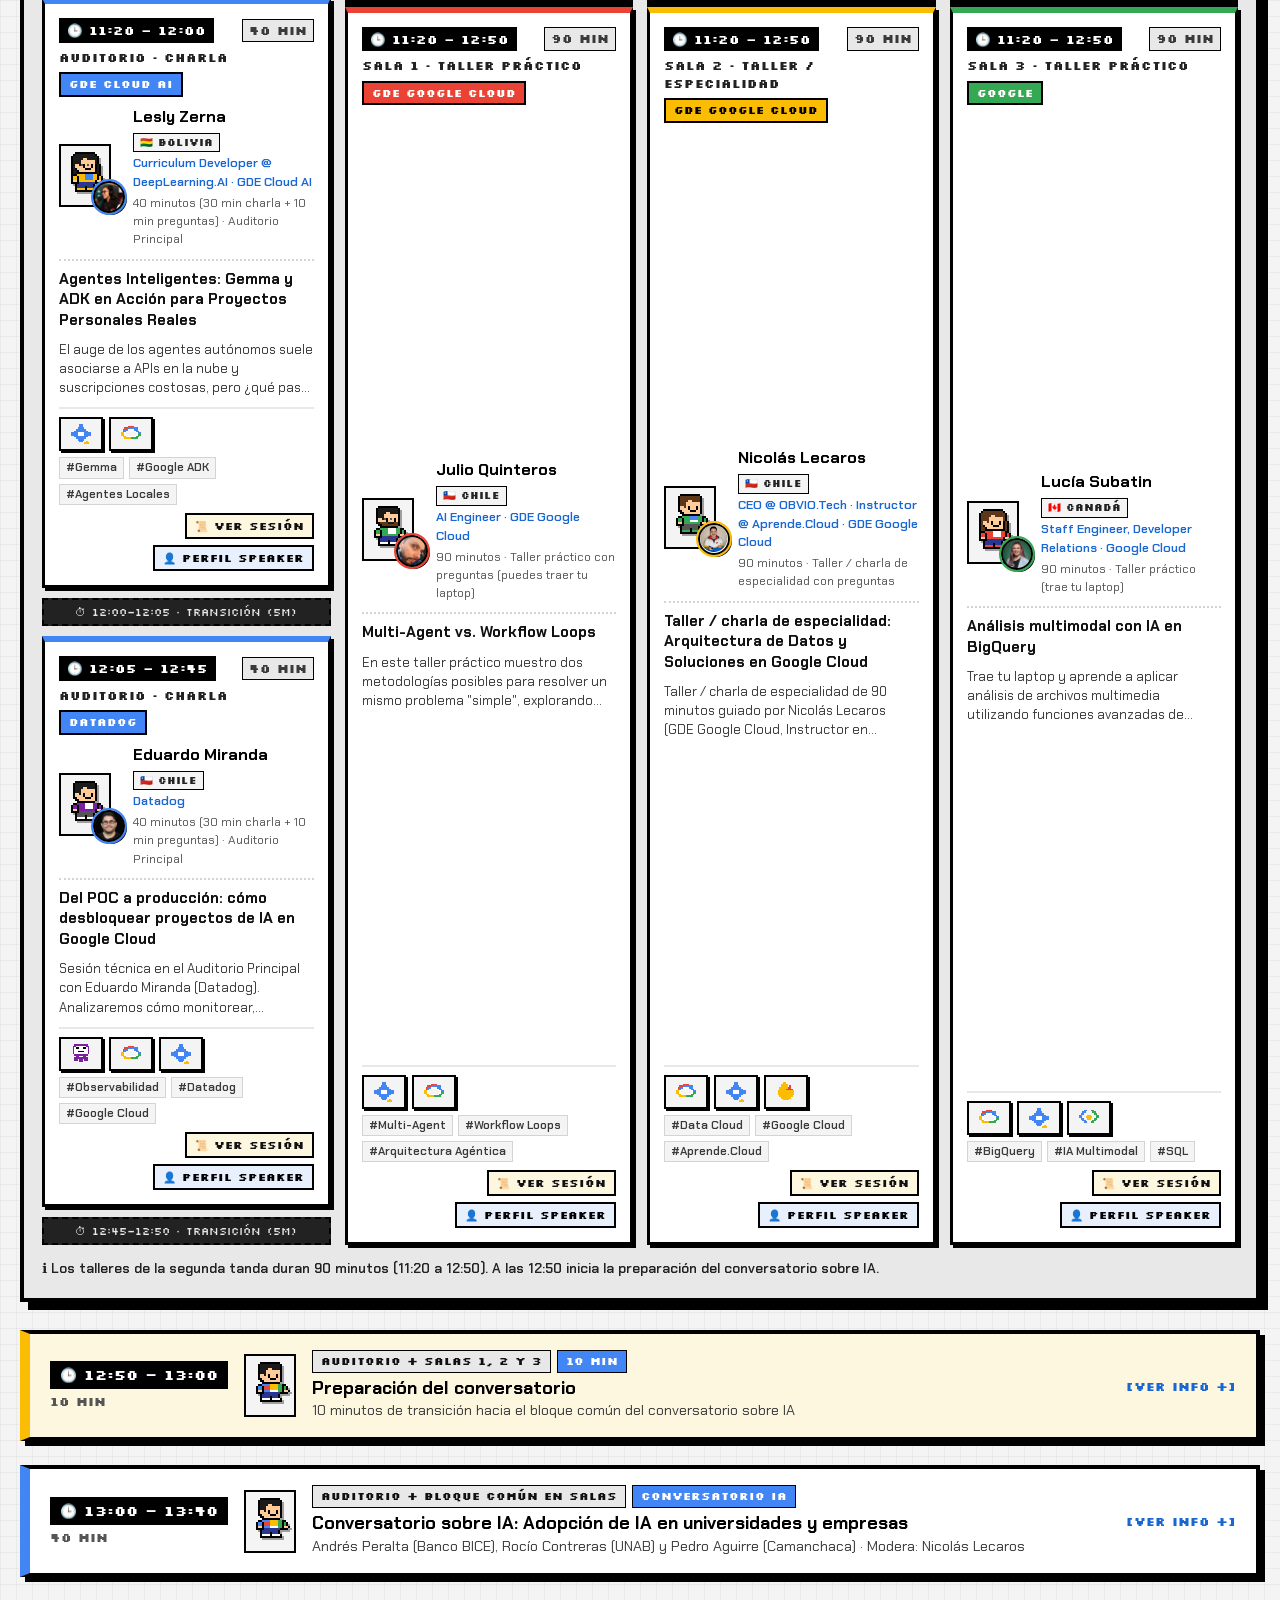
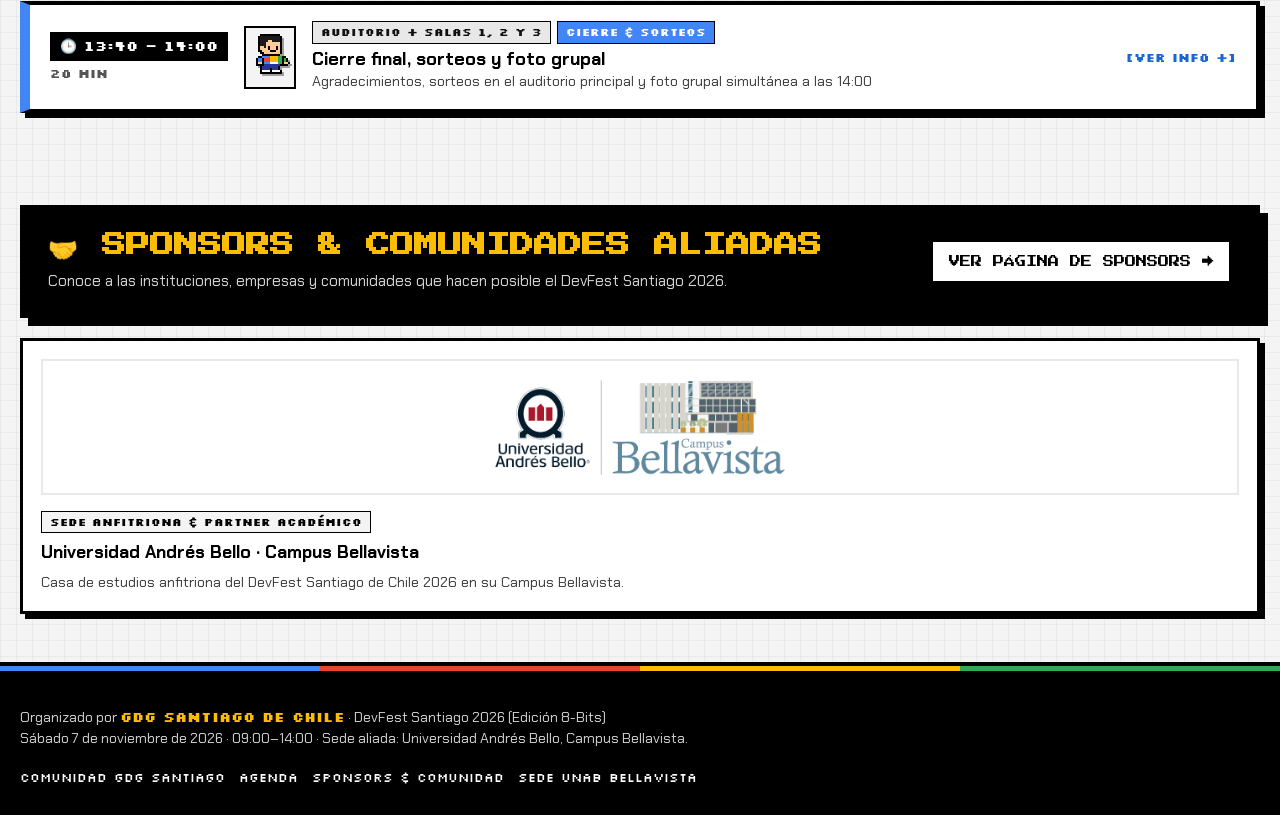
==== commit 7f7fcf6b: "feat: arcade controls, insert coin counter, crt filter, konami code and hero interactions with moder" ====
--- a/index.html
+++ b/index.html
@@ -42,6 +42,15 @@
           <span class="brand-main-name">DEVFEST SANTIAGO '26</span>
         </div>
       </a>
+
+      <div class="arcade-quick-bar">
+        <button type="button" class="arcade-pill-btn" id="btn-insert-coin" title="¡Haz clic para insertar una ficha arcade!">
+          🪙 INSERT COIN · <span id="coin-counter">00</span>
+        </button>
+        <button type="button" class="arcade-pill-btn crt-btn" id="btn-toggle-crt" title="Activar/desactivar filtro de pantalla CRT de los 90">
+          📺 CRT: <span id="crt-status">OFF</span>
+        </button>
+      </div>
 
       <nav class="main-nav" aria-label="Navegación principal">
         <a href="#agenda" class="nav-link-8bit active">🕹️ Agenda</a>
--- a/css/styles.css
+++ b/css/styles.css
@@ -226,10 +226,19 @@
 
 /* Barra de 4 colores GDG decorativa */
 .gdg-color-strip {
-  height: 6px;
+  height: 8px;
   display: grid;
   grid-template-columns: repeat(4, 1fr);
   border-bottom: 3px solid var(--bw-black);
+  position: relative;
+  cursor: pointer;
+}
+.gdg-color-strip span {
+  cursor: pointer;
+  transition: filter 0.12s steps(2);
+}
+.gdg-color-strip span:hover {
+  filter: brightness(1.3);
 }
 .gdg-color-strip span:nth-child(1) { background: var(--gdg-blue); }
 .gdg-color-strip span:nth-child(2) { background: var(--gdg-red); }
@@ -784,6 +793,8 @@
   color: var(--bw-black);
   transition: transform 0.12s steps(2), background-color 0.12s;
   max-width: 100%;
+  cursor: pointer;
+  position: relative;
 }
 
 .tech-badge-8bit:hover {
@@ -1278,6 +1289,27 @@
   border: 2px solid var(--bw-black);
   padding: 4px;
   flex-shrink: 0;
+  cursor: pointer;
+  position: relative;
+  transition: transform 0.12s steps(2);
+}
+
+.block-avatar-frame:hover {
+  transform: scale(1.08);
+}
+
+.plenary-avatar-col {
+  background-color: var(--bw-gray-100);
+  border: 2px solid var(--bw-black);
+  padding: 4px;
+  flex-shrink: 0;
+  cursor: pointer;
+  position: relative;
+  transition: transform 0.12s steps(2);
+}
+
+.plenary-avatar-col:hover {
+  transform: scale(1.08);
 }
 
 .block-avatar-combo .speaker-photo-circle {
@@ -2371,3 +2403,332 @@
     text-align: left;
   }
 }
+
+/* ==========================================================================
+   10. ESTILOS DE MISIONES SECRETAS & EASTER EGGS
+   ========================================================================== */
+.secret-pulse {
+  animation: secretPulseAnim 0.3s steps(2, end) !important;
+}
+
+@keyframes secretPulseAnim {
+  0% { transform: scale(1); filter: brightness(1); }
+  50% { transform: scale(1.08) translateY(-2px); filter: brightness(1.7) drop-shadow(0 0 8px var(--gdg-yellow)); }
+  100% { transform: scale(1); filter: brightness(1); }
+}
+
+.secret-modal-overlay {
+  background-color: rgba(0, 0, 0, 0.88);
+  z-index: 2000;
+}
+
+.secret-quest-window {
+  border: 4px solid var(--bw-black);
+  box-shadow: 10px 10px 0px var(--bw-black);
+  max-width: 640px;
+}
+
+.quest-modal-body {
+  display: flex;
+  flex-direction: column;
+  align-items: center;
+  text-align: center;
+  gap: 14px;
+  padding: 6px 4px;
+}
+
+.quest-icon-banner {
+  font-size: 2.2rem;
+  letter-spacing: 6px;
+  animation: starBlink 1.2s steps(2) infinite;
+}
+
+.quest-badge-tag {
+  font-family: var(--font-arcade);
+  font-weight: 700;
+  font-size: 0.78rem;
+  background-color: var(--gdg-yellow);
+  color: var(--bw-black);
+  border: 2px solid var(--bw-black);
+  padding: 4px 12px;
+  box-shadow: 2px 2px 0 var(--bw-black);
+}
+
+.quest-title {
+  font-family: var(--font-pixel);
+  font-size: clamp(1rem, 3vw, 1.4rem);
+  color: var(--bw-black);
+  line-height: 1.35;
+  text-shadow: 2px 2px 0 var(--bw-gray-300);
+}
+
+.quest-lead {
+  font-size: 0.98rem;
+  color: var(--bw-gray-800);
+  font-weight: 600;
+  margin-bottom: 14px;
+}
+
+.quest-mission-card {
+  background-color: var(--bw-gray-100);
+  border: 3px solid var(--bw-black);
+  box-shadow: var(--pixel-shadow-sm);
+  padding: 18px 16px;
+  display: flex;
+  flex-direction: column;
+  align-items: center;
+  gap: 10px;
+  margin-bottom: 14px;
+  width: 100%;
+}
+
+.quest-mission-label {
+  font-family: var(--font-arcade);
+  font-size: 0.72rem;
+  font-weight: 700;
+  background-color: var(--bw-black);
+  color: var(--gdg-yellow);
+  padding: 3px 10px;
+}
+
+.quest-code-pill {
+  font-family: var(--font-pixel);
+  font-size: clamp(1rem, 3.5vw, 1.35rem);
+  color: var(--bw-black);
+  background-color: var(--bw-white);
+  border: 3px dashed var(--bw-black);
+  padding: 8px 18px;
+  margin: 4px 0;
+  letter-spacing: 2px;
+  user-select: all;
+}
+
+.quest-action-goal {
+  font-size: 0.98rem;
+  color: var(--bw-gray-900);
+}
+
+.quest-alert-box {
+  background-color: var(--gdg-yellow-soft);
+  border: 2px solid var(--bw-black);
+  padding: 12px 14px;
+  display: flex;
+  flex-direction: column;
+  gap: 6px;
+  width: 100%;
+}
+
+.quest-warning-text {
+  font-size: 0.92rem;
+  color: var(--gdg-red-dark);
+  font-weight: 700;
+}
+
+.quest-hint-text {
+  font-size: 0.85rem;
+  color: var(--bw-gray-700);
+  font-style: italic;
+}
+
+/* ============================================================================
+ * INTERACCIONES LÚDICAS ARCADE & RETRO
+ * ============================================================================ */
+
+/* Barra de controles rápidos Arcade en Header */
+.arcade-quick-bar {
+  display: flex;
+  align-items: center;
+  gap: 8px;
+  position: relative;
+}
+
+@media (max-width: 768px) {
+  .arcade-quick-bar {
+    justify-content: center;
+    width: 100%;
+  }
+}
+
+.arcade-pill-btn {
+  background-color: var(--bw-black);
+  color: var(--bw-white);
+  border: 2px solid var(--gdg-yellow);
+  box-shadow: 2px 2px 0px rgba(0, 0, 0, 0.4);
+  font-family: var(--font-arcade);
+  font-size: 0.72rem;
+  font-weight: 700;
+  padding: 5px 11px;
+  cursor: pointer;
+  display: inline-flex;
+  align-items: center;
+  gap: 5px;
+  position: relative;
+  transition: transform 0.1s steps(2), background-color 0.12s, border-color 0.12s;
+  white-space: nowrap;
+}
+
+.arcade-pill-btn:hover {
+  transform: translate(-1px, -1px);
+  background-color: #262626;
+  border-color: var(--gdg-yellow);
+}
+
+.arcade-pill-btn:active {
+  transform: translate(1px, 1px);
+}
+
+.arcade-pill-btn.crt-btn {
+  border-color: #00e5ff;
+}
+
+.arcade-pill-btn.crt-btn.is-active {
+  background-color: #00363a;
+  border-color: #00e5ff;
+  color: #00e5ff;
+}
+
+.coin-float-badge {
+  position: absolute;
+  top: -12px;
+  right: 4px;
+  font-family: var(--font-pixel);
+  font-size: 0.76rem;
+  color: var(--gdg-yellow);
+  text-shadow: 2px 2px 0 #000;
+  pointer-events: none;
+  animation: coinFloatUp 0.75s ease-out forwards;
+  z-index: 1000;
+}
+
+@keyframes coinFloatUp {
+  0% {
+    opacity: 1;
+    transform: translateY(0) scale(1);
+  }
+  100% {
+    opacity: 0;
+    transform: translateY(-26px) scale(1.15);
+  }
+}
+
+/* Filtro de pantalla CRT retro de los 90 (Scanlines + Viñeta) */
+body.crt-active::before {
+  content: " ";
+  display: block;
+  position: fixed;
+  top: 0;
+  left: 0;
+  bottom: 0;
+  right: 0;
+  background: linear-gradient(rgba(18, 16, 16, 0) 50%, rgba(0, 0, 0, 0.26) 50%),
+              linear-gradient(90deg, rgba(255, 0, 0, 0.03), rgba(0, 255, 0, 0.01), rgba(0, 0, 255, 0.03));
+  z-index: 99998;
+  background-size: 100% 3px, 6px 100%;
+  pointer-events: none;
+}
+
+body.crt-active::after {
+  content: " ";
+  display: block;
+  position: fixed;
+  top: 0;
+  left: 0;
+  bottom: 0;
+  right: 0;
+  background: radial-gradient(circle at center, transparent 65%, rgba(0, 0, 0, 0.42) 100%);
+  z-index: 99999;
+  pointer-events: none;
+}
+
+/* Confeti de píxeles 8-bits para Konami Code */
+.pixel-confetti-particle {
+  position: fixed;
+  width: 8px;
+  height: 8px;
+  pointer-events: none;
+  z-index: 10000;
+  animation: pixelFall 2.8s linear forwards;
+}
+
+@keyframes pixelFall {
+  0% {
+    opacity: 1;
+    transform: translateY(-20px) rotate(0deg);
+  }
+  85% {
+    opacity: 1;
+  }
+  100% {
+    opacity: 0;
+    transform: translateY(105vh) rotate(360deg);
+  }
+}
+.speaker-speech-bubble {
+  position: absolute;
+  bottom: calc(100% + 10px);
+  left: 0;
+  z-index: 999;
+  background-color: var(--bw-white);
+  color: var(--bw-black);
+  border: 3px solid var(--bw-black);
+  box-shadow: 4px 4px 0px rgba(0, 0, 0, 0.9);
+  padding: 8px 12px;
+  min-width: 170px;
+  max-width: min(280px, 86vw);
+  font-family: var(--font-arcade);
+  font-size: 0.74rem;
+  font-weight: 700;
+  line-height: 1.35;
+  pointer-events: none;
+  word-break: break-word;
+  animation: bubblePopIn 0.2s cubic-bezier(0.175, 0.885, 0.32, 1.275) forwards;
+}
+
+.gdg-color-strip > .speaker-speech-bubble {
+  left: 16px;
+  max-width: min(320px, 90vw);
+}
+
+.speaker-speech-bubble::after {
+  content: "";
+  position: absolute;
+  bottom: -7px;
+  left: 18px;
+  width: 10px;
+  height: 10px;
+  background-color: var(--bw-white);
+  border-right: 3px solid var(--bw-black);
+  border-bottom: 3px solid var(--bw-black);
+  transform: rotate(45deg);
+}
+
+.speaker-speech-bubble.bubble-position-below {
+  bottom: auto;
+  top: calc(100% + 10px);
+}
+
+.speaker-speech-bubble.bubble-position-below::after {
+  bottom: auto;
+  top: -7px;
+  border-right: none;
+  border-bottom: none;
+  border-left: 3px solid var(--bw-black);
+  border-top: 3px solid var(--bw-black);
+}
+
+.speaker-speech-bubble.bubble-fade-out {
+  opacity: 0;
+  transform: translateY(-4px) scale(0.96);
+  transition: opacity 0.22s ease-out, transform 0.22s ease-out;
+}
+
+@keyframes bubblePopIn {
+  0% {
+    opacity: 0;
+    transform: translateY(6px) scale(0.92);
+  }
+  100% {
+    opacity: 1;
+    transform: translateY(0) scale(1);
+  }
+}
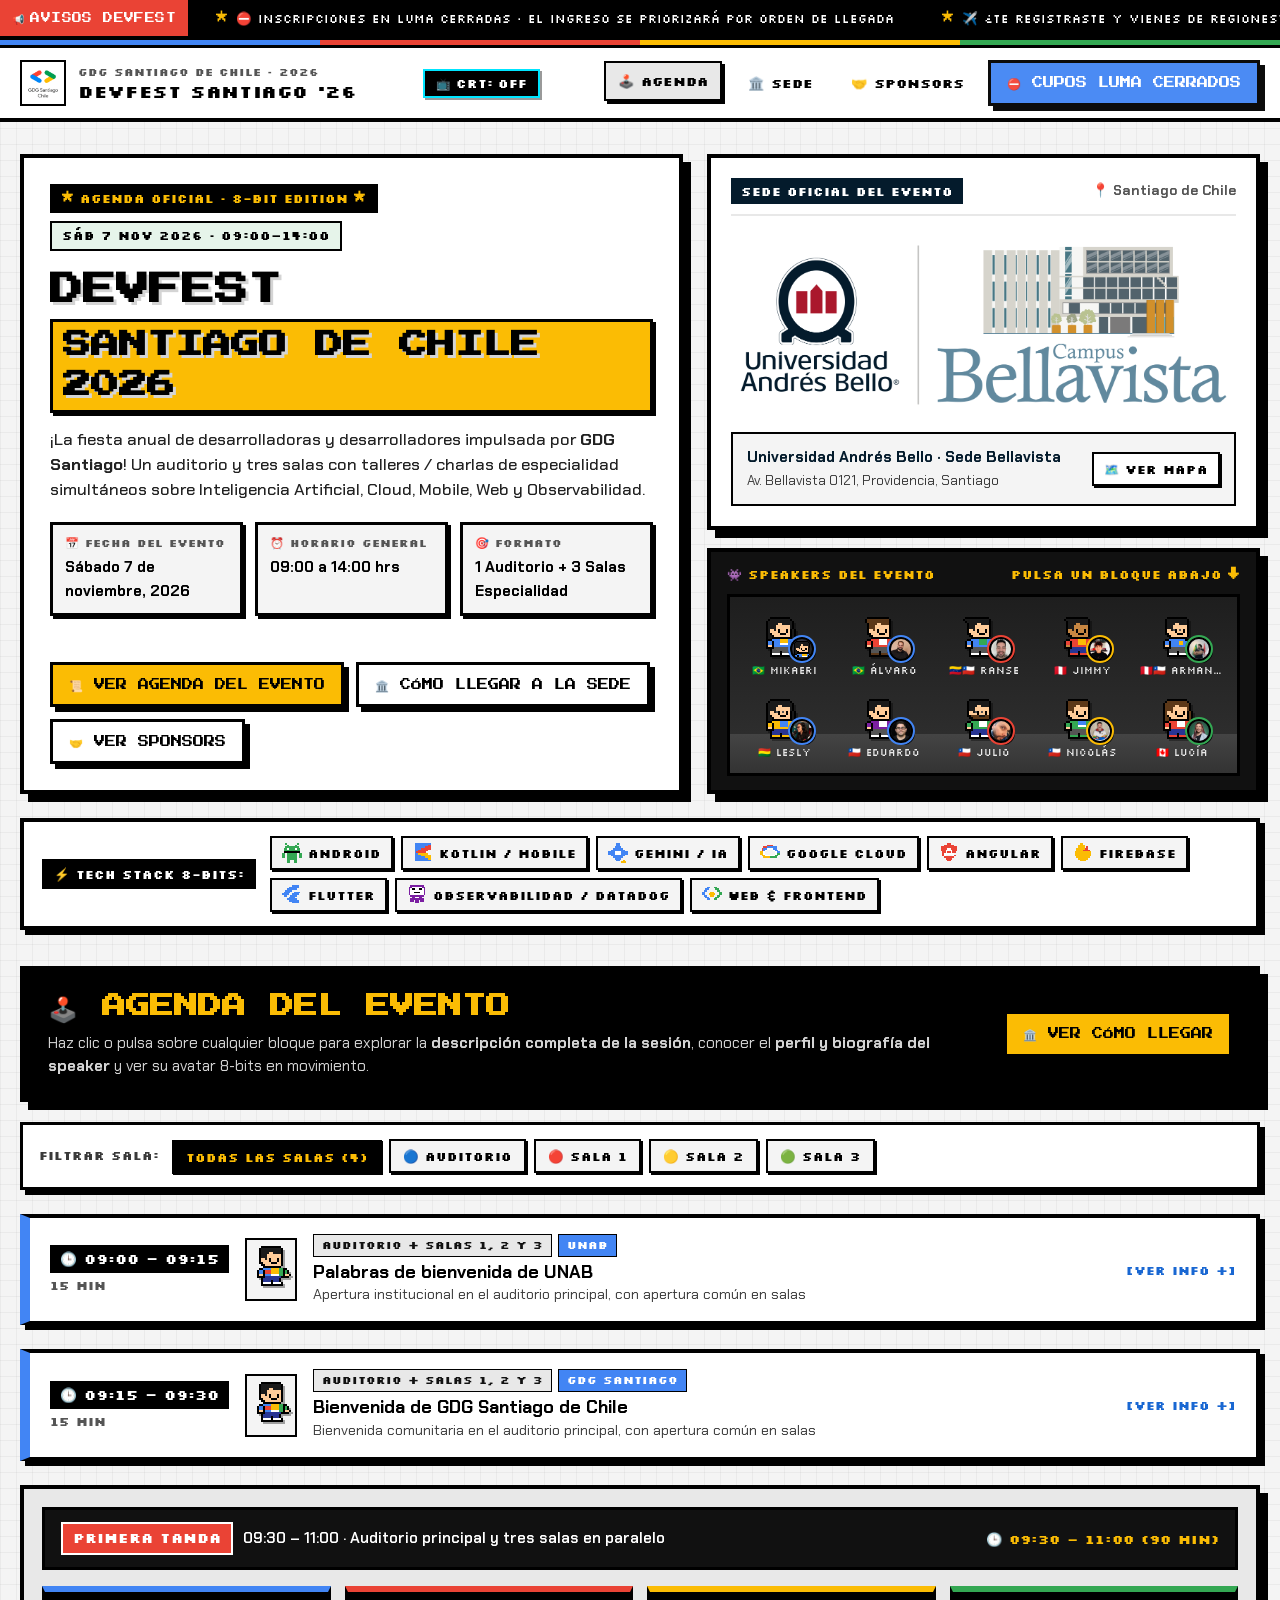
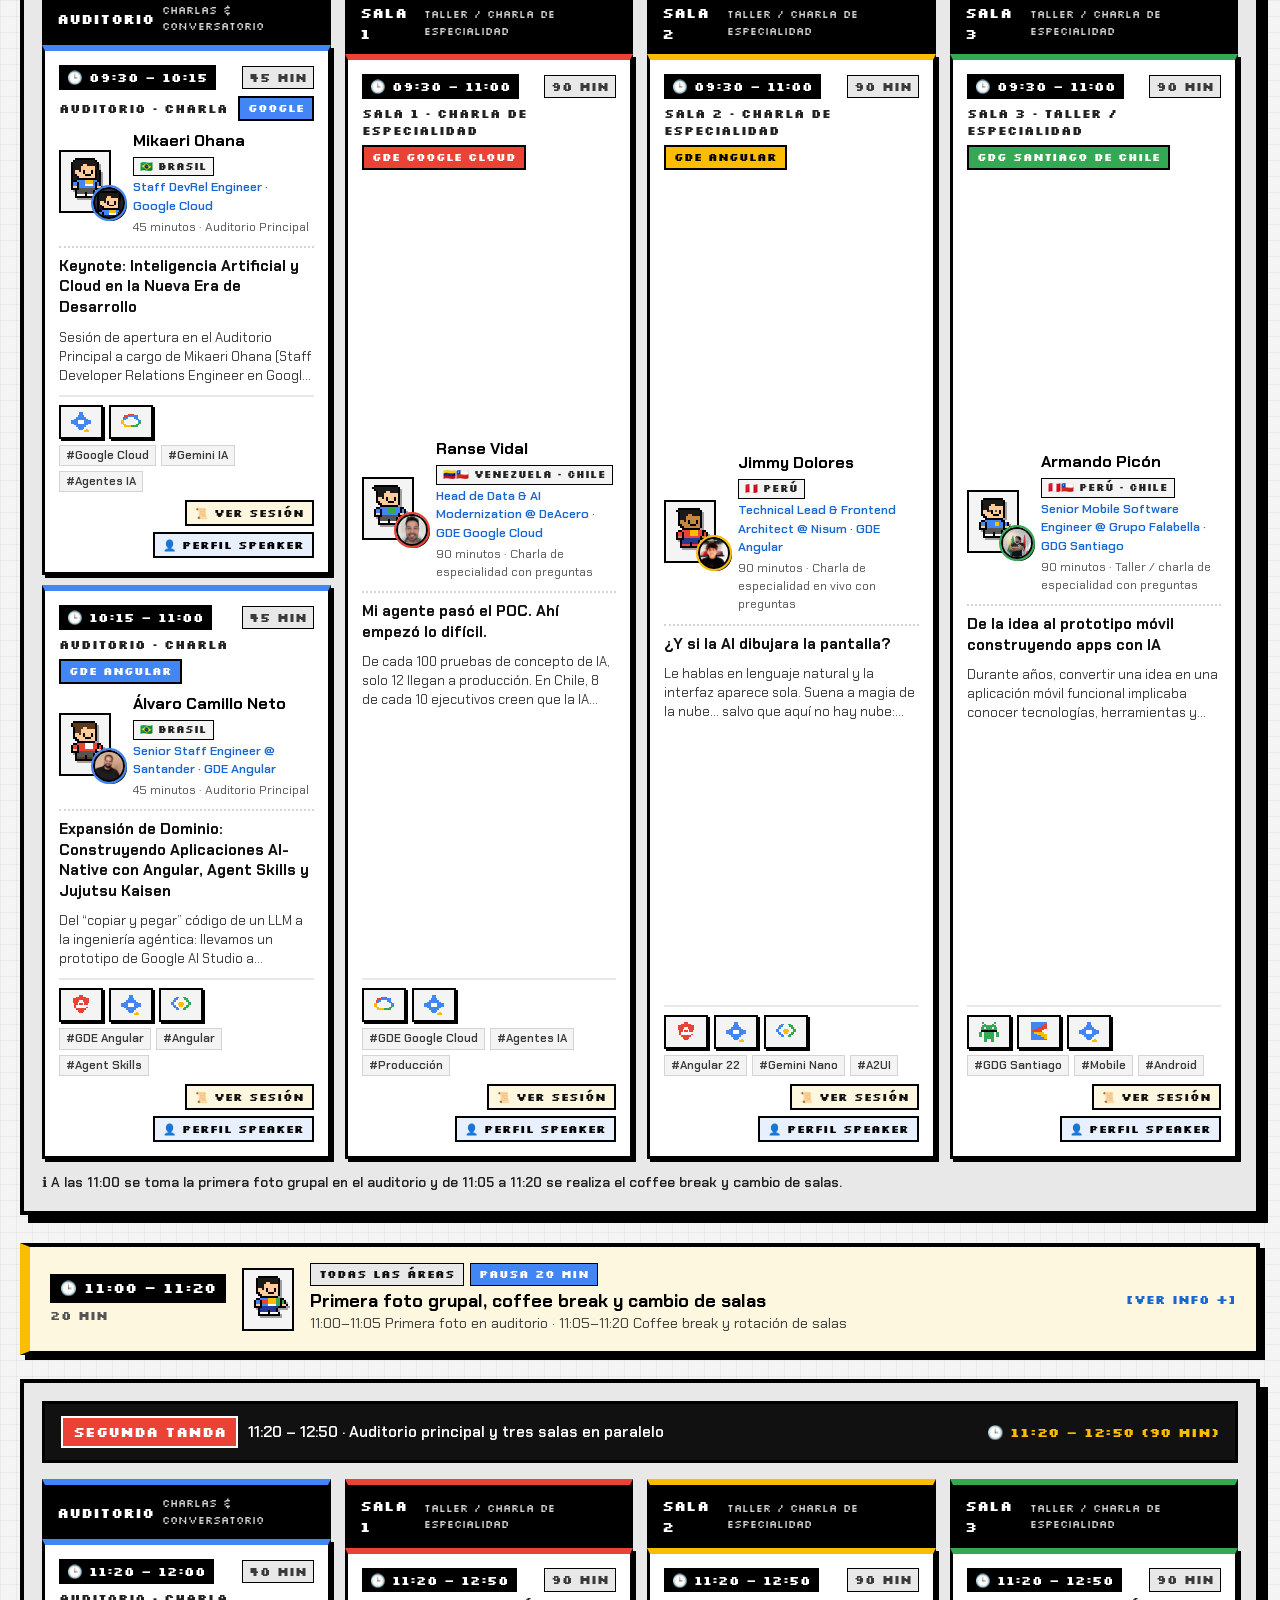
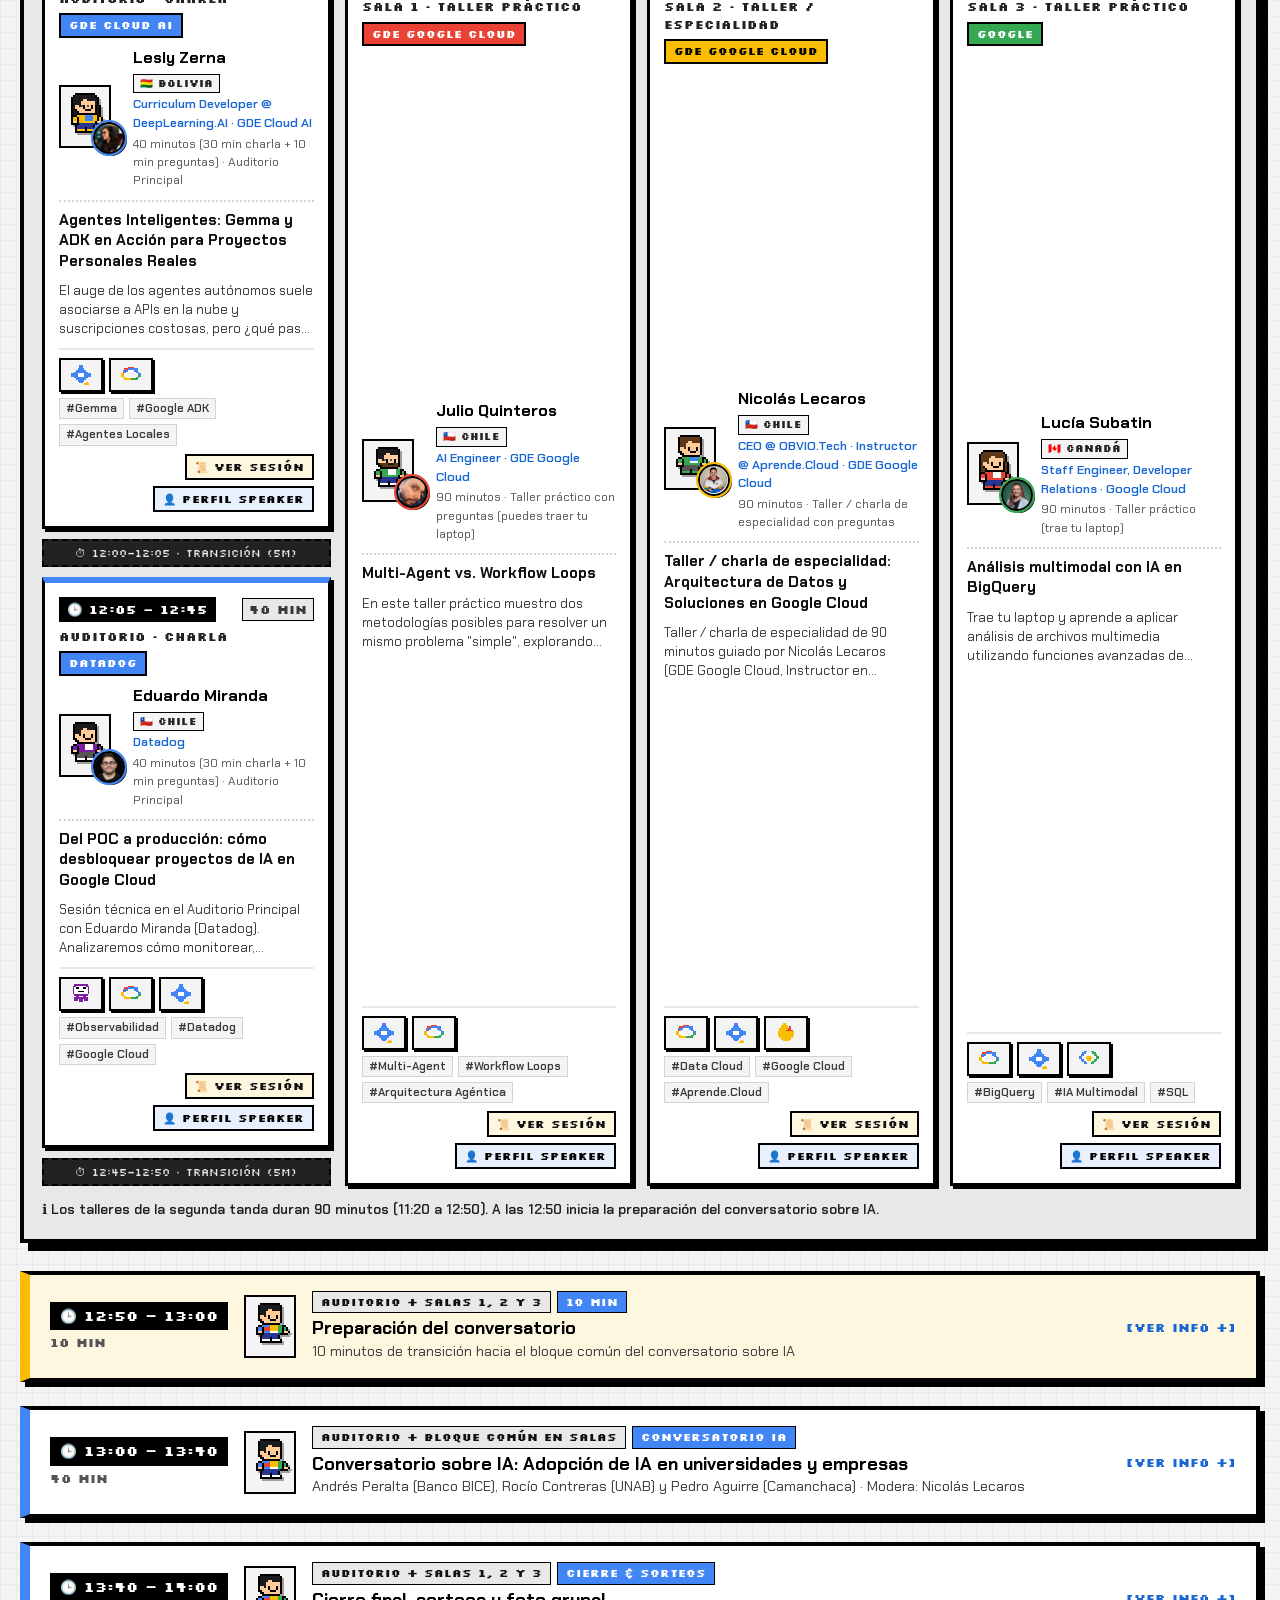
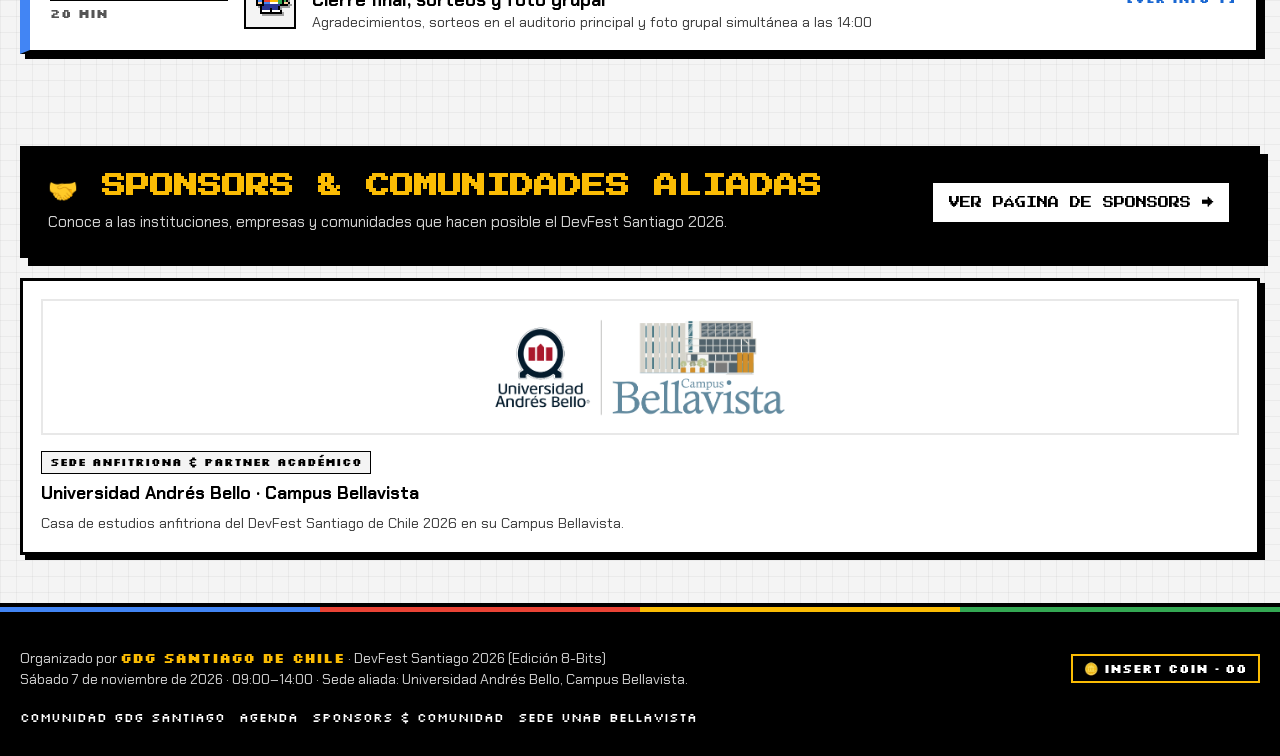
==== commit d14ab444: "refactor: relocate insert coin arcade counter to footer" ====
--- a/index.html
+++ b/index.html
@@ -44,9 +44,6 @@
       </a>
 
       <div class="arcade-quick-bar">
-        <button type="button" class="arcade-pill-btn" id="btn-insert-coin" title="¡Haz clic para insertar una ficha arcade!">
-          🪙 INSERT COIN · <span id="coin-counter">00</span>
-        </button>
         <button type="button" class="arcade-pill-btn crt-btn" id="btn-toggle-crt" title="Activar/desactivar filtro de pantalla CRT de los 90">
           📺 CRT: <span id="crt-status">OFF</span>
         </button>
@@ -243,6 +240,11 @@
           <p>Organizado por <a href="https://gdg.community.dev/gdg-santiago-de-chile/" target="_blank" rel="noopener noreferrer"><strong>GDG SANTIAGO DE CHILE</strong></a> · DevFest Santiago 2026 (Edición 8-Bits)</p>
           <p>Sábado 7 de noviembre de 2026 · 09:00–14:00 · Sede aliada: Universidad Andrés Bello, Campus Bellavista.</p>
         </div>
+        <div class="footer-arcade-bar">
+          <button type="button" class="arcade-pill-btn" id="btn-insert-coin" title="¡Haz clic para insertar una ficha arcade!">
+            🪙 INSERT COIN · <span id="coin-counter">00</span>
+          </button>
+        </div>
         <div class="footer-links">
           <a href="https://gdg.community.dev/gdg-santiago-de-chile/" target="_blank" rel="noopener noreferrer">Comunidad GDG Santiago</a>
           <a href="#agenda">Agenda</a>
--- a/css/styles.css
+++ b/css/styles.css
@@ -2001,6 +2001,20 @@
   gap: 18px;
 }
 
+.footer-arcade-bar {
+  display: flex;
+  align-items: center;
+  position: relative;
+}
+
+@media (max-width: 768px) {
+  .footer-arcade-bar {
+    width: 100%;
+    justify-content: center;
+    margin: 8px 0;
+  }
+}
+
 .footer-copy {
   font-size: 0.88rem;
   color: var(--bw-gray-300);
